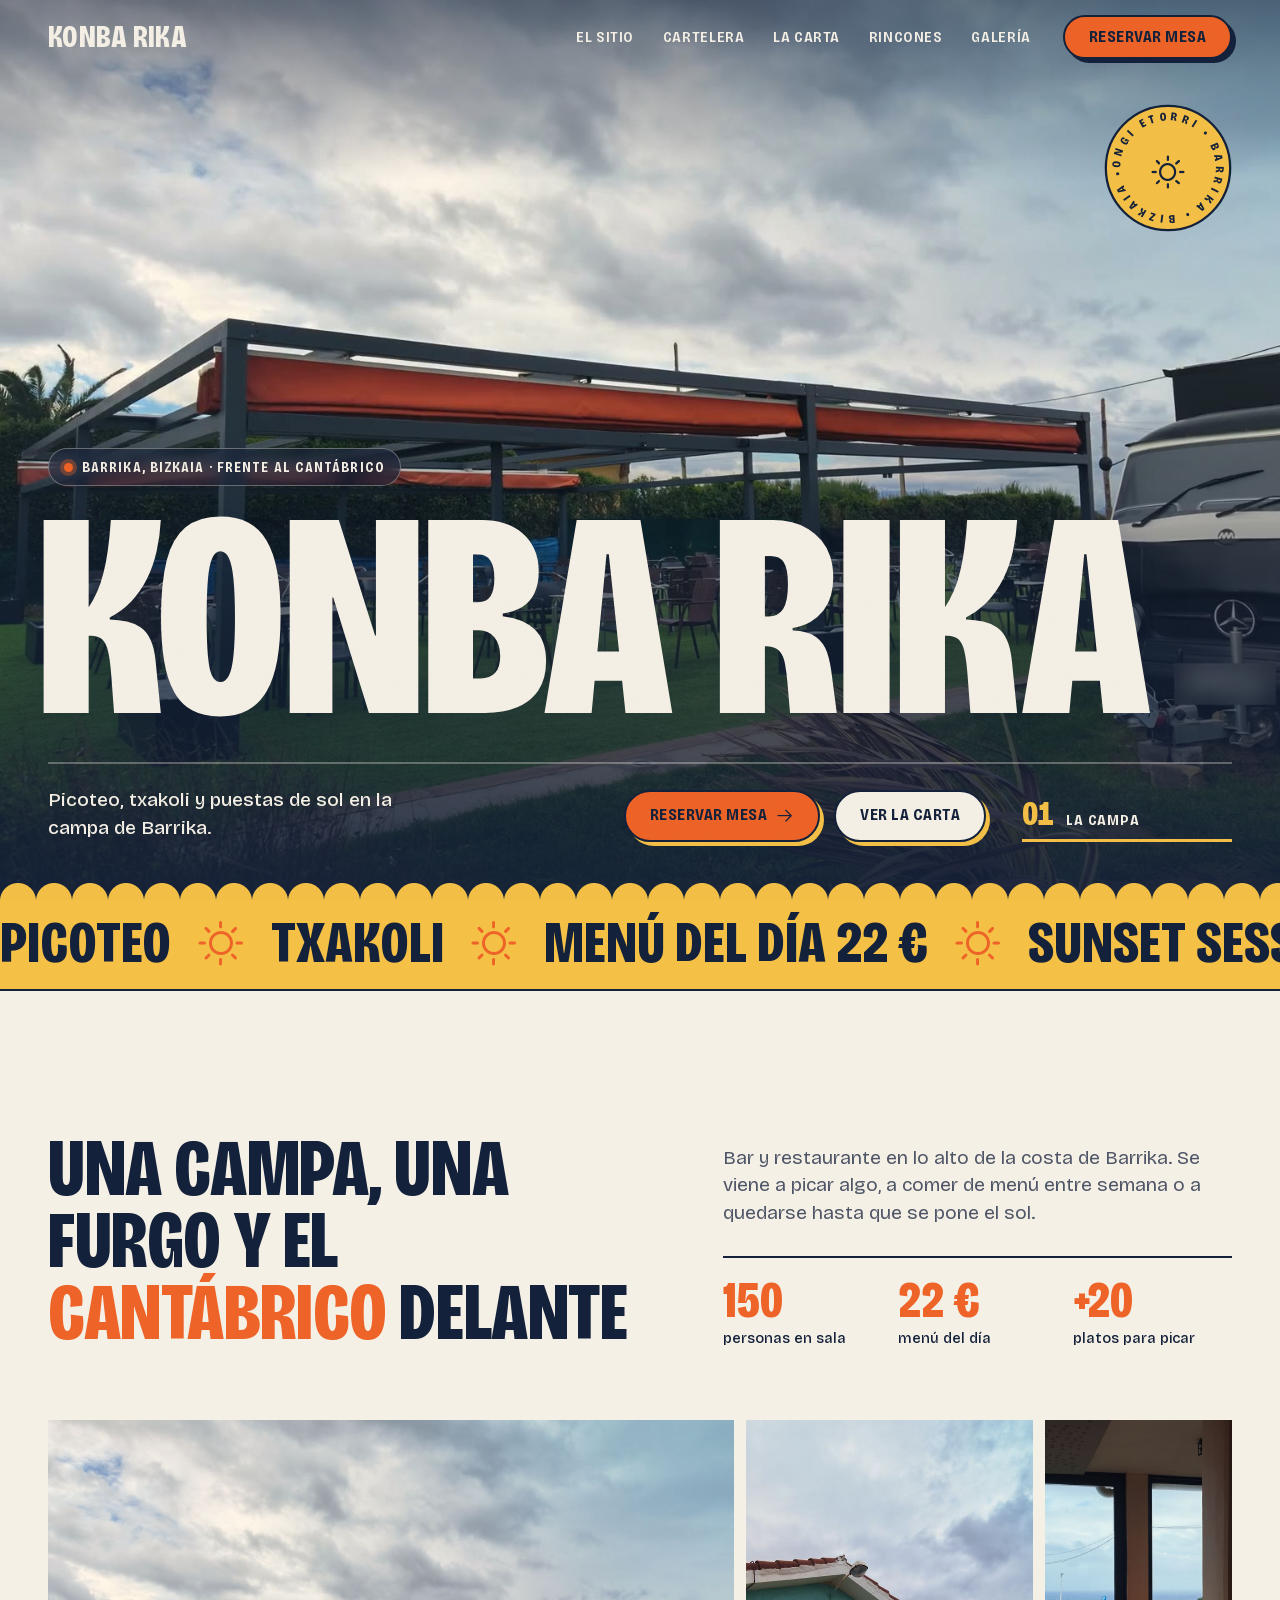
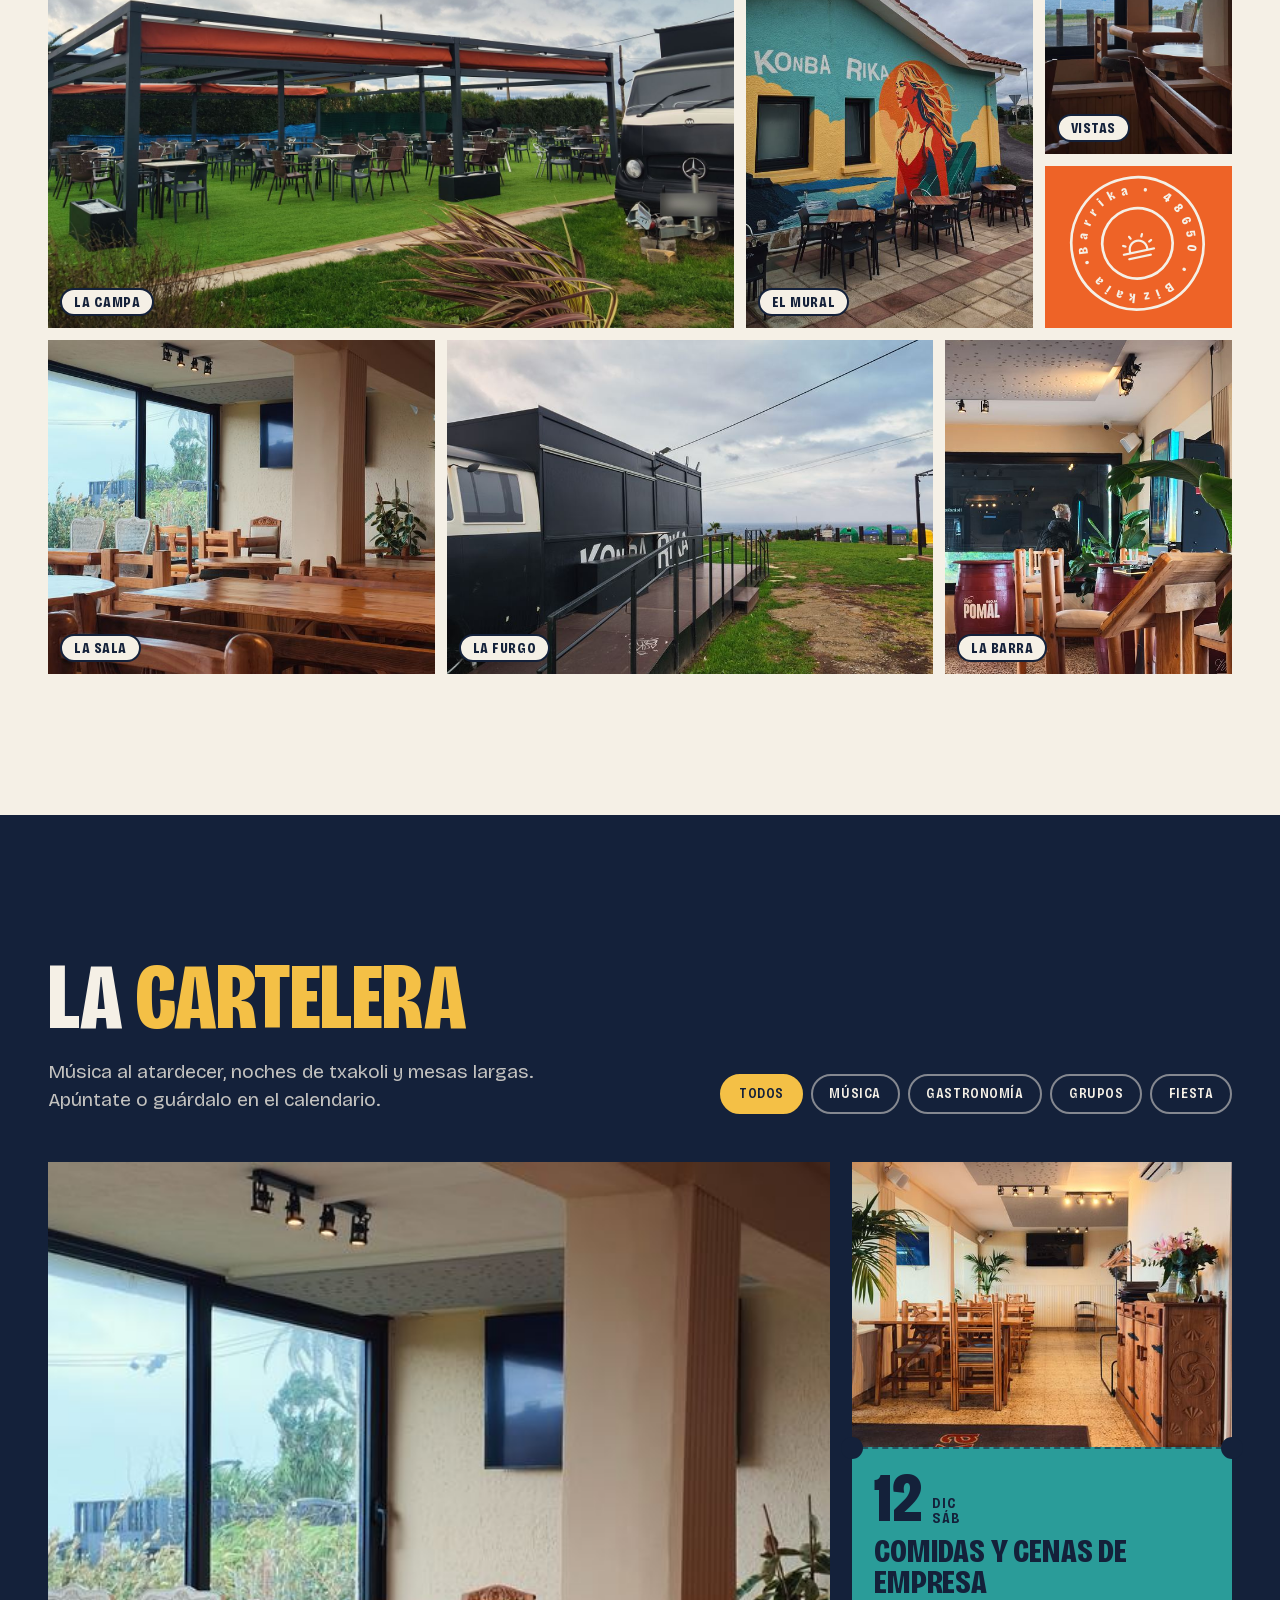
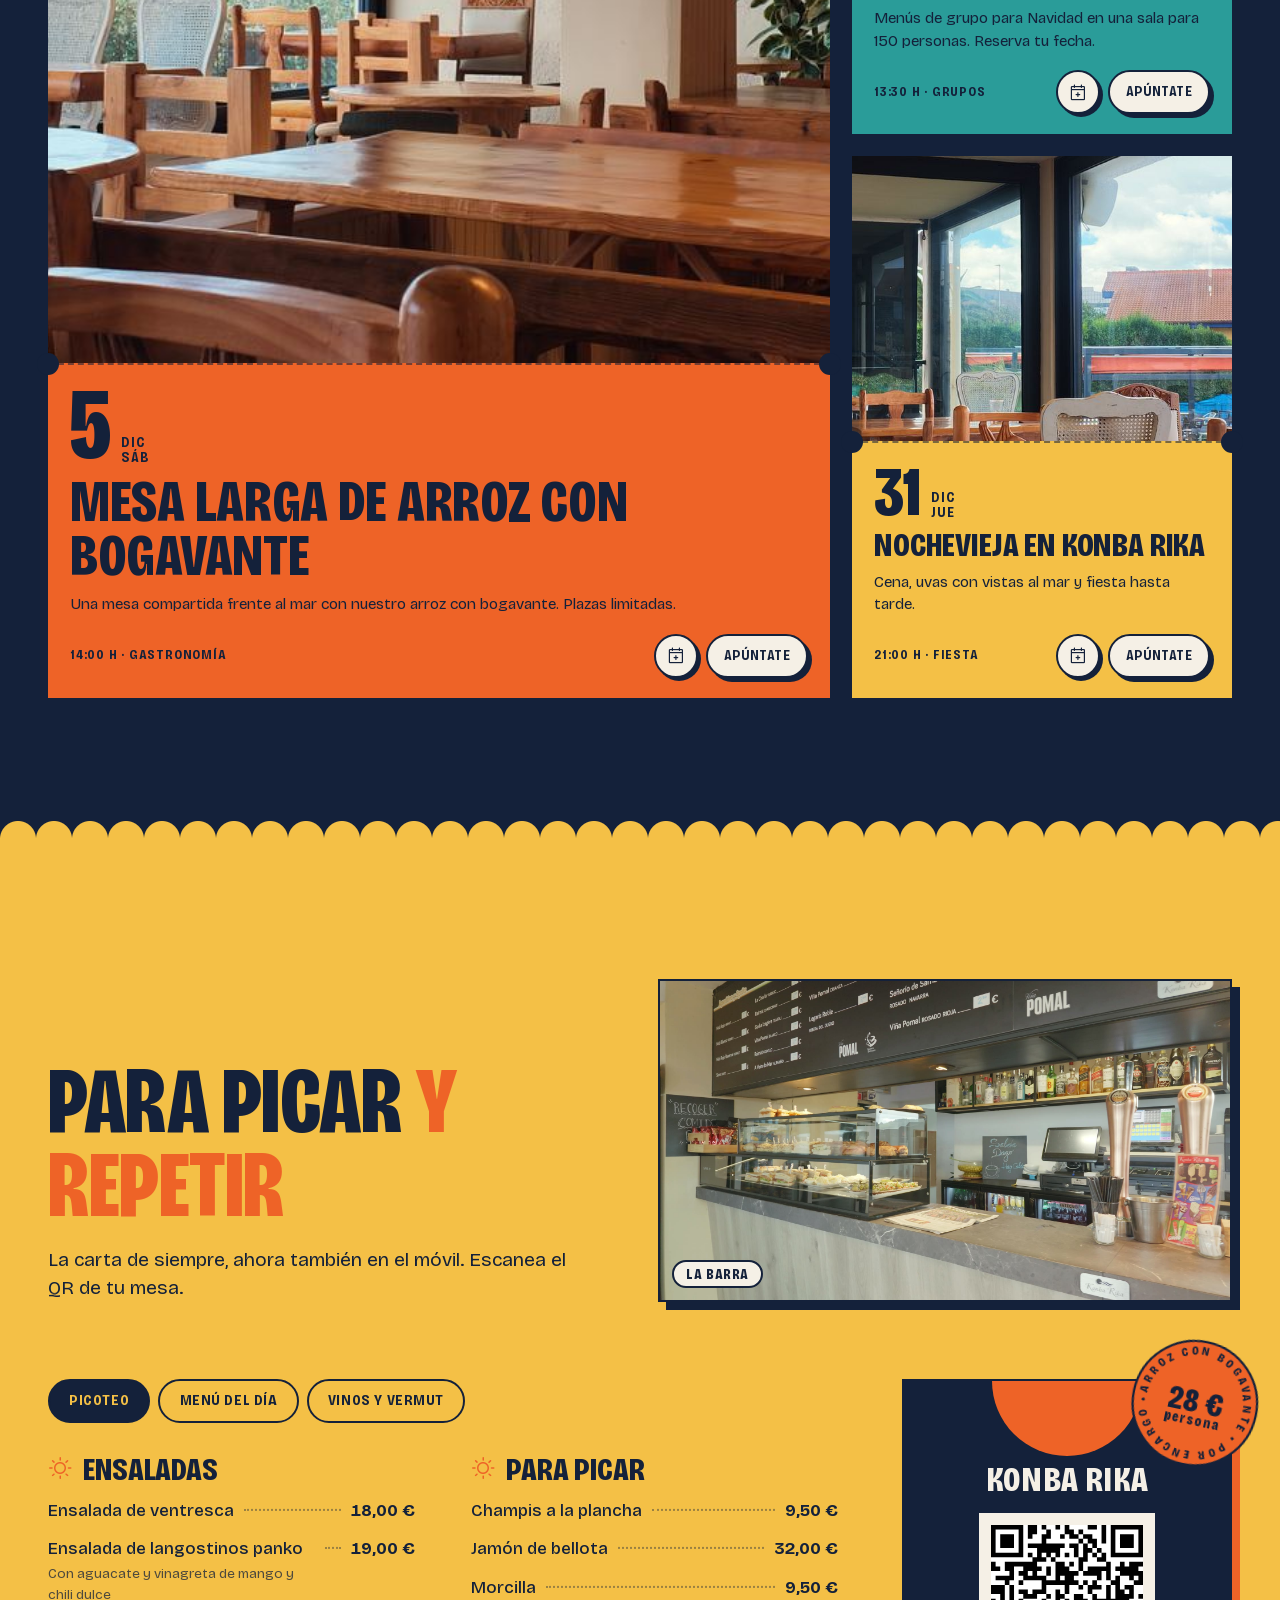
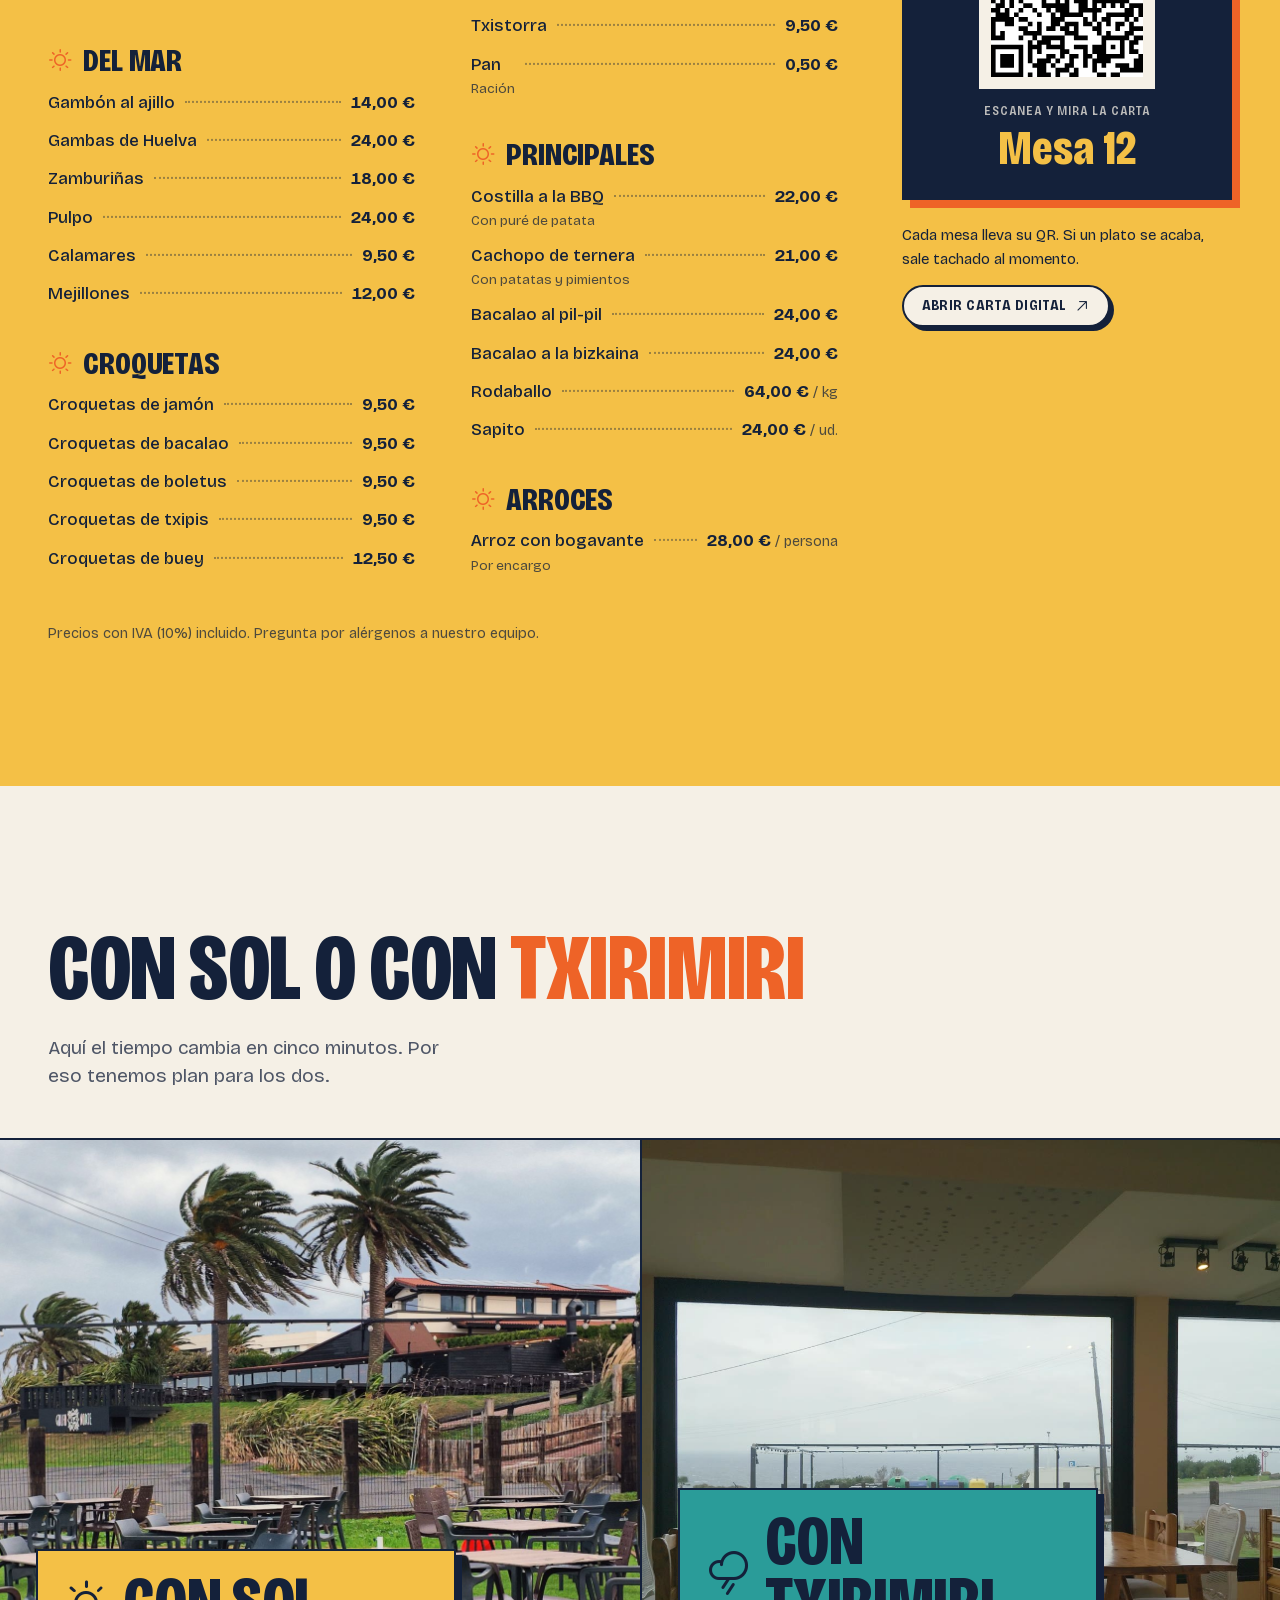
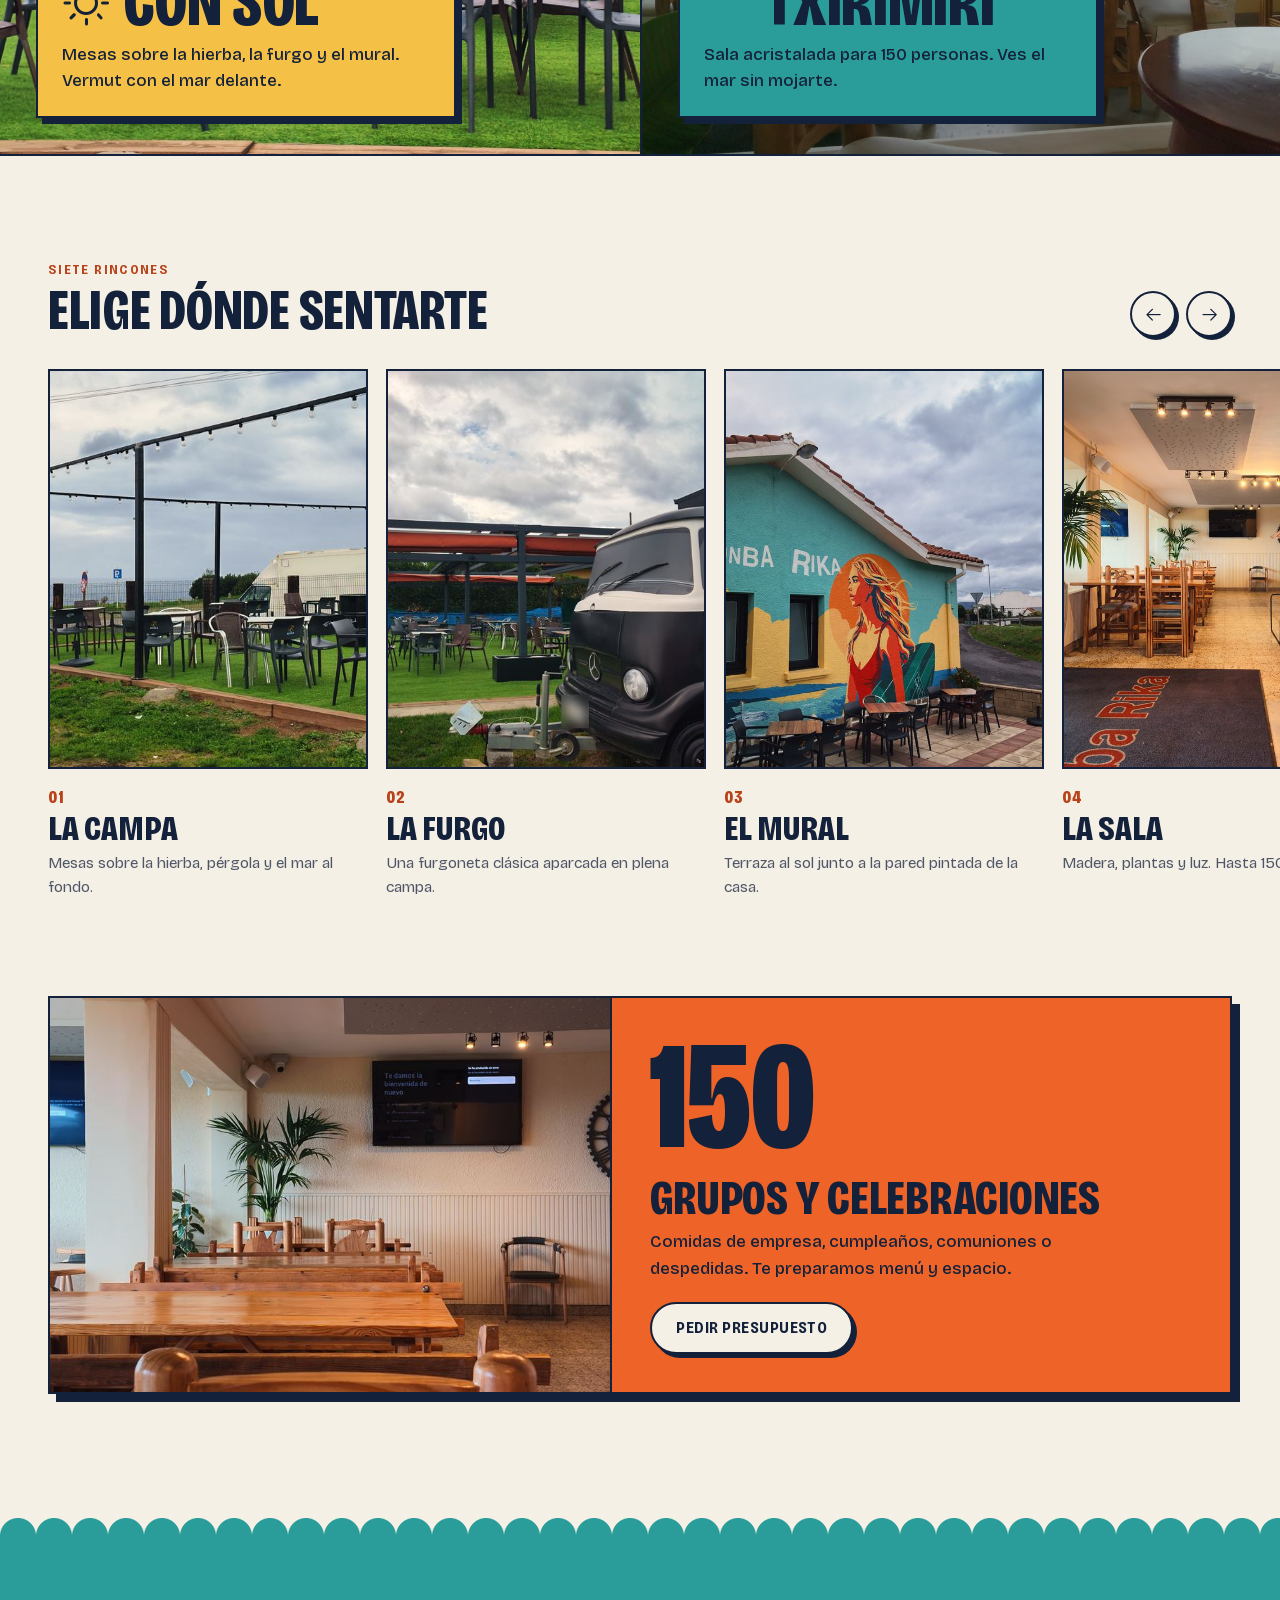
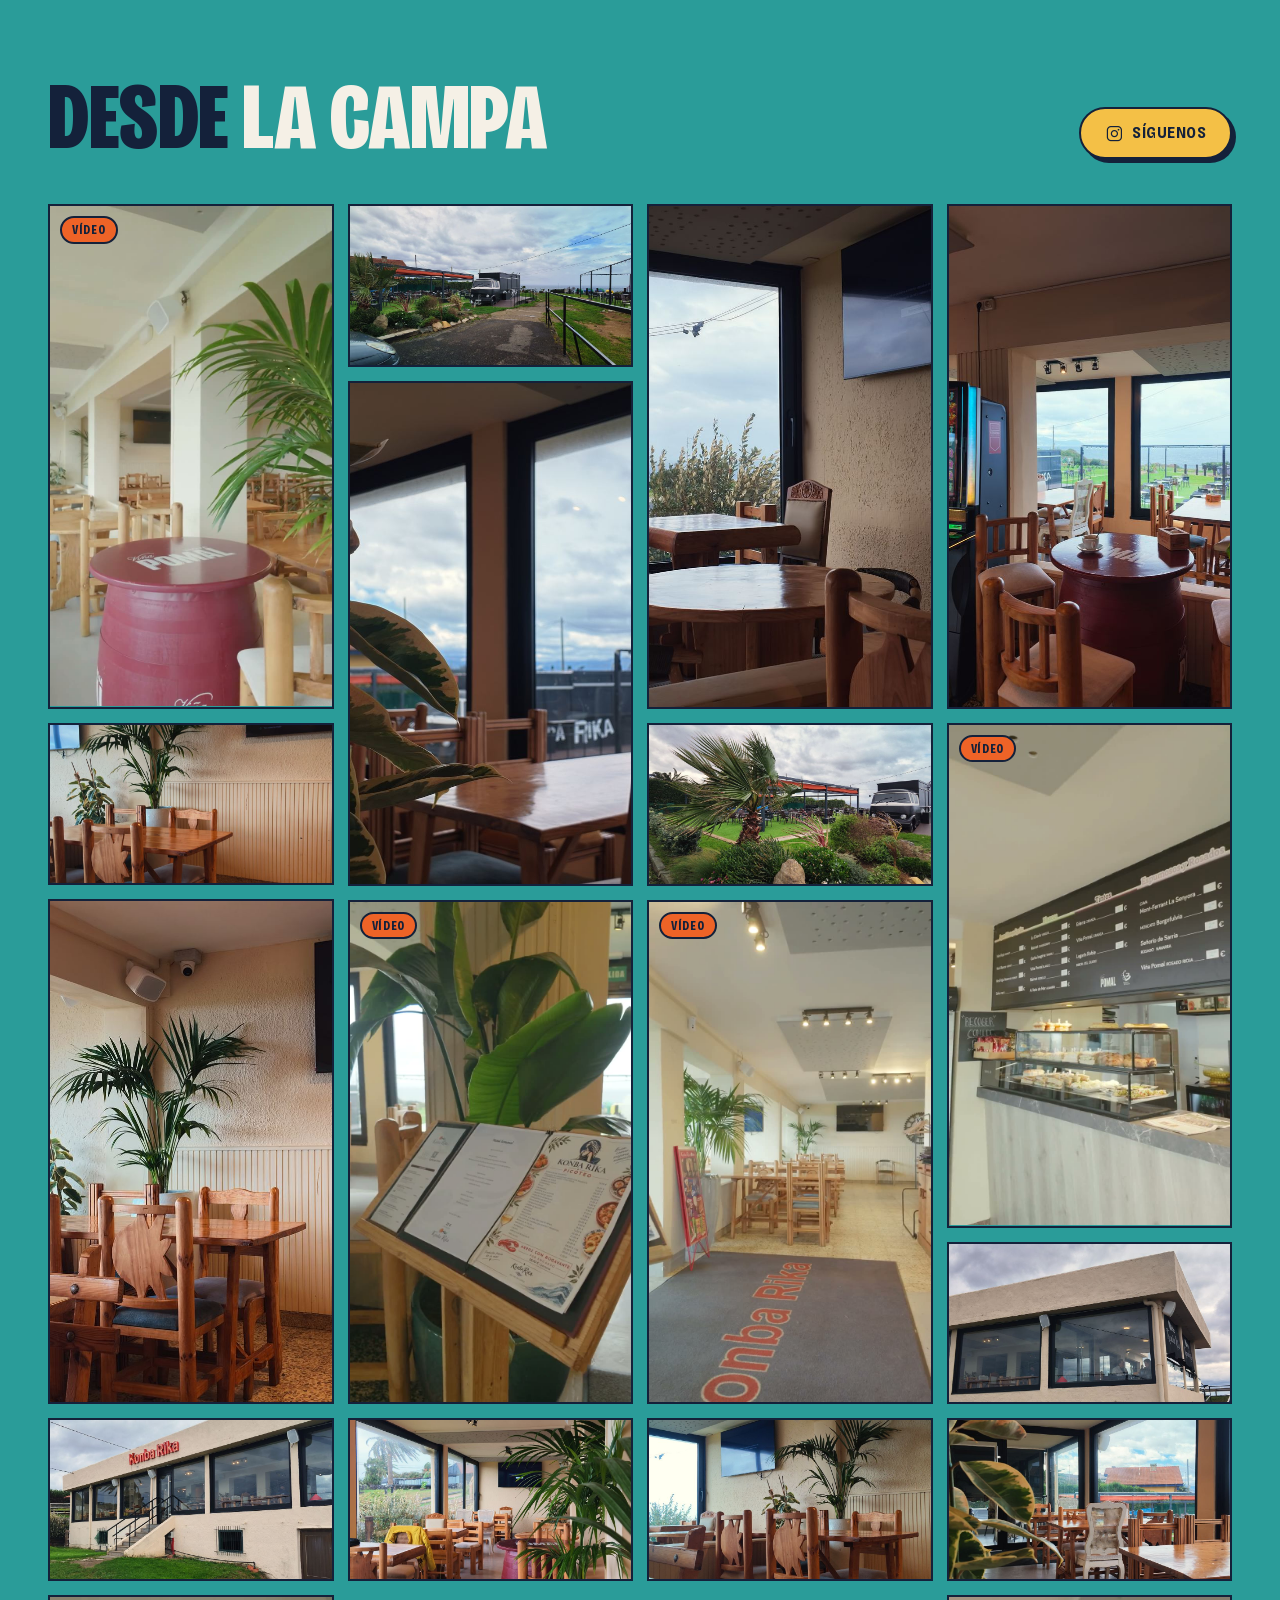
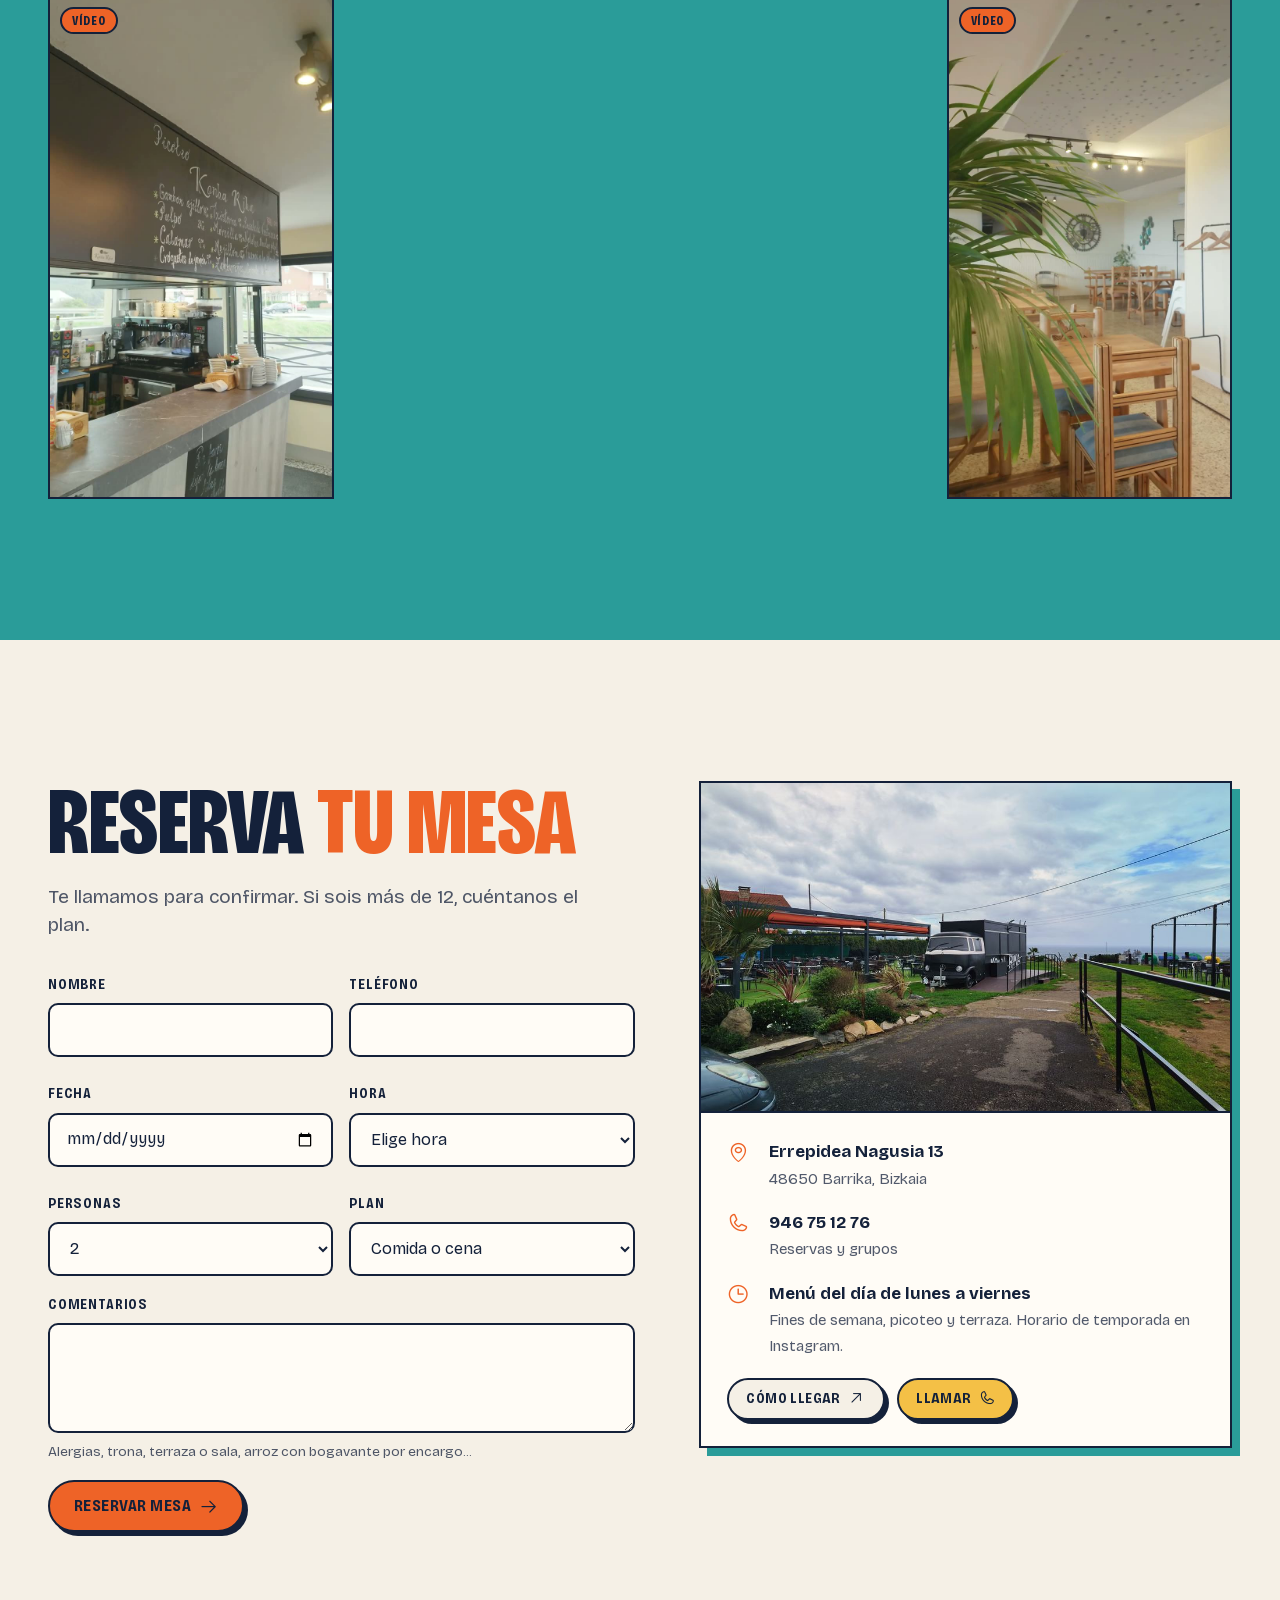
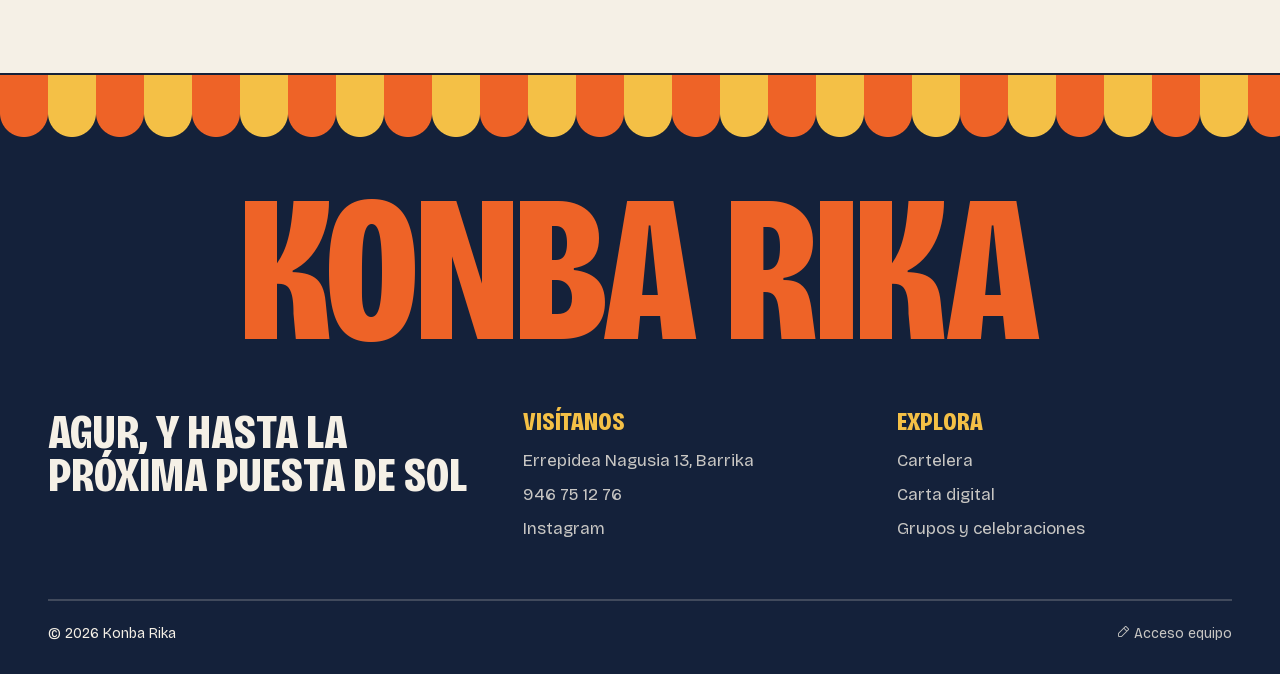
==== index.html @ e516ca1f "Demo web Konba Rika Co-Authored-By: Claude Opus 5.5 <noreply@anthropic.com>" ====
<!doctype html>
<html lang="es">
<head>
  <meta charset="utf-8">
  <meta name="viewport" content="width=device-width, initial-scale=1, viewport-fit=cover">
  <meta name="robots" content="noindex, nofollow">
  <title>Konba Rika · Picoteo y atardeceres en Barrika</title>
  <meta name="description" content="Picoteo, txakoli, menú del día y Sunset Sessions en la campa de Barrika, frente al Cantábrico. Errepidea Nagusia 13, Barrika (Bizkaia).">
  <meta name="theme-color" content="#14213a">
  <meta property="og:title" content="Konba Rika · Barrika">
  <meta property="og:description" content="Picoteo, txakoli y puestas de sol en la campa de Barrika.">
  <meta property="og:image" content="assets/img/p0336.jpg">
  <link rel="preload" href="assets/fonts/Bricolage-latin.woff2" as="font" type="font/woff2" crossorigin>
  <link rel="stylesheet" href="assets/css/fonts-bricolage.css">
  <link rel="stylesheet" href="assets/vendor/phosphor/style.css">
  <link rel="stylesheet" href="assets/css/site.css?v=3">
  <script type="application/ld+json">
  {
    "@context": "https://schema.org",
    "@type": "Restaurant",
    "name": "Konba Rika",
    "address": { "@type": "PostalAddress", "streetAddress": "Errepidea Nagusia 13", "postalCode": "48650", "addressLocality": "Barrika", "addressRegion": "Bizkaia", "addressCountry": "ES" },
    "telephone": "+34 946 75 12 76",
    "servesCuisine": ["Vasca", "Marisco", "Picoteo"],
    "acceptsReservations": true
  }
  </script>
</head>
<body>

<header class="nav" id="nav">
  <div class="wrap">
    <a class="brand" href="#inicio">Konba Rika</a>
    <ul class="nav-links">
      <li><a href="#sobre">El sitio</a></li>
      <li><a href="#cartelera">Cartelera</a></li>
      <li><a href="#carta">La carta</a></li>
      <li><a href="#espacios">Rincones</a></li>
      <li><a href="#galeria">Galería</a></li>
    </ul>
    <a class="btn btn-sun" href="#reservar">Reservar mesa</a>
    <button class="nav-toggle" id="navToggle" aria-label="Abrir menú" aria-expanded="false" aria-controls="mobileMenu"><i class="ph ph-list"></i></button>
  </div>
</header>

<div class="mobile-menu" id="mobileMenu" aria-hidden="true">
  <div class="top">
    <span class="brand">Konba Rika</span>
    <button class="nav-toggle" style="display:inline-flex" id="navClose" aria-label="Cerrar menú"><i class="ph ph-x"></i></button>
  </div>
  <nav>
    <a href="#sobre">El sitio</a>
    <a href="#cartelera">Cartelera</a>
    <a href="#carta">La carta</a>
    <a href="#espacios">Rincones</a>
    <a href="#galeria">Galería</a>
    <a href="#reservar">Contacto</a>
  </nav>
  <a class="btn" href="#reservar">Reservar mesa</a>
</div>

<main>
  <!-- HERO: vídeo del local a pantalla completa -->
  <section class="hero" id="inicio" aria-label="Konba Rika">
    <div class="hero-media" aria-hidden="true">
      <video id="heroVideo" autoplay muted loop playsinline preload="auto"
        poster="assets/img/hero-poster.jpg"
        data-desktop="assets/video/hero.mp4" data-desktop-poster="assets/img/hero-poster.jpg"
        data-mobile="assets/video/hero-m.mp4" data-mobile-poster="assets/img/hero-m-poster.jpg"></video>
    </div>
    <div class="hero-shade" aria-hidden="true"></div>

    <div class="sticker hero-in" aria-hidden="true">
      <svg viewBox="0 0 140 140"><defs><path id="stHero" d="M70,70 m-52,0 a52,52 0 1,1 104,0 a52,52 0 1,1 -104,0"/></defs>
        <circle class="disc" cx="70" cy="70" r="68"/>
        <text><textPath href="#stHero" textLength="324">Ongi etorri • Barrika • Bizkaia • </textPath></text>
      </svg>
      <div class="ico"><i class="ph ph-sun"></i></div>
    </div>

    <div class="hero-body">
      <div class="wrap">
        <p class="eyebrow hero-in"><span class="dot"></span> Barrika, Bizkaia · frente al Cantábrico</p>
        <h1 class="wordmark hero-in">Konba Rika</h1>
        <div class="hero-foot hero-in">
          <p class="lead">Picoteo, txakoli y puestas de sol en la campa de Barrika.</p>
          <div class="hero-ctas">
            <a class="btn btn-sun" href="#reservar">Reservar mesa <i class="ph ph-arrow-right"></i></a>
            <a class="btn" href="#carta">Ver la carta</a>
          </div>
          <div class="chapter" aria-hidden="true">
            <span class="ch-num" id="chNum">01</span>
            <span class="ch-name" id="chName">La campa</span>
            <span class="ch-bar"><i id="chBar"></i></span>
          </div>
        </div>
      </div>
    </div>
  </section>

  <!-- MARQUESINA -->
  <div class="marquee" aria-label="Picoteo, txakoli, menú del día, Sunset Sessions, arroz con bogavante, grupos hasta 150">
    <div class="track" aria-hidden="true">
      <div class="run">Picoteo <i class="ph ph-sun"></i> Txakoli <i class="ph ph-sun"></i> Menú del día 22 € <i class="ph ph-sun"></i> Sunset Sessions <i class="ph ph-sun"></i> Arroz con bogavante <i class="ph ph-sun"></i> Grupos hasta 150 <i class="ph ph-sun"></i></div>
      <div class="run">Picoteo <i class="ph ph-sun"></i> Txakoli <i class="ph ph-sun"></i> Menú del día 22 € <i class="ph ph-sun"></i> Sunset Sessions <i class="ph ph-sun"></i> Arroz con bogavante <i class="ph ph-sun"></i> Grupos hasta 150 <i class="ph ph-sun"></i></div>
    </div>
  </div>

  <!-- EL SITIO -->
  <section class="section" id="sobre">
    <div class="wrap">
      <div class="intro reveal">
        <h2>Una campa, una furgo y el <span class="hl">Cantábrico</span> delante</h2>
        <div class="intro-side">
          <p class="lead">Bar y restaurante en lo alto de la costa de Barrika. Se viene a picar algo, a comer de menú entre semana o a quedarse hasta que se pone el sol.</p>
          <div class="facts">
            <div class="fact"><b>150</b><span>personas en sala</span></div>
            <div class="fact"><b>22 €</b><span>menú del día</span></div>
            <div class="fact"><b>+20</b><span>platos para picar</span></div>
          </div>
        </div>
      </div>

      <div class="bento">
        <figure class="ph-a reveal"><img src="assets/img/p0336.jpg" alt="La campa con mesas bajo la pérgola y la furgoneta clásica" loading="lazy"><figcaption class="ph-tag">La campa</figcaption></figure>
        <figure class="ph-b reveal"><img src="assets/img/p0403-sm.jpg" alt="El mural de Konba Rika con la terraza delante" loading="lazy"><figcaption class="ph-tag">El mural</figcaption></figure>
        <figure class="ph-c reveal"><img src="assets/img/p0361-sm.jpg" alt="Mesa junto al ventanal con el mar al fondo" loading="lazy"><figcaption class="ph-tag">Vistas</figcaption></figure>
        <div class="ph-d stamp-tile reveal" aria-hidden="true">
          <div class="stamp">
            <svg viewBox="0 0 130 130"><defs><path id="stPost" d="M65,65 m-47,0 a47,47 0 1,1 94,0 a47,47 0 1,1 -94,0"/></defs>
              <circle class="ring" cx="65" cy="65" r="62"/><circle class="ring" cx="65" cy="65" r="33"/>
              <text><textPath href="#stPost" textLength="292">Barrika • 48650 • Bizkaia • </textPath></text>
            </svg>
            <div class="mid"><i class="ph ph-sun-horizon"></i></div>
          </div>
        </div>
        <figure class="ph-e reveal"><img src="assets/img/p0354-sm.jpg" alt="La sala con mesas de madera y ventanales" loading="lazy"><figcaption class="ph-tag">La sala</figcaption></figure>
        <figure class="ph-f reveal"><img src="assets/img/p0340-sm.jpg" alt="La furgoneta clásica negra junto a la rampa" loading="lazy"><figcaption class="ph-tag">La furgo</figcaption></figure>
        <figure class="ph-g reveal"><img src="assets/img/p0370-sm.jpg" alt="Barricas de Pomal y taburetes junto a la barra" loading="lazy"><figcaption class="ph-tag">La barra</figcaption></figure>
      </div>
    </div>
  </section>

  <!-- CARTELERA -->
  <section class="section billboard on-dark" id="cartelera">
    <div class="wrap">
      <div class="bb-head reveal">
        <div>
          <h2>La <span style="color:var(--sand)">cartelera</span></h2>
          <p class="lead">Música al atardecer, noches de txakoli y mesas largas. Apúntate o guárdalo en el calendario.</p>
        </div>
        <div class="chips" role="group" aria-label="Filtrar eventos" id="eventFilters">
          <button class="chip" aria-pressed="true" data-cat="all">Todos</button>
          <button class="chip" aria-pressed="false" data-cat="musica">Música</button>
          <button class="chip" aria-pressed="false" data-cat="gastro">Gastronomía</button>
          <button class="chip" aria-pressed="false" data-cat="grupos">Grupos</button>
          <button class="chip" aria-pressed="false" data-cat="fiesta">Fiesta</button>
        </div>
      </div>
      <div class="posters" id="posters"></div>
    </div>
  </section>

  <!-- CARTA -->
  <section class="section menu scallop" id="carta">
    <div class="wrap">
      <div class="menu-top">
        <div class="reveal">
          <h2>Para picar <span class="hl">y repetir</span></h2>
          <p class="lead">La carta de siempre, ahora también en el móvil. Escanea el QR de tu mesa.</p>
        </div>
        <figure class="menu-photo reveal">
          <img src="assets/img/barra.jpg" alt="La barra de Konba Rika con la vitrina de pintxos y la pizarra" loading="lazy">
          <figcaption class="ph-tag">La barra</figcaption>
        </figure>
      </div>
      <div class="menu-grid">
        <div>
          <div class="tabs" role="tablist" aria-label="Secciones de la carta">
            <button class="tab" role="tab" aria-selected="true" aria-controls="tp-picoteo" id="t-picoteo">Picoteo</button>
            <button class="tab" role="tab" aria-selected="false" aria-controls="tp-dia" id="t-dia">Menú del día</button>
            <button class="tab" role="tab" aria-selected="false" aria-controls="tp-vinos" id="t-vinos">Vinos y vermut</button>
          </div>
          <div class="tab-panel" role="tabpanel" id="tp-picoteo" aria-labelledby="t-picoteo">
            <div class="menu-cols" id="menuPicoteo"></div>
            <p class="menu-note">Precios con IVA (10%) incluido. Pregunta por alérgenos a nuestro equipo.</p>
          </div>
          <div class="tab-panel" role="tabpanel" id="tp-dia" aria-labelledby="t-dia" hidden>
            <div id="menuDia"></div>
          </div>
          <div class="tab-panel" role="tabpanel" id="tp-vinos" aria-labelledby="t-vinos" hidden>
            <div class="wine-grid" id="menuVinos"></div>
            <p class="menu-note" style="margin-top:1.5rem">Vinos por copa en barra. Pregunta por la carta de vinos completa.</p>
          </div>
        </div>
        <div class="tent-wrap reveal">
          <aside class="tent" aria-label="Carta con QR en mesa">
            <div class="tent-sun" aria-hidden="true"></div>
            <span class="brand">Konba Rika</span>
            <div class="qr-box" id="qrBox" role="img" aria-label="Código QR de la carta digital"></div>
            <small>Escanea y mira la carta</small>
            <div class="mesa">Mesa 12</div>
          </aside>
          <div class="sticker" aria-hidden="true">
            <svg viewBox="0 0 140 140"><defs><path id="stArroz" d="M70,70 m-53,0 a53,53 0 1,1 106,0 a53,53 0 1,1 -106,0"/></defs>
              <circle class="disc" cx="70" cy="70" r="68"/>
              <text><textPath href="#stArroz" textLength="330">Arroz con bogavante • por encargo • </textPath></text>
            </svg>
            <div class="ico"><span>28 €<small>persona</small></span></div>
          </div>
          <p class="tent-note">Cada mesa lleva su QR. Si un plato se acaba, sale tachado al momento.</p>
          <a class="btn btn-sm" style="margin-top:14px" href="carta.html?mesa=12" id="qrLink">Abrir carta digital <i class="ph ph-arrow-up-right"></i></a>
        </div>
      </div>
    </div>
  </section>

  <!-- CON SOL O CON TXIRIMIRI -->
  <section class="section" id="espacios">
    <div class="wrap weather-head reveal">
      <h2>Con sol o con <span class="hl">txirimiri</span></h2>
      <p class="lead">Aquí el tiempo cambia en cinco minutos. Por eso tenemos plan para los dos.</p>
    </div>
    <div class="weather">
      <div class="half sol">
        <img src="assets/img/p0353.jpg" alt="Terraza sobre la hierba con palmeras" loading="lazy">
        <div class="label reveal">
          <span class="display"><i class="ph ph-sun"></i> Con sol</span>
          <p>Mesas sobre la hierba, la furgo y el mural. Vermut con el mar delante.</p>
        </div>
      </div>
      <div class="half txiri">
        <img src="assets/img/txirimiri.jpg" alt="Sala acristalada con vistas a la campa y al mar" loading="lazy">
        <div class="label reveal">
          <span class="display"><i class="ph ph-cloud-rain"></i> Con txirimiri</span>
          <p>Sala acristalada para 150 personas. Ves el mar sin mojarte.</p>
        </div>
      </div>
    </div>

    <!-- RINCONES -->
    <div class="wrap rin-head reveal">
      <div>
        <p class="kicker">Siete rincones</p>
        <h3 class="rin-title">Elige dónde sentarte</h3>
      </div>
      <div class="gallery-nav">
        <button class="icon-btn" id="rinPrev" aria-label="Rincón anterior"><i class="ph ph-arrow-left"></i></button>
        <button class="icon-btn" id="rinNext" aria-label="Rincón siguiente"><i class="ph ph-arrow-right"></i></button>
      </div>
    </div>
    <div class="rincones" id="rincones">
      <article class="rin"><div class="rin-ph"><img src="assets/img/p0351-sm.jpg" alt="Terraza con pérgola y el mar al fondo" loading="lazy"></div><span class="rin-n">01</span><h4>La campa</h4><p>Mesas sobre la hierba, pérgola y el mar al fondo.</p></article>
      <article class="rin"><div class="rin-ph"><img src="assets/img/p0338-sm.jpg" alt="Furgoneta clásica negra en la campa" loading="lazy" style="object-position:62% 50%"></div><span class="rin-n">02</span><h4>La furgo</h4><p>Una furgoneta clásica aparcada en plena campa.</p></article>
      <article class="rin"><div class="rin-ph"><img src="assets/img/p0404-sm.jpg" alt="Mural con la terraza de baldosas" loading="lazy"></div><span class="rin-n">03</span><h4>El mural</h4><p>Terraza al sol junto a la pared pintada de la casa.</p></article>
      <article class="rin"><div class="rin-ph"><img src="assets/img/p0396-sm.jpg" alt="La sala con la alfombra de Konba Rika" loading="lazy"></div><span class="rin-n">04</span><h4>La sala</h4><p>Madera, plantas y luz. Hasta 150 personas.</p></article>
      <article class="rin"><div class="rin-ph"><img src="assets/img/p0373-sm.jpg" alt="Mesas junto al ventanal" loading="lazy"></div><span class="rin-n">05</span><h4>El ventanal</h4><p>Comer viendo el mar, llueva o no.</p></article>
      <article class="rin"><div class="rin-ph"><img src="assets/img/p0369-sm.jpg" alt="Plantas y taburetes junto a la barra" loading="lazy"></div><span class="rin-n">06</span><h4>La barra</h4><p>Barricas, txakoli y pintxos a la vista.</p></article>
      <article class="rin"><div class="rin-ph"><img src="assets/img/p0406-sm.jpg" alt="Jardín de entrada con palmeras" loading="lazy" style="object-position:40% 50%"></div><span class="rin-n">07</span><h4>El jardín</h4><p>Palmeras y piedra a la entrada.</p></article>
    </div>

    <div class="wrap">
      <div class="groups reveal">
        <div class="g-ph"><img src="assets/img/p0355-sm.jpg" alt="Sala preparada con mesas largas" loading="lazy"></div>
        <div class="g-body">
          <span class="big">150</span>
          <div>
            <span class="display">Grupos y celebraciones</span>
            <p>Comidas de empresa, cumpleaños, comuniones o despedidas. Te preparamos menú y espacio.</p>
          </div>
          <a class="btn" href="#reservar" data-motivo="evento">Pedir presupuesto</a>
        </div>
      </div>
    </div>
  </section>

  <!-- GALERÍA -->
  <section class="section gallery scallop" id="galeria">
    <div class="wrap gallery-head reveal">
      <h2>Desde <span class="hl-paper">la campa</span></h2>
      <a class="btn btn-sand insta" href="#" aria-label="Instagram de Konba Rika"><i class="ph ph-instagram-logo"></i> Síguenos</a>
    </div>
    <div class="wrap">
      <div class="masonry" id="masonry">
        <figure class="v"><video muted loop playsinline preload="none" poster="assets/img/v0380-poster.jpg" data-src="assets/video/v0380.mp4"></video></figure>
        <figure><img src="assets/img/p0363-sm.jpg" alt="Palmera y mesas de madera en la sala" loading="lazy"></figure>
        <figure><img src="assets/img/p0359-sm.jpg" alt="Palmera junto a las mesas de madera" loading="lazy"></figure>
        <figure><img src="assets/img/p0345-sm.jpg" alt="Fachada de Konba Rika" loading="lazy"></figure>
        <figure class="v"><video muted loop playsinline preload="none" poster="assets/img/v0386-poster.jpg" data-src="assets/video/v0386.mp4"></video></figure>
        <figure><img src="assets/img/p0405-sm.jpg" alt="Camino de entrada con la pérgola" loading="lazy"></figure>
        <figure><img src="assets/img/p0375-sm.jpg" alt="Ventanal con el rótulo de Konba Rika" loading="lazy"></figure>
        <figure class="v"><video muted loop playsinline preload="none" poster="assets/img/v0383-poster.jpg" data-src="assets/video/v0383.mp4"></video></figure>
        <figure><img src="assets/img/p0378-sm.jpg" alt="Sala con plantas y vistas" loading="lazy"></figure>
        <figure><img src="assets/img/p0362-sm.jpg" alt="Mesa redonda junto a la ventana" loading="lazy"></figure>
        <figure><img src="assets/img/p0408-sm.jpg" alt="Jardín y palmera con la furgo al fondo" loading="lazy"></figure>
        <figure class="v"><video muted loop playsinline preload="none" poster="assets/img/v0384-poster.jpg" data-src="assets/video/v0384.mp4"></video></figure>
        <figure><img src="assets/img/p0365-sm.jpg" alt="Palmera junto a la ventana" loading="lazy"></figure>
        <figure><img src="assets/img/p0401-sm.jpg" alt="Barrica-mesa junto al ventanal" loading="lazy"></figure>
        <figure class="v"><video muted loop playsinline preload="none" poster="assets/img/v0387-poster.jpg" data-src="assets/video/v0387.mp4"></video></figure>
        <figure><img src="assets/img/p0349-sm.jpg" alt="Esquina de la casa con el cielo de Barrika" loading="lazy"></figure>
        <figure><img src="assets/img/p0377-sm.jpg" alt="Mesas con plantas junto al ventanal" loading="lazy"></figure>
        <figure class="v"><video muted loop playsinline preload="none" poster="assets/img/v0382-poster.jpg" data-src="assets/video/v0382.mp4"></video></figure>
      </div>
    </div>
  </section>

  <!-- RESERVAS -->
  <section class="section book" id="reservar">
    <div class="wrap book-grid">
      <div class="reveal">
        <h2>Reserva <span class="hl">tu mesa</span></h2>
        <p class="lead">Te llamamos para confirmar. Si sois más de 12, cuéntanos el plan.</p>
        <form class="form" id="bookForm" novalidate>
          <div class="field">
            <label for="f-nombre">Nombre</label>
            <input id="f-nombre" name="nombre" autocomplete="name" required>
            <span class="err" aria-live="polite"></span>
          </div>
          <div class="field">
            <label for="f-tel">Teléfono</label>
            <input id="f-tel" name="tel" type="tel" autocomplete="tel" inputmode="tel" required>
            <span class="err" aria-live="polite"></span>
          </div>
          <div class="field">
            <label for="f-fecha">Fecha</label>
            <input id="f-fecha" name="fecha" type="date" required>
            <span class="err" aria-live="polite"></span>
          </div>
          <div class="field">
            <label for="f-hora">Hora</label>
            <select id="f-hora" name="hora" required>
              <option value="">Elige hora</option>
              <option>13:00</option><option>13:30</option><option>14:00</option><option>14:30</option><option>15:00</option>
              <option>20:00</option><option>20:30</option><option>21:00</option><option>21:30</option><option>22:00</option>
            </select>
            <span class="err" aria-live="polite"></span>
          </div>
          <div class="field">
            <label for="f-pax">Personas</label>
            <select id="f-pax" name="pax">
              <option>2</option><option>1</option><option>3</option><option>4</option><option>5</option><option>6</option><option>8</option><option>10</option><option>12</option><option>Más de 12</option>
            </select>
          </div>
          <div class="field">
            <label for="f-motivo">Plan</label>
            <select id="f-motivo" name="motivo">
              <option value="mesa">Comida o cena</option>
              <option value="menu">Menú del día</option>
              <option value="evento">Evento o celebración</option>
            </select>
          </div>
          <div class="field full">
            <label for="f-com">Comentarios</label>
            <textarea id="f-com" name="comentarios"></textarea>
            <span class="help">Alergias, trona, terraza o sala, arroz con bogavante por encargo...</span>
          </div>
          <button class="btn btn-sun" type="submit">Reservar mesa <i class="ph ph-arrow-right"></i></button>
          <div class="form-ok" id="formOk" role="status">
            <strong>Recibido</strong>
            <span>Te llamamos para confirmar la reserva. Eskerrik asko.</span>
          </div>
        </form>
      </div>
      <aside class="visit reveal">
        <div class="photo"><img src="assets/img/p0405-sm.jpg" alt="Entrada a Konba Rika con jardín, furgoneta y mar al fondo" loading="lazy"></div>
        <div class="body">
          <div class="row"><i class="ph ph-map-pin"></i><div><b>Errepidea Nagusia 13</b><span>48650 Barrika, Bizkaia</span></div></div>
          <div class="row"><i class="ph ph-phone"></i><div><b>946 75 12 76</b><span>Reservas y grupos</span></div></div>
          <div class="row"><i class="ph ph-clock"></i><div><b>Menú del día de lunes a viernes</b><span>Fines de semana, picoteo y terraza. Horario de temporada en Instagram.</span></div></div>
          <div class="btns">
            <a class="btn btn-sm" href="https://www.google.com/maps/search/?api=1&query=Konba+Rika+Barrika" target="_blank" rel="noopener">Cómo llegar <i class="ph ph-arrow-up-right"></i></a>
            <a class="btn btn-sm btn-sand" href="tel:+34946751276">Llamar <i class="ph ph-phone"></i></a>
          </div>
        </div>
      </aside>
    </div>
  </section>
</main>

<div class="awning" aria-hidden="true"></div>
<footer class="footer">
  <div class="wrap">
    <div class="giant display" aria-hidden="true">Konba Rika</div>
    <div class="footer-grid">
      <div>
        <p class="agur">Agur, y hasta la próxima puesta de sol</p>
      </div>
      <div>
        <h4>Visítanos</h4>
        <ul>
          <li><a href="https://www.google.com/maps/search/?api=1&query=Konba+Rika+Barrika" target="_blank" rel="noopener">Errepidea Nagusia 13, Barrika</a></li>
          <li><a href="tel:+34946751276">946 75 12 76</a></li>
          <li><a href="#">Instagram</a></li>
        </ul>
      </div>
      <div>
        <h4>Explora</h4>
        <ul>
          <li><a href="#cartelera">Cartelera</a></li>
          <li><a href="carta.html">Carta digital</a></li>
          <li><a href="#espacios">Grupos y celebraciones</a></li>
        </ul>
      </div>
    </div>
    <div class="footer-bottom">
      <span>© 2026 Konba Rika</span>
      <a href="equipo.html"><i class="ph ph-pencil-simple"></i> Acceso equipo</a>
    </div>
  </div>
</footer>

<div class="toast" id="toast" role="status" aria-live="polite"></div>

<script src="assets/vendor/qrcode.min.js"></script>
<script src="assets/js/data.js?v=3"></script>
<script src="assets/js/main.js?v=3"></script>
</body>
</html>
---- assets/css/fonts-bricolage.css ----
/* latin-ext */
@font-face {
  font-family: 'Bricolage Grotesque';
  font-style: normal;
  font-weight: 200 800;
  font-stretch: 75% 100%;
  font-display: swap;
  src: url('../fonts/Bricolage-latin-ext.woff2') format('woff2');
  unicode-range: U+0100-02BA, U+02BD-02C5, U+02C7-02CC, U+02CE-02D7, U+02DD-02FF, U+0304, U+0308, U+0329, U+1D00-1DBF, U+1E00-1E9F, U+1EF2-1EFF, U+2020, U+20A0-20AB, U+20AD-20C4, U+2113, U+2C60-2C7F, U+A720-A7FF;
}

/* latin */
@font-face {
  font-family: 'Bricolage Grotesque';
  font-style: normal;
  font-weight: 200 800;
  font-stretch: 75% 100%;
  font-display: swap;
  src: url('../fonts/Bricolage-latin.woff2') format('woff2');
  unicode-range: U+0000-00FF, U+0131, U+0152-0153, U+02BB-02BC, U+02C6, U+02DA, U+02DC, U+0304, U+0308, U+0329, U+2000-206F, U+20AC, U+2122, U+2191, U+2193, U+2212, U+2215, U+FEFF, U+FFFD;
}
---- assets/vendor/phosphor/style.css ----
@font-face {
  font-family: "Phosphor";
  src: url("./Phosphor.woff2") format("woff2");
  font-weight: normal;
  font-style: normal;
  font-display: block;
}

.ph {
  /* use !important to prevent issues with browser extensions that change fonts */
  font-family: "Phosphor" !important;
  speak: never;
  font-style: normal;
  font-weight: normal;
  font-variant: normal;
  text-transform: none;
  line-height: 1;

  /* Enable Ligatures ================ */
  letter-spacing: 0;
  -webkit-font-feature-settings: "liga";
  -moz-font-feature-settings: "liga=1";
  -moz-font-feature-settings: "liga";
  -ms-font-feature-settings: "liga" 1;
  font-feature-settings: "liga";
  -webkit-font-variant-ligatures: discretionary-ligatures;
  font-variant-ligatures: discretionary-ligatures;

  /* Better Font Rendering =========== */
  -webkit-font-smoothing: antialiased;
  -moz-osx-font-smoothing: grayscale;
}

.ph.ph-acorn:before {
  content: "\eb9a";
}
.ph.ph-address-book:before {
  content: "\e6f8";
}
.ph.ph-address-book-tabs:before {
  content: "\ee4e";
}
.ph.ph-air-traffic-control:before {
  content: "\ecd8";
}
.ph.ph-airplane:before {
  content: "\e002";
}
.ph.ph-airplane-in-flight:before {
  content: "\e4fe";
}
.ph.ph-airplane-landing:before {
  content: "\e502";
}
.ph.ph-airplane-takeoff:before {
  content: "\e504";
}
.ph.ph-airplane-taxiing:before {
  content: "\e500";
}
.ph.ph-airplane-tilt:before {
  content: "\e5d6";
}
.ph.ph-airplay:before {
  content: "\e004";
}
.ph.ph-alarm:before {
  content: "\e006";
}
.ph.ph-alien:before {
  content: "\e8a6";
}
.ph.ph-align-bottom:before {
  content: "\e506";
}
.ph.ph-align-bottom-simple:before {
  content: "\eb0c";
}
.ph.ph-align-center-horizontal:before {
  content: "\e50a";
}
.ph.ph-align-center-horizontal-simple:before {
  content: "\eb0e";
}
.ph.ph-align-center-vertical:before {
  content: "\e50c";
}
.ph.ph-align-center-vertical-simple:before {
  content: "\eb10";
}
.ph.ph-align-left:before {
  content: "\e50e";
}
.ph.ph-align-left-simple:before {
  content: "\eaee";
}
.ph.ph-align-right:before {
  content: "\e510";
}
.ph.ph-align-right-simple:before {
  content: "\eb12";
}
.ph.ph-align-top:before {
  content: "\e512";
}
.ph.ph-align-top-simple:before {
  content: "\eb14";
}
.ph.ph-amazon-logo:before {
  content: "\e96c";
}
.ph.ph-ambulance:before {
  content: "\e572";
}
.ph.ph-anchor:before {
  content: "\e514";
}
.ph.ph-anchor-simple:before {
  content: "\e5d8";
}
.ph.ph-android-logo:before {
  content: "\e008";
}
.ph.ph-angle:before {
  content: "\e7bc";
}
.ph.ph-angular-logo:before {
  content: "\eb80";
}
.ph.ph-aperture:before {
  content: "\e00a";
}
.ph.ph-app-store-logo:before {
  content: "\e974";
}
.ph.ph-app-window:before {
  content: "\e5da";
}
.ph.ph-apple-logo:before {
  content: "\e516";
}
.ph.ph-apple-podcasts-logo:before {
  content: "\eb96";
}
.ph.ph-approximate-equals:before {
  content: "\edaa";
}
.ph.ph-archive:before {
  content: "\e00c";
}
.ph.ph-armchair:before {
  content: "\e012";
}
.ph.ph-arrow-arc-left:before {
  content: "\e014";
}
.ph.ph-arrow-arc-right:before {
  content: "\e016";
}
.ph.ph-arrow-bend-double-up-left:before {
  content: "\e03a";
}
.ph.ph-arrow-bend-double-up-right:before {
  content: "\e03c";
}
.ph.ph-arrow-bend-down-left:before {
  content: "\e018";
}
.ph.ph-arrow-bend-down-right:before {
  content: "\e01a";
}
.ph.ph-arrow-bend-left-down:before {
  content: "\e01c";
}
.ph.ph-arrow-bend-left-up:before {
  content: "\e01e";
}
.ph.ph-arrow-bend-right-down:before {
  content: "\e020";
}
.ph.ph-arrow-bend-right-up:before {
  content: "\e022";
}
.ph.ph-arrow-bend-up-left:before {
  content: "\e024";
}
.ph.ph-arrow-bend-up-right:before {
  content: "\e026";
}
.ph.ph-arrow-circle-down:before {
  content: "\e028";
}
.ph.ph-arrow-circle-down-left:before {
  content: "\e02a";
}
.ph.ph-arrow-circle-down-right:before {
  content: "\e02c";
}
.ph.ph-arrow-circle-left:before {
  content: "\e05a";
}
.ph.ph-arrow-circle-right:before {
  content: "\e02e";
}
.ph.ph-arrow-circle-up:before {
  content: "\e030";
}
.ph.ph-arrow-circle-up-left:before {
  content: "\e032";
}
.ph.ph-arrow-circle-up-right:before {
  content: "\e034";
}
.ph.ph-arrow-clockwise:before {
  content: "\e036";
}
.ph.ph-arrow-counter-clockwise:before {
  content: "\e038";
}
.ph.ph-arrow-down:before {
  content: "\e03e";
}
.ph.ph-arrow-down-left:before {
  content: "\e040";
}
.ph.ph-arrow-down-right:before {
  content: "\e042";
}
.ph.ph-arrow-elbow-down-left:before {
  content: "\e044";
}
.ph.ph-arrow-elbow-down-right:before {
  content: "\e046";
}
.ph.ph-arrow-elbow-left:before {
  content: "\e048";
}
.ph.ph-arrow-elbow-left-down:before {
  content: "\e04a";
}
.ph.ph-arrow-elbow-left-up:before {
  content: "\e04c";
}
.ph.ph-arrow-elbow-right:before {
  content: "\e04e";
}
.ph.ph-arrow-elbow-right-down:before {
  content: "\e050";
}
.ph.ph-arrow-elbow-right-up:before {
  content: "\e052";
}
.ph.ph-arrow-elbow-up-left:before {
  content: "\e054";
}
.ph.ph-arrow-elbow-up-right:before {
  content: "\e056";
}
.ph.ph-arrow-fat-down:before {
  content: "\e518";
}
.ph.ph-arrow-fat-left:before {
  content: "\e51a";
}
.ph.ph-arrow-fat-line-down:before {
  content: "\e51c";
}
.ph.ph-arrow-fat-line-left:before {
  content: "\e51e";
}
.ph.ph-arrow-fat-line-right:before {
  content: "\e520";
}
.ph.ph-arrow-fat-line-up:before {
  content: "\e522";
}
.ph.ph-arrow-fat-lines-down:before {
  content: "\e524";
}
.ph.ph-arrow-fat-lines-left:before {
  content: "\e526";
}
.ph.ph-arrow-fat-lines-right:before {
  content: "\e528";
}
.ph.ph-arrow-fat-lines-up:before {
  content: "\e52a";
}
.ph.ph-arrow-fat-right:before {
  content: "\e52c";
}
.ph.ph-arrow-fat-up:before {
  content: "\e52e";
}
.ph.ph-arrow-left:before {
  content: "\e058";
}
.ph.ph-arrow-line-down:before {
  content: "\e05c";
}
.ph.ph-arrow-line-down-left:before {
  content: "\e05e";
}
.ph.ph-arrow-line-down-right:before {
  content: "\e060";
}
.ph.ph-arrow-line-left:before {
  content: "\e062";
}
.ph.ph-arrow-line-right:before {
  content: "\e064";
}
.ph.ph-arrow-line-up:before {
  content: "\e066";
}
.ph.ph-arrow-line-up-left:before {
  content: "\e068";
}
.ph.ph-arrow-line-up-right:before {
  content: "\e06a";
}
.ph.ph-arrow-right:before {
  content: "\e06c";
}
.ph.ph-arrow-square-down:before {
  content: "\e06e";
}
.ph.ph-arrow-square-down-left:before {
  content: "\e070";
}
.ph.ph-arrow-square-down-right:before {
  content: "\e072";
}
.ph.ph-arrow-square-in:before {
  content: "\e5dc";
}
.ph.ph-arrow-square-left:before {
  content: "\e074";
}
.ph.ph-arrow-square-out:before {
  content: "\e5de";
}
.ph.ph-arrow-square-right:before {
  content: "\e076";
}
.ph.ph-arrow-square-up:before {
  content: "\e078";
}
.ph.ph-arrow-square-up-left:before {
  content: "\e07a";
}
.ph.ph-arrow-square-up-right:before {
  content: "\e07c";
}
.ph.ph-arrow-u-down-left:before {
  content: "\e07e";
}
.ph.ph-arrow-u-down-right:before {
  content: "\e080";
}
.ph.ph-arrow-u-left-down:before {
  content: "\e082";
}
.ph.ph-arrow-u-left-up:before {
  content: "\e084";
}
.ph.ph-arrow-u-right-down:before {
  content: "\e086";
}
.ph.ph-arrow-u-right-up:before {
  content: "\e088";
}
.ph.ph-arrow-u-up-left:before {
  content: "\e08a";
}
.ph.ph-arrow-u-up-right:before {
  content: "\e08c";
}
.ph.ph-arrow-up:before {
  content: "\e08e";
}
.ph.ph-arrow-up-left:before {
  content: "\e090";
}
.ph.ph-arrow-up-right:before {
  content: "\e092";
}
.ph.ph-arrows-clockwise:before {
  content: "\e094";
}
.ph.ph-arrows-counter-clockwise:before {
  content: "\e096";
}
.ph.ph-arrows-down-up:before {
  content: "\e098";
}
.ph.ph-arrows-horizontal:before {
  content: "\eb06";
}
.ph.ph-arrows-in:before {
  content: "\e09a";
}
.ph.ph-arrows-in-cardinal:before {
  content: "\e09c";
}
.ph.ph-arrows-in-line-horizontal:before {
  content: "\e530";
}
.ph.ph-arrows-in-line-vertical:before {
  content: "\e532";
}
.ph.ph-arrows-in-simple:before {
  content: "\e09e";
}
.ph.ph-arrows-left-right:before {
  content: "\e0a0";
}
.ph.ph-arrows-merge:before {
  content: "\ed3e";
}
.ph.ph-arrows-out:before {
  content: "\e0a2";
}
.ph.ph-arrows-out-cardinal:before {
  content: "\e0a4";
}
.ph.ph-arrows-out-line-horizontal:before {
  content: "\e534";
}
.ph.ph-arrows-out-line-vertical:before {
  content: "\e536";
}
.ph.ph-arrows-out-simple:before {
  content: "\e0a6";
}
.ph.ph-arrows-split:before {
  content: "\ed3c";
}
.ph.ph-arrows-vertical:before {
  content: "\eb04";
}
.ph.ph-article:before {
  content: "\e0a8";
}
.ph.ph-article-medium:before {
  content: "\e5e0";
}
.ph.ph-article-ny-times:before {
  content: "\e5e2";
}
.ph.ph-asclepius:before {
  content: "\ee34";
}
.ph.ph-caduceus:before {
  content: "\ee34";
}
.ph.ph-asterisk:before {
  content: "\e0aa";
}
.ph.ph-asterisk-simple:before {
  content: "\e832";
}
.ph.ph-at:before {
  content: "\e0ac";
}
.ph.ph-atom:before {
  content: "\e5e4";
}
.ph.ph-avocado:before {
  content: "\ee04";
}
.ph.ph-axe:before {
  content: "\e9fc";
}
.ph.ph-baby:before {
  content: "\e774";
}
.ph.ph-baby-carriage:before {
  content: "\e818";
}
.ph.ph-backpack:before {
  content: "\e922";
}
.ph.ph-backspace:before {
  content: "\e0ae";
}
.ph.ph-bag:before {
  content: "\e0b0";
}
.ph.ph-bag-simple:before {
  content: "\e5e6";
}
.ph.ph-balloon:before {
  content: "\e76c";
}
.ph.ph-bandaids:before {
  content: "\e0b2";
}
.ph.ph-bank:before {
  content: "\e0b4";
}
.ph.ph-barbell:before {
  content: "\e0b6";
}
.ph.ph-barcode:before {
  content: "\e0b8";
}
.ph.ph-barn:before {
  content: "\ec72";
}
.ph.ph-barricade:before {
  content: "\e948";
}
.ph.ph-baseball:before {
  content: "\e71a";
}
.ph.ph-baseball-cap:before {
  content: "\ea28";
}
.ph.ph-baseball-helmet:before {
  content: "\ee4a";
}
.ph.ph-basket:before {
  content: "\e964";
}
.ph.ph-basketball:before {
  content: "\e724";
}
.ph.ph-bathtub:before {
  content: "\e81e";
}
.ph.ph-battery-charging:before {
  content: "\e0ba";
}
.ph.ph-battery-charging-vertical:before {
  content: "\e0bc";
}
.ph.ph-battery-empty:before {
  content: "\e0be";
}
.ph.ph-battery-full:before {
  content: "\e0c0";
}
.ph.ph-battery-high:before {
  content: "\e0c2";
}
.ph.ph-battery-low:before {
  content: "\e0c4";
}
.ph.ph-battery-medium:before {
  content: "\e0c6";
}
.ph.ph-battery-plus:before {
  content: "\e808";
}
.ph.ph-battery-plus-vertical:before {
  content: "\ec50";
}
.ph.ph-battery-vertical-empty:before {
  content: "\e7c6";
}
.ph.ph-battery-vertical-full:before {
  content: "\e7c4";
}
.ph.ph-battery-vertical-high:before {
  content: "\e7c2";
}
.ph.ph-battery-vertical-low:before {
  content: "\e7be";
}
.ph.ph-battery-vertical-medium:before {
  content: "\e7c0";
}
.ph.ph-battery-warning:before {
  content: "\e0c8";
}
.ph.ph-battery-warning-vertical:before {
  content: "\e0ca";
}
.ph.ph-beach-ball:before {
  content: "\ed24";
}
.ph.ph-beanie:before {
  content: "\ea2a";
}
.ph.ph-bed:before {
  content: "\e0cc";
}
.ph.ph-beer-bottle:before {
  content: "\e7b0";
}
.ph.ph-beer-stein:before {
  content: "\eb62";
}
.ph.ph-behance-logo:before {
  content: "\e7f4";
}
.ph.ph-bell:before {
  content: "\e0ce";
}
.ph.ph-bell-ringing:before {
  content: "\e5e8";
}
.ph.ph-bell-simple:before {
  content: "\e0d0";
}
.ph.ph-bell-simple-ringing:before {
  content: "\e5ea";
}
.ph.ph-bell-simple-slash:before {
  content: "\e0d2";
}
.ph.ph-bell-simple-z:before {
  content: "\e5ec";
}
.ph.ph-bell-slash:before {
  content: "\e0d4";
}
.ph.ph-bell-z:before {
  content: "\e5ee";
}
.ph.ph-belt:before {
  content: "\ea2c";
}
.ph.ph-bezier-curve:before {
  content: "\eb00";
}
.ph.ph-bicycle:before {
  content: "\e0d6";
}
.ph.ph-binary:before {
  content: "\ee60";
}
.ph.ph-binoculars:before {
  content: "\ea64";
}
.ph.ph-biohazard:before {
  content: "\e9e0";
}
.ph.ph-bird:before {
  content: "\e72c";
}
.ph.ph-blueprint:before {
  content: "\eda0";
}
.ph.ph-bluetooth:before {
  content: "\e0da";
}
.ph.ph-bluetooth-connected:before {
  content: "\e0dc";
}
.ph.ph-bluetooth-slash:before {
  content: "\e0de";
}
.ph.ph-bluetooth-x:before {
  content: "\e0e0";
}
.ph.ph-boat:before {
  content: "\e786";
}
.ph.ph-bomb:before {
  content: "\ee0a";
}
.ph.ph-bone:before {
  content: "\e7f2";
}
.ph.ph-book:before {
  content: "\e0e2";
}
.ph.ph-book-bookmark:before {
  content: "\e0e4";
}
.ph.ph-book-open:before {
  content: "\e0e6";
}
.ph.ph-book-open-text:before {
  content: "\e8f2";
}
.ph.ph-book-open-user:before {
  content: "\ede0";
}
.ph.ph-bookmark:before {
  content: "\e0e8";
}
.ph.ph-bookmark-simple:before {
  content: "\e0ea";
}
.ph.ph-bookmarks:before {
  content: "\e0ec";
}
.ph.ph-bookmarks-simple:before {
  content: "\e5f0";
}
.ph.ph-books:before {
  content: "\e758";
}
.ph.ph-boot:before {
  content: "\ecca";
}
.ph.ph-boules:before {
  content: "\e722";
}
.ph.ph-bounding-box:before {
  content: "\e6ce";
}
.ph.ph-bowl-food:before {
  content: "\eaa4";
}
.ph.ph-bowl-steam:before {
  content: "\e8e4";
}
.ph.ph-bowling-ball:before {
  content: "\ea34";
}
.ph.ph-box-arrow-down:before {
  content: "\e00e";
}
.ph.ph-archive-box:before {
  content: "\e00e";
}
.ph.ph-box-arrow-up:before {
  content: "\ee54";
}
.ph.ph-boxing-glove:before {
  content: "\ea36";
}
.ph.ph-brackets-angle:before {
  content: "\e862";
}
.ph.ph-brackets-curly:before {
  content: "\e860";
}
.ph.ph-brackets-round:before {
  content: "\e864";
}
.ph.ph-brackets-square:before {
  content: "\e85e";
}
.ph.ph-brain:before {
  content: "\e74e";
}
.ph.ph-brandy:before {
  content: "\e6b4";
}
.ph.ph-bread:before {
  content: "\e81c";
}
.ph.ph-bridge:before {
  content: "\ea68";
}
.ph.ph-briefcase:before {
  content: "\e0ee";
}
.ph.ph-briefcase-metal:before {
  content: "\e5f2";
}
.ph.ph-broadcast:before {
  content: "\e0f2";
}
.ph.ph-broom:before {
  content: "\ec54";
}
.ph.ph-browser:before {
  content: "\e0f4";
}
.ph.ph-browsers:before {
  content: "\e0f6";
}
.ph.ph-bug:before {
  content: "\e5f4";
}
.ph.ph-bug-beetle:before {
  content: "\e5f6";
}
.ph.ph-bug-droid:before {
  content: "\e5f8";
}
.ph.ph-building:before {
  content: "\e100";
}
.ph.ph-building-apartment:before {
  content: "\e0fe";
}
.ph.ph-building-office:before {
  content: "\e0ff";
}
.ph.ph-buildings:before {
  content: "\e102";
}
.ph.ph-bulldozer:before {
  content: "\ec6c";
}
.ph.ph-bus:before {
  content: "\e106";
}
.ph.ph-butterfly:before {
  content: "\ea6e";
}
.ph.ph-cable-car:before {
  content: "\e49c";
}
.ph.ph-cactus:before {
  content: "\e918";
}
.ph.ph-cake:before {
  content: "\e780";
}
.ph.ph-calculator:before {
  content: "\e538";
}
.ph.ph-calendar:before {
  content: "\e108";
}
.ph.ph-calendar-blank:before {
  content: "\e10a";
}
.ph.ph-calendar-check:before {
  content: "\e712";
}
.ph.ph-calendar-dot:before {
  content: "\e7b2";
}
.ph.ph-calendar-dots:before {
  content: "\e7b4";
}
.ph.ph-calendar-heart:before {
  content: "\e8b0";
}
.ph.ph-calendar-minus:before {
  content: "\ea14";
}
.ph.ph-calendar-plus:before {
  content: "\e714";
}
.ph.ph-calendar-slash:before {
  content: "\ea12";
}
.ph.ph-calendar-star:before {
  content: "\e8b2";
}
.ph.ph-calendar-x:before {
  content: "\e10c";
}
.ph.ph-call-bell:before {
  content: "\e7de";
}
.ph.ph-camera:before {
  content: "\e10e";
}
.ph.ph-camera-plus:before {
  content: "\ec58";
}
.ph.ph-camera-rotate:before {
  content: "\e7a4";
}
.ph.ph-camera-slash:before {
  content: "\e110";
}
.ph.ph-campfire:before {
  content: "\e9d8";
}
.ph.ph-car:before {
  content: "\e112";
}
.ph.ph-car-battery:before {
  content: "\ee30";
}
.ph.ph-car-profile:before {
  content: "\e8cc";
}
.ph.ph-car-simple:before {
  content: "\e114";
}
.ph.ph-cardholder:before {
  content: "\e5fa";
}
.ph.ph-cards:before {
  content: "\e0f8";
}
.ph.ph-cards-three:before {
  content: "\ee50";
}
.ph.ph-caret-circle-double-down:before {
  content: "\e116";
}
.ph.ph-caret-circle-double-left:before {
  content: "\e118";
}
.ph.ph-caret-circle-double-right:before {
  content: "\e11a";
}
.ph.ph-caret-circle-double-up:before {
  content: "\e11c";
}
.ph.ph-caret-circle-down:before {
  content: "\e11e";
}
.ph.ph-caret-circle-left:before {
  content: "\e120";
}
.ph.ph-caret-circle-right:before {
  content: "\e122";
}
.ph.ph-caret-circle-up:before {
  content: "\e124";
}
.ph.ph-caret-circle-up-down:before {
  content: "\e13e";
}
.ph.ph-caret-double-down:before {
  content: "\e126";
}
.ph.ph-caret-double-left:before {
  content: "\e128";
}
.ph.ph-caret-double-right:before {
  content: "\e12a";
}
.ph.ph-caret-double-up:before {
  content: "\e12c";
}
.ph.ph-caret-down:before {
  content: "\e136";
}
.ph.ph-caret-left:before {
  content: "\e138";
}
.ph.ph-caret-line-down:before {
  content: "\e134";
}
.ph.ph-caret-line-left:before {
  content: "\e132";
}
.ph.ph-caret-line-right:before {
  content: "\e130";
}
.ph.ph-caret-line-up:before {
  content: "\e12e";
}
.ph.ph-caret-right:before {
  content: "\e13a";
}
.ph.ph-caret-up:before {
  content: "\e13c";
}
.ph.ph-caret-up-down:before {
  content: "\e140";
}
.ph.ph-carrot:before {
  content: "\ed38";
}
.ph.ph-cash-register:before {
  content: "\ed80";
}
.ph.ph-cassette-tape:before {
  content: "\ed2e";
}
.ph.ph-castle-turret:before {
  content: "\e9d0";
}
.ph.ph-cat:before {
  content: "\e748";
}
.ph.ph-cell-signal-full:before {
  content: "\e142";
}
.ph.ph-cell-signal-high:before {
  content: "\e144";
}
.ph.ph-cell-signal-low:before {
  content: "\e146";
}
.ph.ph-cell-signal-medium:before {
  content: "\e148";
}
.ph.ph-cell-signal-none:before {
  content: "\e14a";
}
.ph.ph-cell-signal-slash:before {
  content: "\e14c";
}
.ph.ph-cell-signal-x:before {
  content: "\e14e";
}
.ph.ph-cell-tower:before {
  content: "\ebaa";
}
.ph.ph-certificate:before {
  content: "\e766";
}
.ph.ph-chair:before {
  content: "\e950";
}
.ph.ph-chalkboard:before {
  content: "\e5fc";
}
.ph.ph-chalkboard-simple:before {
  content: "\e5fe";
}
.ph.ph-chalkboard-teacher:before {
  content: "\e600";
}
.ph.ph-champagne:before {
  content: "\eaca";
}
.ph.ph-charging-station:before {
  content: "\e8d0";
}
.ph.ph-chart-bar:before {
  content: "\e150";
}
.ph.ph-chart-bar-horizontal:before {
  content: "\e152";
}
.ph.ph-chart-donut:before {
  content: "\eaa6";
}
.ph.ph-chart-line:before {
  content: "\e154";
}
.ph.ph-chart-line-down:before {
  content: "\e8b6";
}
.ph.ph-chart-line-up:before {
  content: "\e156";
}
.ph.ph-chart-pie:before {
  content: "\e158";
}
.ph.ph-chart-pie-slice:before {
  content: "\e15a";
}
.ph.ph-chart-polar:before {
  content: "\eaa8";
}
.ph.ph-chart-scatter:before {
  content: "\eaac";
}
.ph.ph-chat:before {
  content: "\e15c";
}
.ph.ph-chat-centered:before {
  content: "\e160";
}
.ph.ph-chat-centered-dots:before {
  content: "\e164";
}
.ph.ph-chat-centered-slash:before {
  content: "\e162";
}
.ph.ph-chat-centered-text:before {
  content: "\e166";
}
.ph.ph-chat-circle:before {
  content: "\e168";
}
.ph.ph-chat-circle-dots:before {
  content: "\e16c";
}
.ph.ph-chat-circle-slash:before {
  content: "\e16a";
}
.ph.ph-chat-circle-text:before {
  content: "\e16e";
}
.ph.ph-chat-dots:before {
  content: "\e170";
}
.ph.ph-chat-slash:before {
  content: "\e15e";
}
.ph.ph-chat-teardrop:before {
  content: "\e172";
}
.ph.ph-chat-teardrop-dots:before {
  content: "\e176";
}
.ph.ph-chat-teardrop-slash:before {
  content: "\e174";
}
.ph.ph-chat-teardrop-text:before {
  content: "\e178";
}
.ph.ph-chat-text:before {
  content: "\e17a";
}
.ph.ph-chats:before {
  content: "\e17c";
}
.ph.ph-chats-circle:before {
  content: "\e17e";
}
.ph.ph-chats-teardrop:before {
  content: "\e180";
}
.ph.ph-check:before {
  content: "\e182";
}
.ph.ph-check-circle:before {
  content: "\e184";
}
.ph.ph-check-fat:before {
  content: "\eba6";
}
.ph.ph-check-square:before {
  content: "\e186";
}
.ph.ph-check-square-offset:before {
  content: "\e188";
}
.ph.ph-checkerboard:before {
  content: "\e8c4";
}
.ph.ph-checks:before {
  content: "\e53a";
}
.ph.ph-cheers:before {
  content: "\ea4a";
}
.ph.ph-cheese:before {
  content: "\e9fe";
}
.ph.ph-chef-hat:before {
  content: "\ed8e";
}
.ph.ph-cherries:before {
  content: "\e830";
}
.ph.ph-church:before {
  content: "\ecea";
}
.ph.ph-cigarette:before {
  content: "\ed90";
}
.ph.ph-cigarette-slash:before {
  content: "\ed92";
}
.ph.ph-circle:before {
  content: "\e18a";
}
.ph.ph-circle-dashed:before {
  content: "\e602";
}
.ph.ph-circle-half:before {
  content: "\e18c";
}
.ph.ph-circle-half-tilt:before {
  content: "\e18e";
}
.ph.ph-circle-notch:before {
  content: "\eb44";
}
.ph.ph-circles-four:before {
  content: "\e190";
}
.ph.ph-circles-three:before {
  content: "\e192";
}
.ph.ph-circles-three-plus:before {
  content: "\e194";
}
.ph.ph-circuitry:before {
  content: "\e9c2";
}
.ph.ph-city:before {
  content: "\ea6a";
}
.ph.ph-clipboard:before {
  content: "\e196";
}
.ph.ph-clipboard-text:before {
  content: "\e198";
}
.ph.ph-clock:before {
  content: "\e19a";
}
.ph.ph-clock-afternoon:before {
  content: "\e19c";
}
.ph.ph-clock-clockwise:before {
  content: "\e19e";
}
.ph.ph-clock-countdown:before {
  content: "\ed2c";
}
.ph.ph-clock-counter-clockwise:before {
  content: "\e1a0";
}
.ph.ph-clock-user:before {
  content: "\edec";
}
.ph.ph-closed-captioning:before {
  content: "\e1a4";
}
.ph.ph-cloud:before {
  content: "\e1aa";
}
.ph.ph-cloud-arrow-down:before {
  content: "\e1ac";
}
.ph.ph-cloud-arrow-up:before {
  content: "\e1ae";
}
.ph.ph-cloud-check:before {
  content: "\e1b0";
}
.ph.ph-cloud-fog:before {
  content: "\e53c";
}
.ph.ph-cloud-lightning:before {
  content: "\e1b2";
}
.ph.ph-cloud-moon:before {
  content: "\e53e";
}
.ph.ph-cloud-rain:before {
  content: "\e1b4";
}
.ph.ph-cloud-slash:before {
  content: "\e1b6";
}
.ph.ph-cloud-snow:before {
  content: "\e1b8";
}
.ph.ph-cloud-sun:before {
  content: "\e540";
}
.ph.ph-cloud-warning:before {
  content: "\ea98";
}
.ph.ph-cloud-x:before {
  content: "\ea96";
}
.ph.ph-clover:before {
  content: "\edc8";
}
.ph.ph-club:before {
  content: "\e1ba";
}
.ph.ph-coat-hanger:before {
  content: "\e7fe";
}
.ph.ph-coda-logo:before {
  content: "\e7ce";
}
.ph.ph-code:before {
  content: "\e1bc";
}
.ph.ph-code-block:before {
  content: "\eafe";
}
.ph.ph-code-simple:before {
  content: "\e1be";
}
.ph.ph-codepen-logo:before {
  content: "\e978";
}
.ph.ph-codesandbox-logo:before {
  content: "\ea06";
}
.ph.ph-coffee:before {
  content: "\e1c2";
}
.ph.ph-coffee-bean:before {
  content: "\e1c0";
}
.ph.ph-coin:before {
  content: "\e60e";
}
.ph.ph-coin-vertical:before {
  content: "\eb48";
}
.ph.ph-coins:before {
  content: "\e78e";
}
.ph.ph-columns:before {
  content: "\e546";
}
.ph.ph-columns-plus-left:before {
  content: "\e544";
}
.ph.ph-columns-plus-right:before {
  content: "\e542";
}
.ph.ph-command:before {
  content: "\e1c4";
}
.ph.ph-compass:before {
  content: "\e1c8";
}
.ph.ph-compass-rose:before {
  content: "\e1c6";
}
.ph.ph-compass-tool:before {
  content: "\ea0e";
}
.ph.ph-computer-tower:before {
  content: "\e548";
}
.ph.ph-confetti:before {
  content: "\e81a";
}
.ph.ph-contactless-payment:before {
  content: "\ed42";
}
.ph.ph-control:before {
  content: "\eca6";
}
.ph.ph-cookie:before {
  content: "\e6ca";
}
.ph.ph-cooking-pot:before {
  content: "\e764";
}
.ph.ph-copy:before {
  content: "\e1ca";
}
.ph.ph-copy-simple:before {
  content: "\e1cc";
}
.ph.ph-copyleft:before {
  content: "\e86a";
}
.ph.ph-copyright:before {
  content: "\e54a";
}
.ph.ph-corners-in:before {
  content: "\e1ce";
}
.ph.ph-corners-out:before {
  content: "\e1d0";
}
.ph.ph-couch:before {
  content: "\e7f6";
}
.ph.ph-court-basketball:before {
  content: "\ee36";
}
.ph.ph-cow:before {
  content: "\eabe";
}
.ph.ph-cowboy-hat:before {
  content: "\ed12";
}
.ph.ph-cpu:before {
  content: "\e610";
}
.ph.ph-crane:before {
  content: "\ed48";
}
.ph.ph-crane-tower:before {
  content: "\ed49";
}
.ph.ph-credit-card:before {
  content: "\e1d2";
}
.ph.ph-cricket:before {
  content: "\ee12";
}
.ph.ph-crop:before {
  content: "\e1d4";
}
.ph.ph-cross:before {
  content: "\e8a0";
}
.ph.ph-crosshair:before {
  content: "\e1d6";
}
.ph.ph-crosshair-simple:before {
  content: "\e1d8";
}
.ph.ph-crown:before {
  content: "\e614";
}
.ph.ph-crown-cross:before {
  content: "\ee5e";
}
.ph.ph-crown-simple:before {
  content: "\e616";
}
.ph.ph-cube:before {
  content: "\e1da";
}
.ph.ph-cube-focus:before {
  content: "\ed0a";
}
.ph.ph-cube-transparent:before {
  content: "\ec7c";
}
.ph.ph-currency-btc:before {
  content: "\e618";
}
.ph.ph-currency-circle-dollar:before {
  content: "\e54c";
}
.ph.ph-currency-cny:before {
  content: "\e54e";
}
.ph.ph-currency-dollar:before {
  content: "\e550";
}
.ph.ph-currency-dollar-simple:before {
  content: "\e552";
}
.ph.ph-currency-eth:before {
  content: "\eada";
}
.ph.ph-currency-eur:before {
  content: "\e554";
}
.ph.ph-currency-gbp:before {
  content: "\e556";
}
.ph.ph-currency-inr:before {
  content: "\e558";
}
.ph.ph-currency-jpy:before {
  content: "\e55a";
}
.ph.ph-currency-krw:before {
  content: "\e55c";
}
.ph.ph-currency-kzt:before {
  content: "\ec4c";
}
.ph.ph-currency-ngn:before {
  content: "\eb52";
}
.ph.ph-currency-rub:before {
  content: "\e55e";
}
.ph.ph-cursor:before {
  content: "\e1dc";
}
.ph.ph-cursor-click:before {
  content: "\e7c8";
}
.ph.ph-cursor-text:before {
  content: "\e7d8";
}
.ph.ph-cylinder:before {
  content: "\e8fc";
}
.ph.ph-database:before {
  content: "\e1de";
}
.ph.ph-desk:before {
  content: "\ed16";
}
.ph.ph-desktop:before {
  content: "\e560";
}
.ph.ph-desktop-tower:before {
  content: "\e562";
}
.ph.ph-detective:before {
  content: "\e83e";
}
.ph.ph-dev-to-logo:before {
  content: "\ed0e";
}
.ph.ph-device-mobile:before {
  content: "\e1e0";
}
.ph.ph-device-mobile-camera:before {
  content: "\e1e2";
}
.ph.ph-device-mobile-slash:before {
  content: "\ee46";
}
.ph.ph-device-mobile-speaker:before {
  content: "\e1e4";
}
.ph.ph-device-rotate:before {
  content: "\edf2";
}
.ph.ph-device-tablet:before {
  content: "\e1e6";
}
.ph.ph-device-tablet-camera:before {
  content: "\e1e8";
}
.ph.ph-device-tablet-speaker:before {
  content: "\e1ea";
}
.ph.ph-devices:before {
  content: "\eba4";
}
.ph.ph-diamond:before {
  content: "\e1ec";
}
.ph.ph-diamonds-four:before {
  content: "\e8f4";
}
.ph.ph-dice-five:before {
  content: "\e1ee";
}
.ph.ph-dice-four:before {
  content: "\e1f0";
}
.ph.ph-dice-one:before {
  content: "\e1f2";
}
.ph.ph-dice-six:before {
  content: "\e1f4";
}
.ph.ph-dice-three:before {
  content: "\e1f6";
}
.ph.ph-dice-two:before {
  content: "\e1f8";
}
.ph.ph-disc:before {
  content: "\e564";
}
.ph.ph-disco-ball:before {
  content: "\ed98";
}
.ph.ph-discord-logo:before {
  content: "\e61a";
}
.ph.ph-divide:before {
  content: "\e1fa";
}
.ph.ph-dna:before {
  content: "\e924";
}
.ph.ph-dog:before {
  content: "\e74a";
}
.ph.ph-door:before {
  content: "\e61c";
}
.ph.ph-door-open:before {
  content: "\e7e6";
}
.ph.ph-dot:before {
  content: "\ecde";
}
.ph.ph-dot-outline:before {
  content: "\ece0";
}
.ph.ph-dots-nine:before {
  content: "\e1fc";
}
.ph.ph-dots-six:before {
  content: "\e794";
}
.ph.ph-dots-six-vertical:before {
  content: "\eae2";
}
.ph.ph-dots-three:before {
  content: "\e1fe";
}
.ph.ph-dots-three-circle:before {
  content: "\e200";
}
.ph.ph-dots-three-circle-vertical:before {
  content: "\e202";
}
.ph.ph-dots-three-outline:before {
  content: "\e204";
}
.ph.ph-dots-three-outline-vertical:before {
  content: "\e206";
}
.ph.ph-dots-three-vertical:before {
  content: "\e208";
}
.ph.ph-download:before {
  content: "\e20a";
}
.ph.ph-download-simple:before {
  content: "\e20c";
}
.ph.ph-dress:before {
  content: "\ea7e";
}
.ph.ph-dresser:before {
  content: "\e94e";
}
.ph.ph-dribbble-logo:before {
  content: "\e20e";
}
.ph.ph-drone:before {
  content: "\ed74";
}
.ph.ph-drop:before {
  content: "\e210";
}
.ph.ph-drop-half:before {
  content: "\e566";
}
.ph.ph-drop-half-bottom:before {
  content: "\eb40";
}
.ph.ph-drop-simple:before {
  content: "\ee32";
}
.ph.ph-drop-slash:before {
  content: "\e954";
}
.ph.ph-dropbox-logo:before {
  content: "\e7d0";
}
.ph.ph-ear:before {
  content: "\e70c";
}
.ph.ph-ear-slash:before {
  content: "\e70e";
}
.ph.ph-egg:before {
  content: "\e812";
}
.ph.ph-egg-crack:before {
  content: "\eb64";
}
.ph.ph-eject:before {
  content: "\e212";
}
.ph.ph-eject-simple:before {
  content: "\e6ae";
}
.ph.ph-elevator:before {
  content: "\ecc0";
}
.ph.ph-empty:before {
  content: "\edbc";
}
.ph.ph-engine:before {
  content: "\ea80";
}
.ph.ph-envelope:before {
  content: "\e214";
}
.ph.ph-envelope-open:before {
  content: "\e216";
}
.ph.ph-envelope-simple:before {
  content: "\e218";
}
.ph.ph-envelope-simple-open:before {
  content: "\e21a";
}
.ph.ph-equalizer:before {
  content: "\ebbc";
}
.ph.ph-equals:before {
  content: "\e21c";
}
.ph.ph-eraser:before {
  content: "\e21e";
}
.ph.ph-escalator-down:before {
  content: "\ecba";
}
.ph.ph-escalator-up:before {
  content: "\ecbc";
}
.ph.ph-exam:before {
  content: "\e742";
}
.ph.ph-exclamation-mark:before {
  content: "\ee44";
}
.ph.ph-exclude:before {
  content: "\e882";
}
.ph.ph-exclude-square:before {
  content: "\e880";
}
.ph.ph-export:before {
  content: "\eaf0";
}
.ph.ph-eye:before {
  content: "\e220";
}
.ph.ph-eye-closed:before {
  content: "\e222";
}
.ph.ph-eye-slash:before {
  content: "\e224";
}
.ph.ph-eyedropper:before {
  content: "\e568";
}
.ph.ph-eyedropper-sample:before {
  content: "\eac4";
}
.ph.ph-eyeglasses:before {
  content: "\e7ba";
}
.ph.ph-eyes:before {
  content: "\ee5c";
}
.ph.ph-face-mask:before {
  content: "\e56a";
}
.ph.ph-facebook-logo:before {
  content: "\e226";
}
.ph.ph-factory:before {
  content: "\e760";
}
.ph.ph-faders:before {
  content: "\e228";
}
.ph.ph-faders-horizontal:before {
  content: "\e22a";
}
.ph.ph-fallout-shelter:before {
  content: "\e9de";
}
.ph.ph-fan:before {
  content: "\e9f2";
}
.ph.ph-farm:before {
  content: "\ec70";
}
.ph.ph-fast-forward:before {
  content: "\e6a6";
}
.ph.ph-fast-forward-circle:before {
  content: "\e22c";
}
.ph.ph-feather:before {
  content: "\e9c0";
}
.ph.ph-fediverse-logo:before {
  content: "\ed66";
}
.ph.ph-figma-logo:before {
  content: "\e22e";
}
.ph.ph-file:before {
  content: "\e230";
}
.ph.ph-file-archive:before {
  content: "\eb2a";
}
.ph.ph-file-arrow-down:before {
  content: "\e232";
}
.ph.ph-file-arrow-up:before {
  content: "\e61e";
}
.ph.ph-file-audio:before {
  content: "\ea20";
}
.ph.ph-file-c:before {
  content: "\eb32";
}
.ph.ph-file-c-sharp:before {
  content: "\eb30";
}
.ph.ph-file-cloud:before {
  content: "\e95e";
}
.ph.ph-file-code:before {
  content: "\e914";
}
.ph.ph-file-cpp:before {
  content: "\eb2e";
}
.ph.ph-file-css:before {
  content: "\eb34";
}
.ph.ph-file-csv:before {
  content: "\eb1c";
}
.ph.ph-file-dashed:before {
  content: "\e704";
}
.ph.ph-file-dotted:before {
  content: "\e704";
}
.ph.ph-file-doc:before {
  content: "\eb1e";
}
.ph.ph-file-html:before {
  content: "\eb38";
}
.ph.ph-file-image:before {
  content: "\ea24";
}
.ph.ph-file-ini:before {
  content: "\eb33";
}
.ph.ph-file-jpg:before {
  content: "\eb1a";
}
.ph.ph-file-js:before {
  content: "\eb24";
}
.ph.ph-file-jsx:before {
  content: "\eb3a";
}
.ph.ph-file-lock:before {
  content: "\e95c";
}
.ph.ph-file-magnifying-glass:before {
  content: "\e238";
}
.ph.ph-file-search:before {
  content: "\e238";
}
.ph.ph-file-md:before {
  content: "\ed50";
}
.ph.ph-file-minus:before {
  content: "\e234";
}
.ph.ph-file-pdf:before {
  content: "\e702";
}
.ph.ph-file-plus:before {
  content: "\e236";
}
.ph.ph-file-png:before {
  content: "\eb18";
}
.ph.ph-file-ppt:before {
  content: "\eb20";
}
.ph.ph-file-py:before {
  content: "\eb2c";
}
.ph.ph-file-rs:before {
  content: "\eb28";
}
.ph.ph-file-sql:before {
  content: "\ed4e";
}
.ph.ph-file-svg:before {
  content: "\ed08";
}
.ph.ph-file-text:before {
  content: "\e23a";
}
.ph.ph-file-ts:before {
  content: "\eb26";
}
.ph.ph-file-tsx:before {
  content: "\eb3c";
}
.ph.ph-file-txt:before {
  content: "\eb35";
}
.ph.ph-file-video:before {
  content: "\ea22";
}
.ph.ph-file-vue:before {
  content: "\eb3e";
}
.ph.ph-file-x:before {
  content: "\e23c";
}
.ph.ph-file-xls:before {
  content: "\eb22";
}
.ph.ph-file-zip:before {
  content: "\e958";
}
.ph.ph-files:before {
  content: "\e710";
}
.ph.ph-film-reel:before {
  content: "\e8c0";
}
.ph.ph-film-script:before {
  content: "\eb50";
}
.ph.ph-film-slate:before {
  content: "\e8c2";
}
.ph.ph-film-strip:before {
  content: "\e792";
}
.ph.ph-fingerprint:before {
  content: "\e23e";
}
.ph.ph-fingerprint-simple:before {
  content: "\e240";
}
.ph.ph-finn-the-human:before {
  content: "\e56c";
}
.ph.ph-fire:before {
  content: "\e242";
}
.ph.ph-fire-extinguisher:before {
  content: "\e9e8";
}
.ph.ph-fire-simple:before {
  content: "\e620";
}
.ph.ph-fire-truck:before {
  content: "\e574";
}
.ph.ph-first-aid:before {
  content: "\e56e";
}
.ph.ph-first-aid-kit:before {
  content: "\e570";
}
.ph.ph-fish:before {
  content: "\e728";
}
.ph.ph-fish-simple:before {
  content: "\e72a";
}
.ph.ph-flag:before {
  content: "\e244";
}
.ph.ph-flag-banner:before {
  content: "\e622";
}
.ph.ph-flag-banner-fold:before {
  content: "\ecf2";
}
.ph.ph-flag-checkered:before {
  content: "\ea38";
}
.ph.ph-flag-pennant:before {
  content: "\ecf0";
}
.ph.ph-flame:before {
  content: "\e624";
}
.ph.ph-flashlight:before {
  content: "\e246";
}
.ph.ph-flask:before {
  content: "\e79e";
}
.ph.ph-flip-horizontal:before {
  content: "\ed6a";
}
.ph.ph-flip-vertical:before {
  content: "\ed6c";
}
.ph.ph-floppy-disk:before {
  content: "\e248";
}
.ph.ph-floppy-disk-back:before {
  content: "\eaf4";
}
.ph.ph-flow-arrow:before {
  content: "\e6ec";
}
.ph.ph-flower:before {
  content: "\e75e";
}
.ph.ph-flower-lotus:before {
  content: "\e6cc";
}
.ph.ph-flower-tulip:before {
  content: "\eacc";
}
.ph.ph-flying-saucer:before {
  content: "\eb4a";
}
.ph.ph-folder:before {
  content: "\e24a";
}
.ph.ph-folder-notch:before {
  content: "\e24a";
}
.ph.ph-folder-dashed:before {
  content: "\e8f8";
}
.ph.ph-folder-dotted:before {
  content: "\e8f8";
}
.ph.ph-folder-lock:before {
  content: "\ea3c";
}
.ph.ph-folder-minus:before {
  content: "\e254";
}
.ph.ph-folder-notch-minus:before {
  content: "\e254";
}
.ph.ph-folder-open:before {
  content: "\e256";
}
.ph.ph-folder-notch-open:before {
  content: "\e256";
}
.ph.ph-folder-plus:before {
  content: "\e258";
}
.ph.ph-folder-notch-plus:before {
  content: "\e258";
}
.ph.ph-folder-simple:before {
  content: "\e25a";
}
.ph.ph-folder-simple-dashed:before {
  content: "\ec2a";
}
.ph.ph-folder-simple-dotted:before {
  content: "\ec2a";
}
.ph.ph-folder-simple-lock:before {
  content: "\eb5e";
}
.ph.ph-folder-simple-minus:before {
  content: "\e25c";
}
.ph.ph-folder-simple-plus:before {
  content: "\e25e";
}
.ph.ph-folder-simple-star:before {
  content: "\ec2e";
}
.ph.ph-folder-simple-user:before {
  content: "\eb60";
}
.ph.ph-folder-star:before {
  content: "\ea86";
}
.ph.ph-folder-user:before {
  content: "\eb46";
}
.ph.ph-folders:before {
  content: "\e260";
}
.ph.ph-football:before {
  content: "\e718";
}
.ph.ph-football-helmet:before {
  content: "\ee4c";
}
.ph.ph-footprints:before {
  content: "\ea88";
}
.ph.ph-fork-knife:before {
  content: "\e262";
}
.ph.ph-four-k:before {
  content: "\ea5c";
}
.ph.ph-frame-corners:before {
  content: "\e626";
}
.ph.ph-framer-logo:before {
  content: "\e264";
}
.ph.ph-function:before {
  content: "\ebe4";
}
.ph.ph-funnel:before {
  content: "\e266";
}
.ph.ph-funnel-simple:before {
  content: "\e268";
}
.ph.ph-funnel-simple-x:before {
  content: "\e26a";
}
.ph.ph-funnel-x:before {
  content: "\e26c";
}
.ph.ph-game-controller:before {
  content: "\e26e";
}
.ph.ph-garage:before {
  content: "\ecd6";
}
.ph.ph-gas-can:before {
  content: "\e8ce";
}
.ph.ph-gas-pump:before {
  content: "\e768";
}
.ph.ph-gauge:before {
  content: "\e628";
}
.ph.ph-gavel:before {
  content: "\ea32";
}
.ph.ph-gear:before {
  content: "\e270";
}
.ph.ph-gear-fine:before {
  content: "\e87c";
}
.ph.ph-gear-six:before {
  content: "\e272";
}
.ph.ph-gender-female:before {
  content: "\e6e0";
}
.ph.ph-gender-intersex:before {
  content: "\e6e6";
}
.ph.ph-gender-male:before {
  content: "\e6e2";
}
.ph.ph-gender-neuter:before {
  content: "\e6ea";
}
.ph.ph-gender-nonbinary:before {
  content: "\e6e4";
}
.ph.ph-gender-transgender:before {
  content: "\e6e8";
}
.ph.ph-ghost:before {
  content: "\e62a";
}
.ph.ph-gif:before {
  content: "\e274";
}
.ph.ph-gift:before {
  content: "\e276";
}
.ph.ph-git-branch:before {
  content: "\e278";
}
.ph.ph-git-commit:before {
  content: "\e27a";
}
.ph.ph-git-diff:before {
  content: "\e27c";
}
.ph.ph-git-fork:before {
  content: "\e27e";
}
.ph.ph-git-merge:before {
  content: "\e280";
}
.ph.ph-git-pull-request:before {
  content: "\e282";
}
.ph.ph-github-logo:before {
  content: "\e576";
}
.ph.ph-gitlab-logo:before {
  content: "\e694";
}
.ph.ph-gitlab-logo-simple:before {
  content: "\e696";
}
.ph.ph-globe:before {
  content: "\e288";
}
.ph.ph-globe-hemisphere-east:before {
  content: "\e28a";
}
.ph.ph-globe-hemisphere-west:before {
  content: "\e28c";
}
.ph.ph-globe-simple:before {
  content: "\e28e";
}
.ph.ph-globe-simple-x:before {
  content: "\e284";
}
.ph.ph-globe-stand:before {
  content: "\e290";
}
.ph.ph-globe-x:before {
  content: "\e286";
}
.ph.ph-goggles:before {
  content: "\ecb4";
}
.ph.ph-golf:before {
  content: "\ea3e";
}
.ph.ph-goodreads-logo:before {
  content: "\ed10";
}
.ph.ph-google-cardboard-logo:before {
  content: "\e7b6";
}
.ph.ph-google-chrome-logo:before {
  content: "\e976";
}
.ph.ph-google-drive-logo:before {
  content: "\e8f6";
}
.ph.ph-google-logo:before {
  content: "\e292";
}
.ph.ph-google-photos-logo:before {
  content: "\eb92";
}
.ph.ph-google-play-logo:before {
  content: "\e294";
}
.ph.ph-google-podcasts-logo:before {
  content: "\eb94";
}
.ph.ph-gps:before {
  content: "\edd8";
}
.ph.ph-gps-fix:before {
  content: "\edd6";
}
.ph.ph-gps-slash:before {
  content: "\edd4";
}
.ph.ph-gradient:before {
  content: "\eb42";
}
.ph.ph-graduation-cap:before {
  content: "\e62c";
}
.ph.ph-grains:before {
  content: "\ec68";
}
.ph.ph-grains-slash:before {
  content: "\ec6a";
}
.ph.ph-graph:before {
  content: "\eb58";
}
.ph.ph-graphics-card:before {
  content: "\e612";
}
.ph.ph-greater-than:before {
  content: "\edc4";
}
.ph.ph-greater-than-or-equal:before {
  content: "\eda2";
}
.ph.ph-grid-four:before {
  content: "\e296";
}
.ph.ph-grid-nine:before {
  content: "\ec8c";
}
.ph.ph-guitar:before {
  content: "\ea8a";
}
.ph.ph-hair-dryer:before {
  content: "\ea66";
}
.ph.ph-hamburger:before {
  content: "\e790";
}
.ph.ph-hammer:before {
  content: "\e80e";
}
.ph.ph-hand:before {
  content: "\e298";
}
.ph.ph-hand-arrow-down:before {
  content: "\ea4e";
}
.ph.ph-hand-arrow-up:before {
  content: "\ee5a";
}
.ph.ph-hand-coins:before {
  content: "\ea8c";
}
.ph.ph-hand-deposit:before {
  content: "\ee82";
}
.ph.ph-hand-eye:before {
  content: "\ea4c";
}
.ph.ph-hand-fist:before {
  content: "\e57a";
}
.ph.ph-hand-grabbing:before {
  content: "\e57c";
}
.ph.ph-hand-heart:before {
  content: "\e810";
}
.ph.ph-hand-palm:before {
  content: "\e57e";
}
.ph.ph-hand-peace:before {
  content: "\e7cc";
}
.ph.ph-hand-pointing:before {
  content: "\e29a";
}
.ph.ph-hand-soap:before {
  content: "\e630";
}
.ph.ph-hand-swipe-left:before {
  content: "\ec94";
}
.ph.ph-hand-swipe-right:before {
  content: "\ec92";
}
.ph.ph-hand-tap:before {
  content: "\ec90";
}
.ph.ph-hand-waving:before {
  content: "\e580";
}
.ph.ph-hand-withdraw:before {
  content: "\ee80";
}
.ph.ph-handbag:before {
  content: "\e29c";
}
.ph.ph-handbag-simple:before {
  content: "\e62e";
}
.ph.ph-hands-clapping:before {
  content: "\e6a0";
}
.ph.ph-hands-praying:before {
  content: "\ecc8";
}
.ph.ph-handshake:before {
  content: "\e582";
}
.ph.ph-hard-drive:before {
  content: "\e29e";
}
.ph.ph-hard-drives:before {
  content: "\e2a0";
}
.ph.ph-hard-hat:before {
  content: "\ed46";
}
.ph.ph-hash:before {
  content: "\e2a2";
}
.ph.ph-hash-straight:before {
  content: "\e2a4";
}
.ph.ph-head-circuit:before {
  content: "\e7d4";
}
.ph.ph-headlights:before {
  content: "\e6fe";
}
.ph.ph-headphones:before {
  content: "\e2a6";
}
.ph.ph-headset:before {
  content: "\e584";
}
.ph.ph-heart:before {
  content: "\e2a8";
}
.ph.ph-heart-break:before {
  content: "\ebe8";
}
.ph.ph-heart-half:before {
  content: "\ec48";
}
.ph.ph-heart-straight:before {
  content: "\e2aa";
}
.ph.ph-heart-straight-break:before {
  content: "\eb98";
}
.ph.ph-heartbeat:before {
  content: "\e2ac";
}
.ph.ph-hexagon:before {
  content: "\e2ae";
}
.ph.ph-high-definition:before {
  content: "\ea8e";
}
.ph.ph-high-heel:before {
  content: "\e8e8";
}
.ph.ph-highlighter:before {
  content: "\ec76";
}
.ph.ph-highlighter-circle:before {
  content: "\e632";
}
.ph.ph-hockey:before {
  content: "\ec86";
}
.ph.ph-hoodie:before {
  content: "\ecd0";
}
.ph.ph-horse:before {
  content: "\e2b0";
}
.ph.ph-hospital:before {
  content: "\e844";
}
.ph.ph-hourglass:before {
  content: "\e2b2";
}
.ph.ph-hourglass-high:before {
  content: "\e2b4";
}
.ph.ph-hourglass-low:before {
  content: "\e2b6";
}
.ph.ph-hourglass-medium:before {
  content: "\e2b8";
}
.ph.ph-hourglass-simple:before {
  content: "\e2ba";
}
.ph.ph-hourglass-simple-high:before {
  content: "\e2bc";
}
.ph.ph-hourglass-simple-low:before {
  content: "\e2be";
}
.ph.ph-hourglass-simple-medium:before {
  content: "\e2c0";
}
.ph.ph-house:before {
  content: "\e2c2";
}
.ph.ph-house-line:before {
  content: "\e2c4";
}
.ph.ph-house-simple:before {
  content: "\e2c6";
}
.ph.ph-hurricane:before {
  content: "\e88e";
}
.ph.ph-ice-cream:before {
  content: "\e804";
}
.ph.ph-identification-badge:before {
  content: "\e6f6";
}
.ph.ph-identification-card:before {
  content: "\e2c8";
}
.ph.ph-image:before {
  content: "\e2ca";
}
.ph.ph-image-broken:before {
  content: "\e7a8";
}
.ph.ph-image-square:before {
  content: "\e2cc";
}
.ph.ph-images:before {
  content: "\e836";
}
.ph.ph-images-square:before {
  content: "\e834";
}
.ph.ph-infinity:before {
  content: "\e634";
}
.ph.ph-lemniscate:before {
  content: "\e634";
}
.ph.ph-info:before {
  content: "\e2ce";
}
.ph.ph-instagram-logo:before {
  content: "\e2d0";
}
.ph.ph-intersect:before {
  content: "\e2d2";
}
.ph.ph-intersect-square:before {
  content: "\e87a";
}
.ph.ph-intersect-three:before {
  content: "\ecc4";
}
.ph.ph-intersection:before {
  content: "\edba";
}
.ph.ph-invoice:before {
  content: "\ee42";
}
.ph.ph-island:before {
  content: "\ee06";
}
.ph.ph-jar:before {
  content: "\e7e0";
}
.ph.ph-jar-label:before {
  content: "\e7e1";
}
.ph.ph-jeep:before {
  content: "\e2d4";
}
.ph.ph-joystick:before {
  content: "\ea5e";
}
.ph.ph-kanban:before {
  content: "\eb54";
}
.ph.ph-key:before {
  content: "\e2d6";
}
.ph.ph-key-return:before {
  content: "\e782";
}
.ph.ph-keyboard:before {
  content: "\e2d8";
}
.ph.ph-keyhole:before {
  content: "\ea78";
}
.ph.ph-knife:before {
  content: "\e636";
}
.ph.ph-ladder:before {
  content: "\e9e4";
}
.ph.ph-ladder-simple:before {
  content: "\ec26";
}
.ph.ph-lamp:before {
  content: "\e638";
}
.ph.ph-lamp-pendant:before {
  content: "\ee2e";
}
.ph.ph-laptop:before {
  content: "\e586";
}
.ph.ph-lasso:before {
  content: "\edc6";
}
.ph.ph-lastfm-logo:before {
  content: "\e842";
}
.ph.ph-layout:before {
  content: "\e6d6";
}
.ph.ph-leaf:before {
  content: "\e2da";
}
.ph.ph-lectern:before {
  content: "\e95a";
}
.ph.ph-lego:before {
  content: "\e8c6";
}
.ph.ph-lego-smiley:before {
  content: "\e8c7";
}
.ph.ph-less-than:before {
  content: "\edac";
}
.ph.ph-less-than-or-equal:before {
  content: "\eda4";
}
.ph.ph-letter-circle-h:before {
  content: "\ebf8";
}
.ph.ph-letter-circle-p:before {
  content: "\ec08";
}
.ph.ph-letter-circle-v:before {
  content: "\ec14";
}
.ph.ph-lifebuoy:before {
  content: "\e63a";
}
.ph.ph-lightbulb:before {
  content: "\e2dc";
}
.ph.ph-lightbulb-filament:before {
  content: "\e63c";
}
.ph.ph-lighthouse:before {
  content: "\e9f6";
}
.ph.ph-lightning:before {
  content: "\e2de";
}
.ph.ph-lightning-a:before {
  content: "\ea84";
}
.ph.ph-lightning-slash:before {
  content: "\e2e0";
}
.ph.ph-line-segment:before {
  content: "\e6d2";
}
.ph.ph-line-segments:before {
  content: "\e6d4";
}
.ph.ph-line-vertical:before {
  content: "\ed70";
}
.ph.ph-link:before {
  content: "\e2e2";
}
.ph.ph-link-break:before {
  content: "\e2e4";
}
.ph.ph-link-simple:before {
  content: "\e2e6";
}
.ph.ph-link-simple-break:before {
  content: "\e2e8";
}
.ph.ph-link-simple-horizontal:before {
  content: "\e2ea";
}
.ph.ph-link-simple-horizontal-break:before {
  content: "\e2ec";
}
.ph.ph-linkedin-logo:before {
  content: "\e2ee";
}
.ph.ph-linktree-logo:before {
  content: "\edee";
}
.ph.ph-linux-logo:before {
  content: "\eb02";
}
.ph.ph-list:before {
  content: "\e2f0";
}
.ph.ph-list-bullets:before {
  content: "\e2f2";
}
.ph.ph-list-checks:before {
  content: "\eadc";
}
.ph.ph-list-dashes:before {
  content: "\e2f4";
}
.ph.ph-list-heart:before {
  content: "\ebde";
}
.ph.ph-list-magnifying-glass:before {
  content: "\ebe0";
}
.ph.ph-list-numbers:before {
  content: "\e2f6";
}
.ph.ph-list-plus:before {
  content: "\e2f8";
}
.ph.ph-list-star:before {
  content: "\ebdc";
}
.ph.ph-lock:before {
  content: "\e2fa";
}
.ph.ph-lock-key:before {
  content: "\e2fe";
}
.ph.ph-lock-key-open:before {
  content: "\e300";
}
.ph.ph-lock-laminated:before {
  content: "\e302";
}
.ph.ph-lock-laminated-open:before {
  content: "\e304";
}
.ph.ph-lock-open:before {
  content: "\e306";
}
.ph.ph-lock-simple:before {
  content: "\e308";
}
.ph.ph-lock-simple-open:before {
  content: "\e30a";
}
.ph.ph-lockers:before {
  content: "\ecb8";
}
.ph.ph-log:before {
  content: "\ed82";
}
.ph.ph-magic-wand:before {
  content: "\e6b6";
}
.ph.ph-magnet:before {
  content: "\e680";
}
.ph.ph-magnet-straight:before {
  content: "\e682";
}
.ph.ph-magnifying-glass:before {
  content: "\e30c";
}
.ph.ph-magnifying-glass-minus:before {
  content: "\e30e";
}
.ph.ph-magnifying-glass-plus:before {
  content: "\e310";
}
.ph.ph-mailbox:before {
  content: "\ec1e";
}
.ph.ph-map-pin:before {
  content: "\e316";
}
.ph.ph-map-pin-area:before {
  content: "\ee3a";
}
.ph.ph-map-pin-line:before {
  content: "\e318";
}
.ph.ph-map-pin-plus:before {
  content: "\e314";
}
.ph.ph-map-pin-simple:before {
  content: "\ee3e";
}
.ph.ph-map-pin-simple-area:before {
  content: "\ee3c";
}
.ph.ph-map-pin-simple-line:before {
  content: "\ee38";
}
.ph.ph-map-trifold:before {
  content: "\e31a";
}
.ph.ph-markdown-logo:before {
  content: "\e508";
}
.ph.ph-marker-circle:before {
  content: "\e640";
}
.ph.ph-martini:before {
  content: "\e31c";
}
.ph.ph-mask-happy:before {
  content: "\e9f4";
}
.ph.ph-mask-sad:before {
  content: "\eb9e";
}
.ph.ph-mastodon-logo:before {
  content: "\ed68";
}
.ph.ph-math-operations:before {
  content: "\e31e";
}
.ph.ph-matrix-logo:before {
  content: "\ed64";
}
.ph.ph-medal:before {
  content: "\e320";
}
.ph.ph-medal-military:before {
  content: "\ecfc";
}
.ph.ph-medium-logo:before {
  content: "\e322";
}
.ph.ph-megaphone:before {
  content: "\e324";
}
.ph.ph-megaphone-simple:before {
  content: "\e642";
}
.ph.ph-member-of:before {
  content: "\edc2";
}
.ph.ph-memory:before {
  content: "\e9c4";
}
.ph.ph-messenger-logo:before {
  content: "\e6d8";
}
.ph.ph-meta-logo:before {
  content: "\ed02";
}
.ph.ph-meteor:before {
  content: "\e9ba";
}
.ph.ph-metronome:before {
  content: "\ec8e";
}
.ph.ph-microphone:before {
  content: "\e326";
}
.ph.ph-microphone-slash:before {
  content: "\e328";
}
.ph.ph-microphone-stage:before {
  content: "\e75c";
}
.ph.ph-microscope:before {
  content: "\ec7a";
}
.ph.ph-microsoft-excel-logo:before {
  content: "\eb6c";
}
.ph.ph-microsoft-outlook-logo:before {
  content: "\eb70";
}
.ph.ph-microsoft-powerpoint-logo:before {
  content: "\eace";
}
.ph.ph-microsoft-teams-logo:before {
  content: "\eb66";
}
.ph.ph-microsoft-word-logo:before {
  content: "\eb6a";
}
.ph.ph-minus:before {
  content: "\e32a";
}
.ph.ph-minus-circle:before {
  content: "\e32c";
}
.ph.ph-minus-square:before {
  content: "\ed4c";
}
.ph.ph-money:before {
  content: "\e588";
}
.ph.ph-money-wavy:before {
  content: "\ee68";
}
.ph.ph-monitor:before {
  content: "\e32e";
}
.ph.ph-monitor-arrow-up:before {
  content: "\e58a";
}
.ph.ph-monitor-play:before {
  content: "\e58c";
}
.ph.ph-moon:before {
  content: "\e330";
}
.ph.ph-moon-stars:before {
  content: "\e58e";
}
.ph.ph-moped:before {
  content: "\e824";
}
.ph.ph-moped-front:before {
  content: "\e822";
}
.ph.ph-mosque:before {
  content: "\ecee";
}
.ph.ph-motorcycle:before {
  content: "\e80a";
}
.ph.ph-mountains:before {
  content: "\e7ae";
}
.ph.ph-mouse:before {
  content: "\e33a";
}
.ph.ph-mouse-left-click:before {
  content: "\e334";
}
.ph.ph-mouse-middle-click:before {
  content: "\e338";
}
.ph.ph-mouse-right-click:before {
  content: "\e336";
}
.ph.ph-mouse-scroll:before {
  content: "\e332";
}
.ph.ph-mouse-simple:before {
  content: "\e644";
}
.ph.ph-music-note:before {
  content: "\e33c";
}
.ph.ph-music-note-simple:before {
  content: "\e33e";
}
.ph.ph-music-notes:before {
  content: "\e340";
}
.ph.ph-music-notes-minus:before {
  content: "\ee0c";
}
.ph.ph-music-notes-plus:before {
  content: "\eb7c";
}
.ph.ph-music-notes-simple:before {
  content: "\e342";
}
.ph.ph-navigation-arrow:before {
  content: "\eade";
}
.ph.ph-needle:before {
  content: "\e82e";
}
.ph.ph-network:before {
  content: "\edde";
}
.ph.ph-network-slash:before {
  content: "\eddc";
}
.ph.ph-network-x:before {
  content: "\edda";
}
.ph.ph-newspaper:before {
  content: "\e344";
}
.ph.ph-newspaper-clipping:before {
  content: "\e346";
}
.ph.ph-not-equals:before {
  content: "\eda6";
}
.ph.ph-not-member-of:before {
  content: "\edae";
}
.ph.ph-not-subset-of:before {
  content: "\edb0";
}
.ph.ph-not-superset-of:before {
  content: "\edb2";
}
.ph.ph-notches:before {
  content: "\ed3a";
}
.ph.ph-note:before {
  content: "\e348";
}
.ph.ph-note-blank:before {
  content: "\e34a";
}
.ph.ph-note-pencil:before {
  content: "\e34c";
}
.ph.ph-notebook:before {
  content: "\e34e";
}
.ph.ph-notepad:before {
  content: "\e63e";
}
.ph.ph-notification:before {
  content: "\e6fa";
}
.ph.ph-notion-logo:before {
  content: "\e9a0";
}
.ph.ph-nuclear-plant:before {
  content: "\ed7c";
}
.ph.ph-number-circle-eight:before {
  content: "\e352";
}
.ph.ph-number-circle-five:before {
  content: "\e358";
}
.ph.ph-number-circle-four:before {
  content: "\e35e";
}
.ph.ph-number-circle-nine:before {
  content: "\e364";
}
.ph.ph-number-circle-one:before {
  content: "\e36a";
}
.ph.ph-number-circle-seven:before {
  content: "\e370";
}
.ph.ph-number-circle-six:before {
  content: "\e376";
}
.ph.ph-number-circle-three:before {
  content: "\e37c";
}
.ph.ph-number-circle-two:before {
  content: "\e382";
}
.ph.ph-number-circle-zero:before {
  content: "\e388";
}
.ph.ph-number-eight:before {
  content: "\e350";
}
.ph.ph-number-five:before {
  content: "\e356";
}
.ph.ph-number-four:before {
  content: "\e35c";
}
.ph.ph-number-nine:before {
  content: "\e362";
}
.ph.ph-number-one:before {
  content: "\e368";
}
.ph.ph-number-seven:before {
  content: "\e36e";
}
.ph.ph-number-six:before {
  content: "\e374";
}
.ph.ph-number-square-eight:before {
  content: "\e354";
}
.ph.ph-number-square-five:before {
  content: "\e35a";
}
.ph.ph-number-square-four:before {
  content: "\e360";
}
.ph.ph-number-square-nine:before {
  content: "\e366";
}
.ph.ph-number-square-one:before {
  content: "\e36c";
}
.ph.ph-number-square-seven:before {
  content: "\e372";
}
.ph.ph-number-square-six:before {
  content: "\e378";
}
.ph.ph-number-square-three:before {
  content: "\e37e";
}
.ph.ph-number-square-two:before {
  content: "\e384";
}
.ph.ph-number-square-zero:before {
  content: "\e38a";
}
.ph.ph-number-three:before {
  content: "\e37a";
}
.ph.ph-number-two:before {
  content: "\e380";
}
.ph.ph-number-zero:before {
  content: "\e386";
}
.ph.ph-numpad:before {
  content: "\e3c8";
}
.ph.ph-nut:before {
  content: "\e38c";
}
.ph.ph-ny-times-logo:before {
  content: "\e646";
}
.ph.ph-octagon:before {
  content: "\e38e";
}
.ph.ph-office-chair:before {
  content: "\ea46";
}
.ph.ph-onigiri:before {
  content: "\ee2c";
}
.ph.ph-open-ai-logo:before {
  content: "\e7d2";
}
.ph.ph-option:before {
  content: "\e8a8";
}
.ph.ph-orange:before {
  content: "\ee40";
}
.ph.ph-orange-slice:before {
  content: "\ed36";
}
.ph.ph-oven:before {
  content: "\ed8c";
}
.ph.ph-package:before {
  content: "\e390";
}
.ph.ph-paint-brush:before {
  content: "\e6f0";
}
.ph.ph-paint-brush-broad:before {
  content: "\e590";
}
.ph.ph-paint-brush-household:before {
  content: "\e6f2";
}
.ph.ph-paint-bucket:before {
  content: "\e392";
}
.ph.ph-paint-roller:before {
  content: "\e6f4";
}
.ph.ph-palette:before {
  content: "\e6c8";
}
.ph.ph-panorama:before {
  content: "\eaa2";
}
.ph.ph-pants:before {
  content: "\ec88";
}
.ph.ph-paper-plane:before {
  content: "\e394";
}
.ph.ph-paper-plane-right:before {
  content: "\e396";
}
.ph.ph-paper-plane-tilt:before {
  content: "\e398";
}
.ph.ph-paperclip:before {
  content: "\e39a";
}
.ph.ph-paperclip-horizontal:before {
  content: "\e592";
}
.ph.ph-parachute:before {
  content: "\ea7c";
}
.ph.ph-paragraph:before {
  content: "\e960";
}
.ph.ph-parallelogram:before {
  content: "\ecc6";
}
.ph.ph-park:before {
  content: "\ecb2";
}
.ph.ph-password:before {
  content: "\e752";
}
.ph.ph-path:before {
  content: "\e39c";
}
.ph.ph-patreon-logo:before {
  content: "\e98a";
}
.ph.ph-pause:before {
  content: "\e39e";
}
.ph.ph-pause-circle:before {
  content: "\e3a0";
}
.ph.ph-paw-print:before {
  content: "\e648";
}
.ph.ph-paypal-logo:before {
  content: "\e98c";
}
.ph.ph-peace:before {
  content: "\e3a2";
}
.ph.ph-pen:before {
  content: "\e3aa";
}
.ph.ph-pen-nib:before {
  content: "\e3ac";
}
.ph.ph-pen-nib-straight:before {
  content: "\e64a";
}
.ph.ph-pencil:before {
  content: "\e3ae";
}
.ph.ph-pencil-circle:before {
  content: "\e3b0";
}
.ph.ph-pencil-line:before {
  content: "\e3b2";
}
.ph.ph-pencil-ruler:before {
  content: "\e906";
}
.ph.ph-pencil-simple:before {
  content: "\e3b4";
}
.ph.ph-pencil-simple-line:before {
  content: "\ebc6";
}
.ph.ph-pencil-simple-slash:before {
  content: "\ecf6";
}
.ph.ph-pencil-slash:before {
  content: "\ecf8";
}
.ph.ph-pentagon:before {
  content: "\ec7e";
}
.ph.ph-pentagram:before {
  content: "\ec5c";
}
.ph.ph-pepper:before {
  content: "\e94a";
}
.ph.ph-percent:before {
  content: "\e3b6";
}
.ph.ph-person:before {
  content: "\e3a8";
}
.ph.ph-person-arms-spread:before {
  content: "\ecfe";
}
.ph.ph-person-simple:before {
  content: "\e72e";
}
.ph.ph-person-simple-bike:before {
  content: "\e734";
}
.ph.ph-person-simple-circle:before {
  content: "\ee58";
}
.ph.ph-person-simple-hike:before {
  content: "\ed54";
}
.ph.ph-person-simple-run:before {
  content: "\e730";
}
.ph.ph-person-simple-ski:before {
  content: "\e71c";
}
.ph.ph-person-simple-snowboard:before {
  content: "\e71e";
}
.ph.ph-person-simple-swim:before {
  content: "\e736";
}
.ph.ph-person-simple-tai-chi:before {
  content: "\ed5c";
}
.ph.ph-person-simple-throw:before {
  content: "\e732";
}
.ph.ph-person-simple-walk:before {
  content: "\e73a";
}
.ph.ph-perspective:before {
  content: "\ebe6";
}
.ph.ph-phone:before {
  content: "\e3b8";
}
.ph.ph-phone-call:before {
  content: "\e3ba";
}
.ph.ph-phone-disconnect:before {
  content: "\e3bc";
}
.ph.ph-phone-incoming:before {
  content: "\e3be";
}
.ph.ph-phone-list:before {
  content: "\e3cc";
}
.ph.ph-phone-outgoing:before {
  content: "\e3c0";
}
.ph.ph-phone-pause:before {
  content: "\e3ca";
}
.ph.ph-phone-plus:before {
  content: "\ec56";
}
.ph.ph-phone-slash:before {
  content: "\e3c2";
}
.ph.ph-phone-transfer:before {
  content: "\e3c6";
}
.ph.ph-phone-x:before {
  content: "\e3c4";
}
.ph.ph-phosphor-logo:before {
  content: "\e3ce";
}
.ph.ph-pi:before {
  content: "\ec80";
}
.ph.ph-piano-keys:before {
  content: "\e9c8";
}
.ph.ph-picnic-table:before {
  content: "\ee26";
}
.ph.ph-picture-in-picture:before {
  content: "\e64c";
}
.ph.ph-piggy-bank:before {
  content: "\ea04";
}
.ph.ph-pill:before {
  content: "\e700";
}
.ph.ph-ping-pong:before {
  content: "\ea42";
}
.ph.ph-pint-glass:before {
  content: "\edd0";
}
.ph.ph-pinterest-logo:before {
  content: "\e64e";
}
.ph.ph-pinwheel:before {
  content: "\eb9c";
}
.ph.ph-pipe:before {
  content: "\ed86";
}
.ph.ph-pipe-wrench:before {
  content: "\ed88";
}
.ph.ph-pix-logo:before {
  content: "\ecc2";
}
.ph.ph-pizza:before {
  content: "\e796";
}
.ph.ph-placeholder:before {
  content: "\e650";
}
.ph.ph-planet:before {
  content: "\e652";
}
.ph.ph-plant:before {
  content: "\ebae";
}
.ph.ph-play:before {
  content: "\e3d0";
}
.ph.ph-play-circle:before {
  content: "\e3d2";
}
.ph.ph-play-pause:before {
  content: "\e8be";
}
.ph.ph-playlist:before {
  content: "\e6aa";
}
.ph.ph-plug:before {
  content: "\e946";
}
.ph.ph-plug-charging:before {
  content: "\eb5c";
}
.ph.ph-plugs:before {
  content: "\eb56";
}
.ph.ph-plugs-connected:before {
  content: "\eb5a";
}
.ph.ph-plus:before {
  content: "\e3d4";
}
.ph.ph-plus-circle:before {
  content: "\e3d6";
}
.ph.ph-plus-minus:before {
  content: "\e3d8";
}
.ph.ph-plus-square:before {
  content: "\ed4a";
}
.ph.ph-poker-chip:before {
  content: "\e594";
}
.ph.ph-police-car:before {
  content: "\ec4a";
}
.ph.ph-polygon:before {
  content: "\e6d0";
}
.ph.ph-popcorn:before {
  content: "\eb4e";
}
.ph.ph-popsicle:before {
  content: "\ebbe";
}
.ph.ph-potted-plant:before {
  content: "\ec22";
}
.ph.ph-power:before {
  content: "\e3da";
}
.ph.ph-prescription:before {
  content: "\e7a2";
}
.ph.ph-presentation:before {
  content: "\e654";
}
.ph.ph-presentation-chart:before {
  content: "\e656";
}
.ph.ph-printer:before {
  content: "\e3dc";
}
.ph.ph-prohibit:before {
  content: "\e3de";
}
.ph.ph-prohibit-inset:before {
  content: "\e3e0";
}
.ph.ph-projector-screen:before {
  content: "\e658";
}
.ph.ph-projector-screen-chart:before {
  content: "\e65a";
}
.ph.ph-pulse:before {
  content: "\e000";
}
.ph.ph-activity:before {
  content: "\e000";
}
.ph.ph-push-pin:before {
  content: "\e3e2";
}
.ph.ph-push-pin-simple:before {
  content: "\e65c";
}
.ph.ph-push-pin-simple-slash:before {
  content: "\e65e";
}
.ph.ph-push-pin-slash:before {
  content: "\e3e4";
}
.ph.ph-puzzle-piece:before {
  content: "\e596";
}
.ph.ph-qr-code:before {
  content: "\e3e6";
}
.ph.ph-question:before {
  content: "\e3e8";
}
.ph.ph-question-mark:before {
  content: "\e3e9";
}
.ph.ph-queue:before {
  content: "\e6ac";
}
.ph.ph-quotes:before {
  content: "\e660";
}
.ph.ph-rabbit:before {
  content: "\eac2";
}
.ph.ph-racquet:before {
  content: "\ee02";
}
.ph.ph-radical:before {
  content: "\e3ea";
}
.ph.ph-radio:before {
  content: "\e77e";
}
.ph.ph-radio-button:before {
  content: "\eb08";
}
.ph.ph-radioactive:before {
  content: "\e9dc";
}
.ph.ph-rainbow:before {
  content: "\e598";
}
.ph.ph-rainbow-cloud:before {
  content: "\e59a";
}
.ph.ph-ranking:before {
  content: "\ed62";
}
.ph.ph-read-cv-logo:before {
  content: "\ed0c";
}
.ph.ph-receipt:before {
  content: "\e3ec";
}
.ph.ph-receipt-x:before {
  content: "\ed40";
}
.ph.ph-record:before {
  content: "\e3ee";
}
.ph.ph-rectangle:before {
  content: "\e3f0";
}
.ph.ph-rectangle-dashed:before {
  content: "\e3f2";
}
.ph.ph-recycle:before {
  content: "\e75a";
}
.ph.ph-reddit-logo:before {
  content: "\e59c";
}
.ph.ph-repeat:before {
  content: "\e3f6";
}
.ph.ph-repeat-once:before {
  content: "\e3f8";
}
.ph.ph-replit-logo:before {
  content: "\eb8a";
}
.ph.ph-resize:before {
  content: "\ed6e";
}
.ph.ph-rewind:before {
  content: "\e6a8";
}
.ph.ph-rewind-circle:before {
  content: "\e3fa";
}
.ph.ph-road-horizon:before {
  content: "\e838";
}
.ph.ph-robot:before {
  content: "\e762";
}
.ph.ph-rocket:before {
  content: "\e3fc";
}
.ph.ph-rocket-launch:before {
  content: "\e3fe";
}
.ph.ph-rows:before {
  content: "\e5a2";
}
.ph.ph-rows-plus-bottom:before {
  content: "\e59e";
}
.ph.ph-rows-plus-top:before {
  content: "\e5a0";
}
.ph.ph-rss:before {
  content: "\e400";
}
.ph.ph-rss-simple:before {
  content: "\e402";
}
.ph.ph-rug:before {
  content: "\ea1a";
}
.ph.ph-ruler:before {
  content: "\e6b8";
}
.ph.ph-sailboat:before {
  content: "\e78a";
}
.ph.ph-scales:before {
  content: "\e750";
}
.ph.ph-scan:before {
  content: "\ebb6";
}
.ph.ph-scan-smiley:before {
  content: "\ebb4";
}
.ph.ph-scissors:before {
  content: "\eae0";
}
.ph.ph-scooter:before {
  content: "\e820";
}
.ph.ph-screencast:before {
  content: "\e404";
}
.ph.ph-screwdriver:before {
  content: "\e86e";
}
.ph.ph-scribble:before {
  content: "\e806";
}
.ph.ph-scribble-loop:before {
  content: "\e662";
}
.ph.ph-scroll:before {
  content: "\eb7a";
}
.ph.ph-seal:before {
  content: "\e604";
}
.ph.ph-circle-wavy:before {
  content: "\e604";
}
.ph.ph-seal-check:before {
  content: "\e606";
}
.ph.ph-circle-wavy-check:before {
  content: "\e606";
}
.ph.ph-seal-percent:before {
  content: "\e60a";
}
.ph.ph-seal-question:before {
  content: "\e608";
}
.ph.ph-circle-wavy-question:before {
  content: "\e608";
}
.ph.ph-seal-warning:before {
  content: "\e60c";
}
.ph.ph-circle-wavy-warning:before {
  content: "\e60c";
}
.ph.ph-seat:before {
  content: "\eb8e";
}
.ph.ph-seatbelt:before {
  content: "\edfe";
}
.ph.ph-security-camera:before {
  content: "\eca4";
}
.ph.ph-selection:before {
  content: "\e69a";
}
.ph.ph-selection-all:before {
  content: "\e746";
}
.ph.ph-selection-background:before {
  content: "\eaf8";
}
.ph.ph-selection-foreground:before {
  content: "\eaf6";
}
.ph.ph-selection-inverse:before {
  content: "\e744";
}
.ph.ph-selection-plus:before {
  content: "\e69c";
}
.ph.ph-selection-slash:before {
  content: "\e69e";
}
.ph.ph-shapes:before {
  content: "\ec5e";
}
.ph.ph-share:before {
  content: "\e406";
}
.ph.ph-share-fat:before {
  content: "\ed52";
}
.ph.ph-share-network:before {
  content: "\e408";
}
.ph.ph-shield:before {
  content: "\e40a";
}
.ph.ph-shield-check:before {
  content: "\e40c";
}
.ph.ph-shield-checkered:before {
  content: "\e708";
}
.ph.ph-shield-chevron:before {
  content: "\e40e";
}
.ph.ph-shield-plus:before {
  content: "\e706";
}
.ph.ph-shield-slash:before {
  content: "\e410";
}
.ph.ph-shield-star:before {
  content: "\ec34";
}
.ph.ph-shield-warning:before {
  content: "\e412";
}
.ph.ph-shipping-container:before {
  content: "\e78c";
}
.ph.ph-shirt-folded:before {
  content: "\ea92";
}
.ph.ph-shooting-star:before {
  content: "\ecfa";
}
.ph.ph-shopping-bag:before {
  content: "\e416";
}
.ph.ph-shopping-bag-open:before {
  content: "\e418";
}
.ph.ph-shopping-cart:before {
  content: "\e41e";
}
.ph.ph-shopping-cart-simple:before {
  content: "\e420";
}
.ph.ph-shovel:before {
  content: "\e9e6";
}
.ph.ph-shower:before {
  content: "\e776";
}
.ph.ph-shrimp:before {
  content: "\eab4";
}
.ph.ph-shuffle:before {
  content: "\e422";
}
.ph.ph-shuffle-angular:before {
  content: "\e424";
}
.ph.ph-shuffle-simple:before {
  content: "\e426";
}
.ph.ph-sidebar:before {
  content: "\eab6";
}
.ph.ph-sidebar-simple:before {
  content: "\ec24";
}
.ph.ph-sigma:before {
  content: "\eab8";
}
.ph.ph-sign-in:before {
  content: "\e428";
}
.ph.ph-sign-out:before {
  content: "\e42a";
}
.ph.ph-signature:before {
  content: "\ebac";
}
.ph.ph-signpost:before {
  content: "\e89c";
}
.ph.ph-sim-card:before {
  content: "\e664";
}
.ph.ph-siren:before {
  content: "\e9b8";
}
.ph.ph-sketch-logo:before {
  content: "\e42c";
}
.ph.ph-skip-back:before {
  content: "\e5a4";
}
.ph.ph-skip-back-circle:before {
  content: "\e42e";
}
.ph.ph-skip-forward:before {
  content: "\e5a6";
}
.ph.ph-skip-forward-circle:before {
  content: "\e430";
}
.ph.ph-skull:before {
  content: "\e916";
}
.ph.ph-skype-logo:before {
  content: "\e8dc";
}
.ph.ph-slack-logo:before {
  content: "\e5a8";
}
.ph.ph-sliders:before {
  content: "\e432";
}
.ph.ph-sliders-horizontal:before {
  content: "\e434";
}
.ph.ph-slideshow:before {
  content: "\ed32";
}
.ph.ph-smiley:before {
  content: "\e436";
}
.ph.ph-smiley-angry:before {
  content: "\ec62";
}
.ph.ph-smiley-blank:before {
  content: "\e438";
}
.ph.ph-smiley-meh:before {
  content: "\e43a";
}
.ph.ph-smiley-melting:before {
  content: "\ee56";
}
.ph.ph-smiley-nervous:before {
  content: "\e43c";
}
.ph.ph-smiley-sad:before {
  content: "\e43e";
}
.ph.ph-smiley-sticker:before {
  content: "\e440";
}
.ph.ph-smiley-wink:before {
  content: "\e666";
}
.ph.ph-smiley-x-eyes:before {
  content: "\e442";
}
.ph.ph-snapchat-logo:before {
  content: "\e668";
}
.ph.ph-sneaker:before {
  content: "\e80c";
}
.ph.ph-sneaker-move:before {
  content: "\ed60";
}
.ph.ph-snowflake:before {
  content: "\e5aa";
}
.ph.ph-soccer-ball:before {
  content: "\e716";
}
.ph.ph-sock:before {
  content: "\ecce";
}
.ph.ph-solar-panel:before {
  content: "\ed7a";
}
.ph.ph-solar-roof:before {
  content: "\ed7b";
}
.ph.ph-sort-ascending:before {
  content: "\e444";
}
.ph.ph-sort-descending:before {
  content: "\e446";
}
.ph.ph-soundcloud-logo:before {
  content: "\e8de";
}
.ph.ph-spade:before {
  content: "\e448";
}
.ph.ph-sparkle:before {
  content: "\e6a2";
}
.ph.ph-speaker-hifi:before {
  content: "\ea08";
}
.ph.ph-speaker-high:before {
  content: "\e44a";
}
.ph.ph-speaker-low:before {
  content: "\e44c";
}
.ph.ph-speaker-none:before {
  content: "\e44e";
}
.ph.ph-speaker-simple-high:before {
  content: "\e450";
}
.ph.ph-speaker-simple-low:before {
  content: "\e452";
}
.ph.ph-speaker-simple-none:before {
  content: "\e454";
}
.ph.ph-speaker-simple-slash:before {
  content: "\e456";
}
.ph.ph-speaker-simple-x:before {
  content: "\e458";
}
.ph.ph-speaker-slash:before {
  content: "\e45a";
}
.ph.ph-speaker-x:before {
  content: "\e45c";
}
.ph.ph-speedometer:before {
  content: "\ee74";
}
.ph.ph-sphere:before {
  content: "\ee66";
}
.ph.ph-spinner:before {
  content: "\e66a";
}
.ph.ph-spinner-ball:before {
  content: "\ee28";
}
.ph.ph-spinner-gap:before {
  content: "\e66c";
}
.ph.ph-spiral:before {
  content: "\e9fa";
}
.ph.ph-split-horizontal:before {
  content: "\e872";
}
.ph.ph-split-vertical:before {
  content: "\e876";
}
.ph.ph-spotify-logo:before {
  content: "\e66e";
}
.ph.ph-spray-bottle:before {
  content: "\e7e4";
}
.ph.ph-square:before {
  content: "\e45e";
}
.ph.ph-square-half:before {
  content: "\e462";
}
.ph.ph-square-half-bottom:before {
  content: "\eb16";
}
.ph.ph-square-logo:before {
  content: "\e690";
}
.ph.ph-square-split-horizontal:before {
  content: "\e870";
}
.ph.ph-square-split-vertical:before {
  content: "\e874";
}
.ph.ph-squares-four:before {
  content: "\e464";
}
.ph.ph-stack:before {
  content: "\e466";
}
.ph.ph-stack-minus:before {
  content: "\edf4";
}
.ph.ph-stack-overflow-logo:before {
  content: "\eb78";
}
.ph.ph-stack-plus:before {
  content: "\edf6";
}
.ph.ph-stack-simple:before {
  content: "\e468";
}
.ph.ph-stairs:before {
  content: "\e8ec";
}
.ph.ph-stamp:before {
  content: "\ea48";
}
.ph.ph-standard-definition:before {
  content: "\ea90";
}
.ph.ph-star:before {
  content: "\e46a";
}
.ph.ph-star-and-crescent:before {
  content: "\ecf4";
}
.ph.ph-star-four:before {
  content: "\e6a4";
}
.ph.ph-star-half:before {
  content: "\e70a";
}
.ph.ph-star-of-david:before {
  content: "\e89e";
}
.ph.ph-steam-logo:before {
  content: "\ead4";
}
.ph.ph-steering-wheel:before {
  content: "\e9ac";
}
.ph.ph-steps:before {
  content: "\ecbe";
}
.ph.ph-stethoscope:before {
  content: "\e7ea";
}
.ph.ph-sticker:before {
  content: "\e5ac";
}
.ph.ph-stool:before {
  content: "\ea44";
}
.ph.ph-stop:before {
  content: "\e46c";
}
.ph.ph-stop-circle:before {
  content: "\e46e";
}
.ph.ph-storefront:before {
  content: "\e470";
}
.ph.ph-strategy:before {
  content: "\ea3a";
}
.ph.ph-stripe-logo:before {
  content: "\e698";
}
.ph.ph-student:before {
  content: "\e73e";
}
.ph.ph-subset-of:before {
  content: "\edc0";
}
.ph.ph-subset-proper-of:before {
  content: "\edb6";
}
.ph.ph-subtitles:before {
  content: "\e1a8";
}
.ph.ph-subtitles-slash:before {
  content: "\e1a6";
}
.ph.ph-subtract:before {
  content: "\ebd6";
}
.ph.ph-subtract-square:before {
  content: "\ebd4";
}
.ph.ph-subway:before {
  content: "\e498";
}
.ph.ph-suitcase:before {
  content: "\e5ae";
}
.ph.ph-suitcase-rolling:before {
  content: "\e9b0";
}
.ph.ph-suitcase-simple:before {
  content: "\e5b0";
}
.ph.ph-sun:before {
  content: "\e472";
}
.ph.ph-sun-dim:before {
  content: "\e474";
}
.ph.ph-sun-horizon:before {
  content: "\e5b6";
}
.ph.ph-sunglasses:before {
  content: "\e816";
}
.ph.ph-superset-of:before {
  content: "\edb8";
}
.ph.ph-superset-proper-of:before {
  content: "\edb4";
}
.ph.ph-swap:before {
  content: "\e83c";
}
.ph.ph-swatches:before {
  content: "\e5b8";
}
.ph.ph-swimming-pool:before {
  content: "\ecb6";
}
.ph.ph-sword:before {
  content: "\e5ba";
}
.ph.ph-synagogue:before {
  content: "\ecec";
}
.ph.ph-syringe:before {
  content: "\e968";
}
.ph.ph-t-shirt:before {
  content: "\e670";
}
.ph.ph-table:before {
  content: "\e476";
}
.ph.ph-tabs:before {
  content: "\e778";
}
.ph.ph-tag:before {
  content: "\e478";
}
.ph.ph-tag-chevron:before {
  content: "\e672";
}
.ph.ph-tag-simple:before {
  content: "\e47a";
}
.ph.ph-target:before {
  content: "\e47c";
}
.ph.ph-taxi:before {
  content: "\e902";
}
.ph.ph-tea-bag:before {
  content: "\e8e6";
}
.ph.ph-telegram-logo:before {
  content: "\e5bc";
}
.ph.ph-television:before {
  content: "\e754";
}
.ph.ph-television-simple:before {
  content: "\eae6";
}
.ph.ph-tennis-ball:before {
  content: "\e720";
}
.ph.ph-tent:before {
  content: "\e8ba";
}
.ph.ph-terminal:before {
  content: "\e47e";
}
.ph.ph-terminal-window:before {
  content: "\eae8";
}
.ph.ph-test-tube:before {
  content: "\e7a0";
}
.ph.ph-text-a-underline:before {
  content: "\ed34";
}
.ph.ph-text-aa:before {
  content: "\e6ee";
}
.ph.ph-text-align-center:before {
  content: "\e480";
}
.ph.ph-text-align-justify:before {
  content: "\e482";
}
.ph.ph-text-align-left:before {
  content: "\e484";
}
.ph.ph-text-align-right:before {
  content: "\e486";
}
.ph.ph-text-b:before {
  content: "\e5be";
}
.ph.ph-text-bolder:before {
  content: "\e5be";
}
.ph.ph-text-columns:before {
  content: "\ec96";
}
.ph.ph-text-h:before {
  content: "\e6ba";
}
.ph.ph-text-h-five:before {
  content: "\e6c4";
}
.ph.ph-text-h-four:before {
  content: "\e6c2";
}
.ph.ph-text-h-one:before {
  content: "\e6bc";
}
.ph.ph-text-h-six:before {
  content: "\e6c6";
}
.ph.ph-text-h-three:before {
  content: "\e6c0";
}
.ph.ph-text-h-two:before {
  content: "\e6be";
}
.ph.ph-text-indent:before {
  content: "\ea1e";
}
.ph.ph-text-italic:before {
  content: "\e5c0";
}
.ph.ph-text-outdent:before {
  content: "\ea1c";
}
.ph.ph-text-strikethrough:before {
  content: "\e5c2";
}
.ph.ph-text-subscript:before {
  content: "\ec98";
}
.ph.ph-text-superscript:before {
  content: "\ec9a";
}
.ph.ph-text-t:before {
  content: "\e48a";
}
.ph.ph-text-t-slash:before {
  content: "\e488";
}
.ph.ph-text-underline:before {
  content: "\e5c4";
}
.ph.ph-textbox:before {
  content: "\eb0a";
}
.ph.ph-thermometer:before {
  content: "\e5c6";
}
.ph.ph-thermometer-cold:before {
  content: "\e5c8";
}
.ph.ph-thermometer-hot:before {
  content: "\e5ca";
}
.ph.ph-thermometer-simple:before {
  content: "\e5cc";
}
.ph.ph-threads-logo:before {
  content: "\ed9e";
}
.ph.ph-three-d:before {
  content: "\ea5a";
}
.ph.ph-thumbs-down:before {
  content: "\e48c";
}
.ph.ph-thumbs-up:before {
  content: "\e48e";
}
.ph.ph-ticket:before {
  content: "\e490";
}
.ph.ph-tidal-logo:before {
  content: "\ed1c";
}
.ph.ph-tiktok-logo:before {
  content: "\eaf2";
}
.ph.ph-tilde:before {
  content: "\eda8";
}
.ph.ph-timer:before {
  content: "\e492";
}
.ph.ph-tip-jar:before {
  content: "\e7e2";
}
.ph.ph-tipi:before {
  content: "\ed30";
}
.ph.ph-tire:before {
  content: "\edd2";
}
.ph.ph-toggle-left:before {
  content: "\e674";
}
.ph.ph-toggle-right:before {
  content: "\e676";
}
.ph.ph-toilet:before {
  content: "\e79a";
}
.ph.ph-toilet-paper:before {
  content: "\e79c";
}
.ph.ph-toolbox:before {
  content: "\eca0";
}
.ph.ph-tooth:before {
  content: "\e9cc";
}
.ph.ph-tornado:before {
  content: "\e88c";
}
.ph.ph-tote:before {
  content: "\e494";
}
.ph.ph-tote-simple:before {
  content: "\e678";
}
.ph.ph-towel:before {
  content: "\ede6";
}
.ph.ph-tractor:before {
  content: "\ec6e";
}
.ph.ph-trademark:before {
  content: "\e9f0";
}
.ph.ph-trademark-registered:before {
  content: "\e3f4";
}
.ph.ph-traffic-cone:before {
  content: "\e9a8";
}
.ph.ph-traffic-sign:before {
  content: "\e67a";
}
.ph.ph-traffic-signal:before {
  content: "\e9aa";
}
.ph.ph-train:before {
  content: "\e496";
}
.ph.ph-train-regional:before {
  content: "\e49e";
}
.ph.ph-train-simple:before {
  content: "\e4a0";
}
.ph.ph-tram:before {
  content: "\e9ec";
}
.ph.ph-translate:before {
  content: "\e4a2";
}
.ph.ph-trash:before {
  content: "\e4a6";
}
.ph.ph-trash-simple:before {
  content: "\e4a8";
}
.ph.ph-tray:before {
  content: "\e4aa";
}
.ph.ph-tray-arrow-down:before {
  content: "\e010";
}
.ph.ph-archive-tray:before {
  content: "\e010";
}
.ph.ph-tray-arrow-up:before {
  content: "\ee52";
}
.ph.ph-treasure-chest:before {
  content: "\ede2";
}
.ph.ph-tree:before {
  content: "\e6da";
}
.ph.ph-tree-evergreen:before {
  content: "\e6dc";
}
.ph.ph-tree-palm:before {
  content: "\e91a";
}
.ph.ph-tree-structure:before {
  content: "\e67c";
}
.ph.ph-tree-view:before {
  content: "\ee48";
}
.ph.ph-trend-down:before {
  content: "\e4ac";
}
.ph.ph-trend-up:before {
  content: "\e4ae";
}
.ph.ph-triangle:before {
  content: "\e4b0";
}
.ph.ph-triangle-dashed:before {
  content: "\e4b2";
}
.ph.ph-trolley:before {
  content: "\e5b2";
}
.ph.ph-trolley-suitcase:before {
  content: "\e5b4";
}
.ph.ph-trophy:before {
  content: "\e67e";
}
.ph.ph-truck:before {
  content: "\e4b4";
}
.ph.ph-truck-trailer:before {
  content: "\e4b6";
}
.ph.ph-tumblr-logo:before {
  content: "\e8d4";
}
.ph.ph-twitch-logo:before {
  content: "\e5ce";
}
.ph.ph-twitter-logo:before {
  content: "\e4ba";
}
.ph.ph-umbrella:before {
  content: "\e684";
}
.ph.ph-umbrella-simple:before {
  content: "\e686";
}
.ph.ph-union:before {
  content: "\edbe";
}
.ph.ph-unite:before {
  content: "\e87e";
}
.ph.ph-unite-square:before {
  content: "\e878";
}
.ph.ph-upload:before {
  content: "\e4be";
}
.ph.ph-upload-simple:before {
  content: "\e4c0";
}
.ph.ph-usb:before {
  content: "\e956";
}
.ph.ph-user:before {
  content: "\e4c2";
}
.ph.ph-user-check:before {
  content: "\eafa";
}
.ph.ph-user-circle:before {
  content: "\e4c4";
}
.ph.ph-user-circle-check:before {
  content: "\ec38";
}
.ph.ph-user-circle-dashed:before {
  content: "\ec36";
}
.ph.ph-user-circle-gear:before {
  content: "\e4c6";
}
.ph.ph-user-circle-minus:before {
  content: "\e4c8";
}
.ph.ph-user-circle-plus:before {
  content: "\e4ca";
}
.ph.ph-user-focus:before {
  content: "\e6fc";
}
.ph.ph-user-gear:before {
  content: "\e4cc";
}
.ph.ph-user-list:before {
  content: "\e73c";
}
.ph.ph-user-minus:before {
  content: "\e4ce";
}
.ph.ph-user-plus:before {
  content: "\e4d0";
}
.ph.ph-user-rectangle:before {
  content: "\e4d2";
}
.ph.ph-user-sound:before {
  content: "\eca8";
}
.ph.ph-user-square:before {
  content: "\e4d4";
}
.ph.ph-user-switch:before {
  content: "\e756";
}
.ph.ph-users:before {
  content: "\e4d6";
}
.ph.ph-users-four:before {
  content: "\e68c";
}
.ph.ph-users-three:before {
  content: "\e68e";
}
.ph.ph-van:before {
  content: "\e826";
}
.ph.ph-vault:before {
  content: "\e76e";
}
.ph.ph-vector-three:before {
  content: "\ee62";
}
.ph.ph-vector-two:before {
  content: "\ee64";
}
.ph.ph-vibrate:before {
  content: "\e4d8";
}
.ph.ph-video:before {
  content: "\e740";
}
.ph.ph-video-camera:before {
  content: "\e4da";
}
.ph.ph-video-camera-slash:before {
  content: "\e4dc";
}
.ph.ph-video-conference:before {
  content: "\edce";
}
.ph.ph-vignette:before {
  content: "\eba2";
}
.ph.ph-vinyl-record:before {
  content: "\ecac";
}
.ph.ph-virtual-reality:before {
  content: "\e7b8";
}
.ph.ph-virus:before {
  content: "\e7d6";
}
.ph.ph-visor:before {
  content: "\ee2a";
}
.ph.ph-voicemail:before {
  content: "\e4de";
}
.ph.ph-volleyball:before {
  content: "\e726";
}
.ph.ph-wall:before {
  content: "\e688";
}
.ph.ph-wallet:before {
  content: "\e68a";
}
.ph.ph-warehouse:before {
  content: "\ecd4";
}
.ph.ph-warning:before {
  content: "\e4e0";
}
.ph.ph-warning-circle:before {
  content: "\e4e2";
}
.ph.ph-warning-diamond:before {
  content: "\e7fc";
}
.ph.ph-warning-octagon:before {
  content: "\e4e4";
}
.ph.ph-washing-machine:before {
  content: "\ede8";
}
.ph.ph-watch:before {
  content: "\e4e6";
}
.ph.ph-wave-sawtooth:before {
  content: "\ea9c";
}
.ph.ph-wave-sine:before {
  content: "\ea9a";
}
.ph.ph-wave-square:before {
  content: "\ea9e";
}
.ph.ph-wave-triangle:before {
  content: "\eaa0";
}
.ph.ph-waveform:before {
  content: "\e802";
}
.ph.ph-waveform-slash:before {
  content: "\e800";
}
.ph.ph-waves:before {
  content: "\e6de";
}
.ph.ph-webcam:before {
  content: "\e9b2";
}
.ph.ph-webcam-slash:before {
  content: "\ecdc";
}
.ph.ph-webhooks-logo:before {
  content: "\ecae";
}
.ph.ph-wechat-logo:before {
  content: "\e8d2";
}
.ph.ph-whatsapp-logo:before {
  content: "\e5d0";
}
.ph.ph-wheelchair:before {
  content: "\e4e8";
}
.ph.ph-wheelchair-motion:before {
  content: "\e89a";
}
.ph.ph-wifi-high:before {
  content: "\e4ea";
}
.ph.ph-wifi-low:before {
  content: "\e4ec";
}
.ph.ph-wifi-medium:before {
  content: "\e4ee";
}
.ph.ph-wifi-none:before {
  content: "\e4f0";
}
.ph.ph-wifi-slash:before {
  content: "\e4f2";
}
.ph.ph-wifi-x:before {
  content: "\e4f4";
}
.ph.ph-wind:before {
  content: "\e5d2";
}
.ph.ph-windmill:before {
  content: "\e9f8";
}
.ph.ph-windows-logo:before {
  content: "\e692";
}
.ph.ph-wine:before {
  content: "\e6b2";
}
.ph.ph-wrench:before {
  content: "\e5d4";
}
.ph.ph-x:before {
  content: "\e4f6";
}
.ph.ph-x-circle:before {
  content: "\e4f8";
}
.ph.ph-x-logo:before {
  content: "\e4bc";
}
.ph.ph-x-square:before {
  content: "\e4fa";
}
.ph.ph-yarn:before {
  content: "\ed9a";
}
.ph.ph-yin-yang:before {
  content: "\e92a";
}
.ph.ph-youtube-logo:before {
  content: "\e4fc";
}
---- assets/css/site.css ----
/* Konba Rika · sistema "cartel de costa" v3
   Paleta sacada del mural del local: cielo turquesa, sol naranja, nube amarilla, mar azul marino.
   Las fotos y vídeos del local mandan; el cartel (tipografía condensada, sellos, festón de olas,
   botones con sombra dura) los enmarca.
   Formas: fotos y carteles en ángulo recto; sol, sellos, etiquetas y botones en círculo o píldora. */

:root {
  --paper: #f5f0e6;
  --paper-2: #ebe3d2;
  --salt: #fffcf6;
  --ink: #14213a;
  --ink-70: rgba(20, 33, 58, 0.74);
  --sea: #2a9c99;
  --sea-d: #17706e;
  --sun: #ee6327;
  --sun-d: #b8431a;
  --sand: #f4c046;
  --line: rgba(20, 33, 58, 0.16);
  --hard: var(--ink);
  --display: "Bricolage Grotesque", "Arial Narrow", sans-serif;
  --body: "Bricolage Grotesque", system-ui, -apple-system, sans-serif;
  --ease: cubic-bezier(0.16, 1, 0.3, 1);
  --gutter: clamp(16px, 4vw, 48px);
  --maxw: 1360px;

  /* compatibilidad con carta.html y equipo.html */
  --bg: var(--paper);
  --surface: var(--salt);
  --surface-2: var(--paper-2);
  --ink-soft: var(--ink-70);
  --navy: var(--ink);
  --navy-2: #1f3150;
  --on-navy: var(--paper);
  --on-navy-soft: rgba(245, 240, 230, 0.74);
  --accent: var(--sun);
  --accent-ink: var(--ink);
  --accent-soft: rgba(238, 99, 39, 0.16);
  --shadow: 0 18px 50px rgba(20, 33, 58, 0.16);
  --r-media: 0px;
  --r-field: 10px;
  --font-display: var(--display);
  --font-body: var(--body);
  color-scheme: light;
}

*, *::before, *::after { box-sizing: border-box; }
html { -webkit-text-size-adjust: 100%; scroll-behavior: smooth; scroll-padding-top: 80px; }
body {
  margin: 0; background: var(--paper); color: var(--ink);
  font-family: var(--body); font-weight: 400; font-stretch: 100%; font-size: 17px; line-height: 1.55;
  -webkit-font-smoothing: antialiased; overflow-x: hidden;
}
/* grano de papel impreso */
body::after {
  content: ""; position: fixed; inset: 0; z-index: 90; pointer-events: none; opacity: 0.05; mix-blend-mode: multiply;
  background-image: url("data:image/svg+xml;utf8,<svg xmlns='http://www.w3.org/2000/svg' width='180' height='180'><filter id='n'><feTurbulence type='fractalNoise' baseFrequency='.85' numOctaves='2' stitchTiles='stitch'/></filter><rect width='100%' height='100%' filter='url(%23n)'/></svg>");
}
img, video { display: block; max-width: 100%; }
a { color: inherit; }
button { font: inherit; color: inherit; }
.wrap { width: 100%; max-width: var(--maxw); margin: 0 auto; padding: 0 var(--gutter); }
.sr-only { position: absolute; width: 1px; height: 1px; overflow: hidden; clip: rect(0 0 0 0); white-space: nowrap; }

h1, h2, h3, h4, .display {
  font-family: var(--display); font-weight: 800; font-stretch: 75%; text-transform: uppercase;
  line-height: 0.88; letter-spacing: -0.005em; margin: 0;
}
h2 { font-size: clamp(3rem, 7.4vw, 7rem); }
h3 { font-size: clamp(1.7rem, 2.6vw, 2.3rem); line-height: 0.92; }
p { margin: 0; }
.lead { font-size: clamp(1.08rem, 1.5vw, 1.28rem); line-height: 1.45; max-width: 46ch; }
.hl { color: var(--sun); }
.hl-paper { color: var(--paper); }
.kicker { font-weight: 700; font-stretch: 85%; text-transform: uppercase; letter-spacing: 0.1em; font-size: 0.85rem; color: var(--sun-d); }

/* Etiqueta sobre foto */
.ph-tag {
  position: absolute; left: 12px; bottom: 12px; z-index: 2; padding: 5px 12px 4px;
  background: var(--paper); color: var(--ink); border: 2px solid var(--ink); border-radius: 999px;
  font-family: var(--display); font-weight: 800; font-stretch: 80%; text-transform: uppercase;
  font-size: 0.86rem; letter-spacing: 0.04em; line-height: 1.1;
}

/* Festón de olas: la sección sube sobre la anterior */
.scallop::before {
  content: ""; position: absolute; left: 0; right: 0; top: -17px; height: 18px; z-index: 1; pointer-events: none;
  background: radial-gradient(circle at 18px 18px, var(--sc) 17.5px, transparent 18.5px) 0 0 / 36px 18px repeat-x;
}

/* ---------- Botones (píldora + sombra dura) ---------- */
.btn {
  display: inline-flex; align-items: center; gap: 0.5em; height: 52px; padding: 0 1.5rem;
  border-radius: 999px; border: 2px solid var(--ink); background: var(--paper); color: var(--ink);
  font-weight: 700; font-stretch: 85%; font-size: 1rem; text-transform: uppercase; letter-spacing: 0.03em;
  text-decoration: none; white-space: nowrap; cursor: pointer;
  box-shadow: 4px 4px 0 var(--hard); transition: transform 0.2s var(--ease), box-shadow 0.2s var(--ease);
}
.btn:hover { transform: translate(-2px, -2px); box-shadow: 6px 6px 0 var(--hard); }
.btn:active { transform: translate(2px, 2px); box-shadow: 1px 1px 0 var(--hard); }
.btn i { font-size: 1.2em; }
.btn-sun { background: var(--sun); }
.btn-sand { background: var(--sand); }
.btn-sm { height: 42px; padding: 0 1.1rem; font-size: 0.88rem; }
.on-dark { --hard: var(--sand); }
.on-dark .btn { border-color: var(--ink); }
:focus-visible { outline: 3px solid var(--sun); outline-offset: 3px; }
.icon-btn { width: 46px; height: 46px; border-radius: 999px; display: inline-flex; align-items: center; justify-content: center; border: 2px solid var(--ink); background: var(--paper); color: var(--ink); cursor: pointer; font-size: 1.2rem; text-decoration: none; box-shadow: 3px 3px 0 var(--ink); transition: transform 0.2s, box-shadow 0.2s; }
.icon-btn:hover { transform: translate(-1px, -1px); box-shadow: 4px 4px 0 var(--ink); }

/* ---------- Navegación ---------- */
.nav { position: fixed; inset: 0 0 auto 0; z-index: 40; height: 74px; display: flex; align-items: center; color: var(--paper); transition: background 0.3s, color 0.3s, box-shadow 0.3s; }
.nav .wrap { display: flex; align-items: center; gap: 2rem; }
.brand { font-family: var(--display); font-weight: 800; font-stretch: 75%; font-size: 1.9rem; letter-spacing: 0.01em; text-transform: uppercase; text-decoration: none; line-height: 1; white-space: nowrap; }
.nav-links { display: flex; gap: 1.8rem; margin: 0 0 0 auto; padding: 0; list-style: none; }
.nav-links a { text-decoration: none; font-weight: 600; font-stretch: 85%; text-transform: uppercase; letter-spacing: 0.04em; font-size: 0.95rem; }
.nav-links a:hover { color: var(--sand); }
.nav .btn { height: 44px; }
.nav.is-solid { background: var(--paper); color: var(--ink); box-shadow: 0 2px 0 var(--ink); }
.nav.is-solid .nav-links a:hover { color: var(--sun); }
.nav-toggle { display: none; margin-left: auto; width: 46px; height: 46px; border-radius: 999px; border: 2px solid currentColor; background: transparent; font-size: 1.35rem; cursor: pointer; align-items: center; justify-content: center; }
.mobile-menu { position: fixed; inset: 0; z-index: 60; background: var(--sun); color: var(--ink); display: flex; flex-direction: column; padding: 18px var(--gutter) 28px; opacity: 0; pointer-events: none; transition: opacity 0.25s; }
.mobile-menu.is-open { opacity: 1; pointer-events: auto; }
.mobile-menu .top { display: flex; align-items: center; justify-content: space-between; height: 46px; }
.mobile-menu nav { display: flex; flex-direction: column; margin-top: 2rem; }
.mobile-menu nav a { font-family: var(--display); font-weight: 800; font-stretch: 75%; text-transform: uppercase; font-size: 3.4rem; line-height: 1.02; text-decoration: none; }
.mobile-menu .btn { margin-top: auto; justify-content: center; background: var(--paper); }
@media (max-width: 960px) {
  .nav-links, .nav .btn-sun { display: none; }
  .nav-toggle { display: inline-flex; }
}

/* ---------- Hero: el local en vídeo, a pantalla completa ---------- */
.hero {
  position: relative; min-height: max(100svh, 640px); display: flex; align-items: flex-end;
  background: var(--ink); color: var(--paper); overflow: hidden; isolation: isolate;
}
.hero-media { position: absolute; inset: 0; z-index: 0; background: var(--ink) url("../img/hero-poster.jpg") center / cover no-repeat; }
.hero-media video { width: 100%; height: 100%; object-fit: cover; }
.hero-shade {
  position: absolute; inset: 0; z-index: 1; pointer-events: none;
  background:
    linear-gradient(180deg, rgba(20, 33, 58, 0.55) 0%, rgba(20, 33, 58, 0) 20%),
    linear-gradient(0deg, rgba(20, 33, 58, 0.92) 0%, rgba(20, 33, 58, 0.62) 26%, rgba(20, 33, 58, 0) 58%);
}
.hero::after {
  content: ""; position: absolute; left: 0; right: 0; bottom: -1px; height: 18px; z-index: 3;
  background: radial-gradient(circle at 18px 18px, var(--sand) 17.5px, transparent 18.5px) 0 0 / 36px 18px repeat-x;
}
.hero-body { position: relative; z-index: 2; width: 100%; padding: 120px 0 calc(clamp(26px, 4.5vh, 50px) + 18px); }
.eyebrow {
  display: inline-flex; align-items: center; gap: 0.65em; padding: 8px 15px 7px; border-radius: 999px;
  background: rgba(20, 33, 58, 0.5); -webkit-backdrop-filter: blur(8px); backdrop-filter: blur(8px);
  border: 1.5px solid rgba(245, 240, 230, 0.35);
  font-weight: 700; font-stretch: 85%; text-transform: uppercase; letter-spacing: 0.08em; font-size: 0.86rem;
}
.eyebrow .dot { width: 9px; height: 9px; border-radius: 50%; background: var(--sun); box-shadow: 0 0 0 4px rgba(238, 99, 39, 0.35); }
.wordmark {
  margin: 14px 0 0 -0.035em; color: var(--paper); white-space: nowrap;
  font-size: min(calc((min(100vw, var(--maxw)) - 2 * var(--gutter)) / 4.05), 320px); line-height: 0.8;
  text-shadow: 0 8px 50px rgba(20, 33, 58, 0.35);
}
.hero-foot {
  display: grid; grid-template-columns: 1fr auto auto; align-items: end; gap: 22px 36px;
  margin-top: clamp(18px, 2.4vw, 28px); padding-top: clamp(16px, 2vw, 22px); border-top: 2px solid rgba(245, 240, 230, 0.32);
}
.hero-foot .lead { color: var(--paper); font-size: clamp(1.08rem, 1.5vw, 1.32rem); max-width: 32ch; font-weight: 500; }
.hero-ctas { display: flex; gap: 14px; flex-wrap: wrap; }
.hero .btn { --hard: var(--sand); }
.chapter { width: 210px; display: grid; grid-template-columns: auto 1fr; align-items: baseline; gap: 6px 12px; }
.ch-num { font-family: var(--display); font-weight: 800; font-stretch: 75%; font-size: 2.2rem; line-height: 0.85; color: var(--sand); font-variant-numeric: tabular-nums; }
.ch-name { font-weight: 700; font-stretch: 85%; text-transform: uppercase; letter-spacing: 0.06em; font-size: 0.9rem; white-space: nowrap; }
.ch-bar { grid-column: 1 / -1; height: 3px; background: rgba(245, 240, 230, 0.28); overflow: hidden; }
.ch-bar i { display: block; height: 100%; width: 0; background: var(--sand); }
@keyframes chfill { from { width: 0; } to { width: 100%; } }

.sticker { position: absolute; z-index: 5; width: clamp(104px, 10vw, 140px); aspect-ratio: 1; }
.sticker svg { width: 100%; height: 100%; overflow: visible; }
.sticker .disc { fill: var(--sand); stroke: var(--ink); stroke-width: 2.5; }
.sticker text { font-family: var(--display); font-weight: 800; font-stretch: 80%; font-size: 13px; letter-spacing: 0.12em; fill: var(--ink); text-transform: uppercase; }
.sticker .ico { position: absolute; inset: 0; display: grid; place-items: center; font-size: 2.2rem; color: var(--ink); }
.hero .sticker { right: var(--gutter); top: 104px; }

@media (prefers-reduced-motion: no-preference) {
  .hero .sticker svg { animation: spin 26s linear infinite; }
  @keyframes spin { to { transform: rotate(360deg); } }
  .hero-in { opacity: 0; transform: translateY(18px); animation: rise 0.9s var(--ease) 0.25s forwards; }
  .wordmark.hero-in { animation-delay: 0.1s; }
  .eyebrow.hero-in { animation-delay: 0s; }
  @keyframes rise { to { opacity: 1; transform: none; } }
}
@media (prefers-reduced-motion: reduce) { .chapter { display: none; } }
@media (max-width: 960px) {
  .hero-foot { grid-template-columns: 1fr auto; }
  .chapter { display: none; }
}
@media (max-width: 760px) {
  .hero { min-height: max(100svh, 600px); }
  .hero-shade { background: linear-gradient(180deg, rgba(20, 33, 58, 0.5) 0%, rgba(20, 33, 58, 0) 18%), linear-gradient(0deg, rgba(20, 33, 58, 0.94) 0%, rgba(20, 33, 58, 0.66) 34%, rgba(20, 33, 58, 0) 66%); }
  .hero .sticker { top: 84px; width: 88px; }
  .eyebrow { font-size: 0.74rem; padding: 7px 12px 6px; }
  .wordmark { font-size: calc((100vw - 2 * var(--gutter)) / 3.9); }
  .hero-foot { grid-template-columns: 1fr; }
  .hero-ctas .btn { flex: 1; justify-content: center; padding: 0 1rem; }
}

/* ---------- Reveal ---------- */
@media (prefers-reduced-motion: no-preference) {
  .reveal { opacity: 0; transform: translateY(26px); transition: opacity 0.8s var(--ease), transform 0.8s var(--ease); }
  .reveal.is-in { opacity: 1; transform: none; }
}
section { position: relative; }
.section { padding: clamp(84px, 11vw, 150px) 0; }

/* ---------- Marquesina ---------- */
.marquee { background: var(--sand); color: var(--ink); border-bottom: 2px solid var(--ink); overflow: hidden; padding: 14px 0 16px; }
.marquee .track { display: flex; width: max-content; }
.marquee .run { display: flex; align-items: center; gap: 0.45em; padding-right: 0.45em; font-family: var(--display); font-weight: 800; font-stretch: 75%; text-transform: uppercase; font-size: clamp(2rem, 4.6vw, 4rem); line-height: 1; white-space: nowrap; }
.marquee .run i { color: var(--sun); font-size: 0.8em; }
@media (prefers-reduced-motion: no-preference) {
  .marquee .track { animation: marq 42s linear infinite; }
  @keyframes marq { to { transform: translateX(-50%); } }
}

/* ---------- El sitio: texto + mosaico de fotos ---------- */
.intro { display: grid; grid-template-columns: 1.2fr 1fr; gap: clamp(28px, 5vw, 80px); align-items: end; }
.intro h2 { font-size: clamp(3rem, 6.4vw, 6.3rem); }
.intro-side .lead { color: var(--ink-70); }
.facts { display: grid; grid-template-columns: repeat(3, 1fr); gap: 16px; margin-top: 1.8rem; padding-top: 1.2rem; border-top: 2px solid var(--ink); }
.fact b { display: block; font-family: var(--display); font-weight: 800; font-stretch: 75%; font-size: clamp(2.5rem, 4vw, 3.6rem); line-height: 0.9; color: var(--sun); }
.fact span { display: block; font-size: 0.92rem; margin-top: 0.35rem; line-height: 1.3; font-weight: 500; }

.bento { display: grid; grid-template-columns: repeat(12, 1fr); grid-auto-rows: clamp(118px, 12.6vw, 186px); gap: 12px; margin-top: clamp(40px, 6vw, 72px); }
.bento figure { margin: 0; position: relative; overflow: hidden; background: var(--paper-2); }
.bento img { width: 100%; height: 100%; object-fit: cover; transition: transform 1.2s var(--ease); }
.bento figure:hover img { transform: scale(1.04); }
.ph-a { grid-column: 1 / 8; grid-row: 1 / 4; }
.ph-a img { object-position: 64% 50%; }
.ph-b { grid-column: 8 / 11; grid-row: 1 / 4; }
.ph-c { grid-column: 11 / 13; grid-row: 1 / 3; }
.ph-d { grid-column: 11 / 13; grid-row: 3 / 4; }
.ph-e { grid-column: 1 / 5; grid-row: 4 / 6; }
.ph-f { grid-column: 5 / 10; grid-row: 4 / 6; }
.ph-g { grid-column: 10 / 13; grid-row: 4 / 6; }
.stamp-tile { background: var(--sun); display: grid; place-items: center; }
.stamp { position: relative; width: min(74%, 150px); aspect-ratio: 1; transform: rotate(-12deg); }
.stamp svg { width: 100%; height: 100%; overflow: visible; }
.stamp .ring { fill: none; stroke: var(--paper); stroke-width: 2.5; }
.stamp text { font-family: var(--display); font-weight: 800; font-stretch: 80%; font-size: 12.5px; letter-spacing: 0.14em; fill: var(--paper); }
.stamp .mid { position: absolute; inset: 0; display: grid; place-items: center; color: var(--paper); font-size: 2.2rem; }
@media (max-width: 900px) {
  .intro { grid-template-columns: 1fr; }
}
@media (max-width: 680px) {
  .bento { grid-template-columns: 1fr 1fr; grid-auto-rows: 44vw; gap: 10px; }
  .ph-a { grid-column: 1 / 3; grid-row: 1 / 3; }
  .ph-b { grid-column: 1 / 2; grid-row: 3 / 5; }
  .ph-c { grid-column: 2 / 3; grid-row: 3 / 4; }
  .ph-d { grid-column: 2 / 3; grid-row: 4 / 5; }
  .ph-e { grid-column: 1 / 3; grid-row: 5 / 6; }
  .ph-f { grid-column: 1 / 2; grid-row: 6 / 7; }
  .ph-g { grid-column: 2 / 3; grid-row: 6 / 7; }
  .facts .fact span { font-size: 0.84rem; }
}

/* ---------- Cartelera ---------- */
.billboard { background: var(--ink); color: var(--paper); }
.billboard h2 { color: var(--paper); }
.billboard .lead { color: rgba(245, 240, 230, 0.78); margin-top: 1.2rem; }
.bb-head { display: flex; align-items: flex-end; justify-content: space-between; gap: 32px; flex-wrap: wrap; }
.chips { display: flex; flex-wrap: wrap; gap: 8px; }
.chip { height: 40px; padding: 0 1.05rem; border-radius: 999px; border: 2px solid rgba(245, 240, 230, 0.5); background: transparent; color: var(--paper); cursor: pointer; font-weight: 600; font-stretch: 85%; text-transform: uppercase; letter-spacing: 0.04em; font-size: 0.86rem; }
.chip:hover { border-color: var(--paper); }
.chip[aria-pressed="true"] { background: var(--sand); color: var(--ink); border-color: var(--sand); }
.posters { display: grid; grid-template-columns: repeat(3, 1fr); gap: 22px; margin-top: 3rem; }
.poster { --pc: var(--sun); position: relative; display: flex; flex-direction: column; background: var(--pc); color: var(--ink); }
.poster.c-sea { --pc: var(--sea); }
.poster.c-sand { --pc: var(--sand); }
.poster.c-paper { --pc: var(--paper); }
.poster .p-img { position: relative; aspect-ratio: 4 / 3; background: var(--ink); overflow: hidden; }
.poster .p-img img { width: 100%; height: 100%; object-fit: cover; transition: transform 1s var(--ease); }
.poster:hover .p-img img { transform: scale(1.04); }
.poster .p-body { position: relative; padding: 22px 22px 20px; display: flex; flex-direction: column; gap: 10px; flex: 1; border-top: 2px dashed rgba(20, 33, 58, 0.55); }
.poster .p-body::before, .poster .p-body::after { content: ""; position: absolute; top: -12px; width: 22px; height: 22px; border-radius: 50%; background: var(--ink); }
.poster .p-body::before { left: -11px; }
.poster .p-body::after { right: -11px; }
.p-date { display: flex; align-items: flex-end; gap: 10px; }
.p-date b { font-family: var(--display); font-weight: 800; font-stretch: 75%; font-size: 4.4rem; line-height: 0.78; }
.p-date span { font-weight: 700; font-stretch: 85%; text-transform: uppercase; font-size: 0.86rem; line-height: 1.1; letter-spacing: 0.06em; }
.poster h3 { font-size: clamp(1.9rem, 2.6vw, 2.4rem); }
.poster p { font-size: 0.97rem; line-height: 1.45; }
.p-foot { display: flex; align-items: center; justify-content: space-between; gap: 12px; margin-top: auto; padding-top: 8px; }
.p-meta { font-weight: 700; font-stretch: 85%; text-transform: uppercase; font-size: 0.82rem; letter-spacing: 0.06em; }
.p-acts { display: flex; gap: 8px; }
.poster .icon-btn { width: 44px; height: 44px; }
.poster .btn { --hard: var(--ink); height: 44px; padding: 0 1rem; font-size: 0.86rem; }
.poster.is-feature { grid-column: span 2; grid-row: span 2; }
.poster.is-feature .p-img { aspect-ratio: auto; flex: 1; min-height: 360px; }
.poster.is-feature .p-body { flex: 0 0 auto; }
.poster.is-feature h3 { font-size: clamp(2.6rem, 4.6vw, 4.4rem); }
.poster.is-feature .p-date b { font-size: 6.2rem; }
.empty { grid-column: 1 / -1; padding: 40px 0; color: rgba(245, 240, 230, 0.75); }
@media (max-width: 1000px) { .posters { grid-template-columns: 1fr 1fr; } }
@media (max-width: 680px) {
  .posters { grid-template-columns: 1fr; }
  .poster.is-feature { grid-column: auto; grid-row: auto; }
  .poster.is-feature .p-img { aspect-ratio: 4 / 3; min-height: 0; }
}

/* ---------- Carta ---------- */
.menu { --sc: var(--sand); background: var(--sand); }
.menu-top { display: grid; grid-template-columns: 1fr 1.05fr; gap: clamp(28px, 5vw, 72px); align-items: end; }
.menu-top .lead { margin-top: 1.2rem; }
.menu-photo { margin: 0; position: relative; aspect-ratio: 16 / 9; overflow: hidden; border: 2px solid var(--ink); box-shadow: 8px 8px 0 var(--ink); background: var(--ink); }
.menu-photo img { width: 100%; height: 100%; object-fit: cover; }
.menu-grid { display: grid; grid-template-columns: 1fr 330px; gap: clamp(32px, 5vw, 72px); align-items: start; margin-top: clamp(48px, 6vw, 80px); }
.tabs { display: flex; gap: 8px; flex-wrap: wrap; }
.tab { height: 44px; padding: 0 1.2rem; border-radius: 999px; border: 2px solid var(--ink); background: transparent; cursor: pointer; font-weight: 700; font-stretch: 85%; text-transform: uppercase; letter-spacing: 0.04em; font-size: 0.9rem; }
.tab[aria-selected="true"] { background: var(--ink); color: var(--sand); }
.tab-panel { margin-top: 2rem; }
.tab-panel[hidden] { display: none; }
.menu-cols { columns: 2; column-gap: 56px; }
.menu-group { break-inside: avoid; margin-bottom: 2.2rem; }
.menu-group h3 { font-size: 2rem; margin-bottom: 0.5rem; display: flex; align-items: center; gap: 0.35em; }
.menu-group h3 i { color: var(--sun); font-size: 0.75em; }
.dish { display: grid; grid-template-columns: auto 1fr auto; align-items: baseline; padding: 6px 0; }
.dish .name { font-weight: 500; }
.dish .note { display: block; font-size: 0.85rem; color: var(--ink-70); font-weight: 400; }
.dish .dots { border-bottom: 2px dotted rgba(20, 33, 58, 0.4); margin: 0 10px; transform: translateY(-0.3em); min-width: 16px; }
.dish .price { font-weight: 700; font-variant-numeric: tabular-nums; white-space: nowrap; }
.dish .price small { font-weight: 400; color: var(--ink-70); }
.dish.is-out .name, .dish.is-out .price { opacity: 0.45; text-decoration: line-through; }
.badge-out { display: inline-block; margin-left: 0.4rem; font-size: 0.7rem; font-weight: 700; text-transform: uppercase; letter-spacing: 0.04em; padding: 1px 8px; border-radius: 999px; background: var(--ink); color: var(--sand); text-decoration: none; vertical-align: 2px; }
.menu-note { font-size: 0.9rem; color: var(--ink-70); margin-top: 0.5rem; }
.menudia-top { display: flex; align-items: flex-end; gap: 18px; margin-bottom: 2rem; flex-wrap: wrap; }
.menudia-top .price { font-family: var(--display); font-weight: 800; font-stretch: 75%; font-size: 6rem; line-height: 0.8; color: var(--ink); }
.menudia-top span { font-weight: 500; }
.menudia { display: grid; grid-template-columns: repeat(3, 1fr); gap: 32px; }
.menudia h3 { font-size: 2rem; margin-bottom: 0.6rem; }
.menudia ul, .wine-grid ul { list-style: none; margin: 0; padding: 0; }
.menudia li, .wine-grid li { padding: 7px 0; border-bottom: 2px dotted rgba(20, 33, 58, 0.3); }
.wine-grid { display: grid; grid-template-columns: repeat(2, 1fr); gap: 30px 56px; }
.wine-grid h3 { font-size: 2rem; margin-bottom: 0.4rem; }
.tent { position: sticky; top: 100px; background: var(--ink); color: var(--paper); padding: 0 24px 26px; text-align: center; overflow: hidden; border: 2px solid var(--ink); box-shadow: 8px 8px 0 var(--sun); }
.tent .tent-sun { width: 150px; height: 75px; margin: 0 auto 6px; background: var(--sun); border-radius: 0 0 150px 150px; }
.tent .brand { display: block; font-size: 2.2rem; color: var(--paper); }
.qr-box { width: 176px; height: 176px; margin: 16px auto 12px; background: var(--paper); padding: 12px; }
.qr-box svg { width: 100%; height: 100%; }
.tent small { display: block; font-weight: 600; font-stretch: 85%; text-transform: uppercase; letter-spacing: 0.08em; font-size: 0.78rem; color: rgba(245, 240, 230, 0.75); }
.tent .mesa { font-family: var(--display); font-weight: 800; font-stretch: 75%; font-size: 3rem; line-height: 1; margin-top: 4px; color: var(--sand); }
.tent-note { margin-top: 24px; font-size: 0.95rem; }
.tent-wrap { position: relative; }
.tent-wrap .sticker { right: -26px; top: -40px; width: 128px; transform: rotate(12deg); }
.tent-wrap .sticker .disc { fill: var(--sun); }
.tent-wrap .sticker .ico { font-family: var(--display); font-weight: 800; font-stretch: 75%; font-size: 2.1rem; line-height: 0.85; text-align: center; }
.tent-wrap .sticker .ico small { display: block; font-size: 0.42em; letter-spacing: 0.06em; }
@media (max-width: 960px) {
  .menu-top, .menu-grid { grid-template-columns: 1fr; }
  .tent { position: relative; top: 0; max-width: 360px; }
  .tent-wrap .sticker { right: 0; }
}
@media (max-width: 680px) {
  .menu-cols { columns: 1; }
  .menudia, .wine-grid { grid-template-columns: 1fr; gap: 26px; }
  .menu-photo { box-shadow: 5px 5px 0 var(--ink); }
}

/* ---------- Con sol o con txirimiri ---------- */
.weather-head { display: flex; align-items: flex-end; justify-content: space-between; gap: 24px 48px; flex-wrap: wrap; }
.weather-head .lead { color: var(--ink-70); max-width: 34ch; }
.weather { display: grid; grid-template-columns: 1fr 1fr; margin-top: 3rem; border-block: 2px solid var(--ink); }
.half { position: relative; min-height: clamp(460px, 48vw, 680px); overflow: hidden; }
.half > img { position: absolute; inset: 0; width: 100%; height: 100%; object-fit: cover; transition: transform 1.4s var(--ease); }
.half:hover > img { transform: scale(1.03); }
.half + .half { border-left: 2px solid var(--ink); }
.label { position: absolute; left: clamp(16px, 3vw, 36px); bottom: clamp(16px, 3vw, 36px); max-width: min(420px, 82%); padding: 22px 24px; border: 2px solid var(--ink); box-shadow: 6px 6px 0 var(--ink); }
.label .display { font-size: clamp(3rem, 5.4vw, 5.2rem); display: flex; align-items: center; gap: 0.18em; }
.label .display i { font-size: 0.7em; }
.label p { margin-top: 8px; font-weight: 500; }
.half.sol .label { background: var(--sand); }
.half.txiri .label { background: var(--sea); }
@media (max-width: 900px) {
  .weather { grid-template-columns: 1fr; }
  .half { min-height: 118vw; max-height: 620px; }
  .half + .half { border-left: 0; border-top: 2px solid var(--ink); }
}

/* ---------- Rincones (carrusel) ---------- */
.rin-head { display: flex; align-items: flex-end; justify-content: space-between; gap: 24px; margin-top: clamp(64px, 8vw, 110px); }
.rin-title { font-size: clamp(2.4rem, 4.4vw, 4rem); margin-top: 0.35rem; }
.gallery-nav { display: flex; gap: 10px; }
.rincones {
  --pad: max(var(--gutter), calc((100vw - var(--maxw)) / 2 + var(--gutter)));
  display: flex; gap: 18px; overflow-x: auto; scroll-snap-type: x mandatory; scrollbar-width: none;
  padding: 2rem var(--pad) 0.5rem; scroll-padding-inline: var(--pad);
}
.rincones::-webkit-scrollbar { display: none; }
.rin { flex: 0 0 clamp(250px, 25vw, 330px); scroll-snap-align: start; }
.rin-ph { position: relative; aspect-ratio: 4 / 5; overflow: hidden; border: 2px solid var(--ink); background: var(--paper-2); }
.rin-ph img { width: 100%; height: 100%; object-fit: cover; transition: transform 1.2s var(--ease); }
.rin:hover .rin-ph img { transform: scale(1.05); }
.rin-n { display: inline-block; margin-top: 14px; font-family: var(--display); font-weight: 800; font-stretch: 75%; font-size: 1.15rem; color: var(--sun-d); }
.rin h4 { font-size: 2.2rem; margin: 2px 0 6px; }
.rin p { color: var(--ink-70); font-size: 0.97rem; max-width: 30ch; }

.groups { display: grid; grid-template-columns: 1fr 1.1fr; margin-top: clamp(56px, 7vw, 96px); background: var(--sun); border: 2px solid var(--ink); box-shadow: 8px 8px 0 var(--ink); }
.g-ph { position: relative; min-height: 360px; border-right: 2px solid var(--ink); overflow: hidden; }
.g-ph img { position: absolute; inset: 0; width: 100%; height: 100%; object-fit: cover; }
.g-body { padding: clamp(24px, 3vw, 44px); display: grid; gap: 20px; align-content: space-between; }
.groups .big { font-family: var(--display); font-weight: 800; font-stretch: 75%; font-size: clamp(6rem, 12vw, 10.5rem); line-height: 0.78; color: var(--ink); }
.groups .display { font-size: clamp(2.4rem, 3.8vw, 3.6rem); display: block; }
.groups p { font-weight: 500; margin-top: 10px; max-width: 40ch; }
.groups .btn { justify-self: start; background: var(--paper); }
@media (max-width: 900px) {
  .groups { grid-template-columns: 1fr; }
  .g-ph { min-height: 240px; border-right: 0; border-bottom: 2px solid var(--ink); }
}

/* ---------- Galería (mosaico sobre turquesa) ---------- */
.gallery { --sc: var(--sea); background: var(--sea); color: var(--ink); }
.gallery-head { display: flex; align-items: flex-end; justify-content: space-between; gap: 24px; flex-wrap: wrap; }
.masonry { columns: 4; column-gap: 14px; margin-top: 2.8rem; }
.masonry figure { margin: 0 0 14px; break-inside: avoid; position: relative; overflow: hidden; border: 2px solid var(--ink); background: var(--sea-d); }
.masonry img { width: 100%; height: auto; transition: transform 1.2s var(--ease); }
.masonry figure:hover img { transform: scale(1.04); }
.masonry video { width: 100%; aspect-ratio: 9 / 16; object-fit: cover; }
.masonry .v::after {
  content: "Vídeo"; position: absolute; top: 10px; left: 10px; padding: 3px 10px 2px; border-radius: 999px;
  background: var(--sun); color: var(--ink); border: 2px solid var(--ink);
  font-family: var(--display); font-weight: 800; font-stretch: 80%; text-transform: uppercase; font-size: 0.74rem; letter-spacing: 0.06em;
}
@media (max-width: 1000px) { .masonry { columns: 3; } }
@media (max-width: 640px) { .masonry { columns: 2; column-gap: 10px; } .masonry figure { margin-bottom: 10px; } }

/* ---------- Reservas ---------- */
.book { background: var(--paper); color: var(--ink); }
.book .lead { color: var(--ink-70); margin-top: 1.2rem; }
.book-grid { display: grid; grid-template-columns: 1.1fr 1fr; gap: clamp(32px, 5vw, 80px); align-items: start; }
.form { display: grid; grid-template-columns: 1fr 1fr; gap: 18px 16px; margin-top: 2.2rem; }
.field { display: flex; flex-direction: column; gap: 8px; }
.field.full { grid-column: 1 / -1; }
.field label { font-size: 0.86rem; font-weight: 700; font-stretch: 85%; text-transform: uppercase; letter-spacing: 0.06em; }
.field input, .field select, .field textarea { height: 54px; padding: 0 16px; border-radius: var(--r-field); border: 2px solid var(--ink); background: var(--salt); color: var(--ink); font: inherit; font-size: 1rem; }
.field textarea { height: 110px; padding: 14px 16px; resize: vertical; }
.field input:focus, .field select:focus, .field textarea:focus { outline: none; box-shadow: 0 0 0 3px var(--sand); }
.field .help { font-size: 0.85rem; color: var(--ink-70); }
.field .err { font-size: 0.86rem; font-weight: 600; color: var(--sun-d); }
.field.has-error input, .field.has-error select { border-color: var(--sun-d); box-shadow: 0 0 0 3px rgba(238, 99, 39, 0.35); }
.form .btn { justify-self: start; }
.form-ok { display: none; grid-column: 1 / -1; padding: 20px 22px; background: var(--sand); color: var(--ink); border: 2px solid var(--ink); }
.form-ok.is-visible { display: block; }
.form-ok strong { display: block; font-family: var(--display); font-weight: 800; font-stretch: 75%; text-transform: uppercase; font-size: 2rem; line-height: 1; }
.visit { background: var(--salt); color: var(--ink); border: 2px solid var(--ink); box-shadow: 8px 8px 0 var(--sea); }
.visit .photo { aspect-ratio: 16 / 10; border-bottom: 2px solid var(--ink); overflow: hidden; }
.visit .photo img { width: 100%; height: 100%; object-fit: cover; }
.visit .body { padding: 26px; display: grid; gap: 18px; }
.visit .row { display: grid; grid-template-columns: 30px 1fr; gap: 12px; }
.visit .row i { font-size: 1.4rem; color: var(--sun); margin-top: 2px; }
.visit .row b { display: block; font-weight: 700; }
.visit .row span { color: var(--ink-70); font-size: 0.96rem; }
.visit .btns { display: flex; gap: 12px; flex-wrap: wrap; }
@media (max-width: 900px) { .book-grid { grid-template-columns: 1fr; } }
@media (max-width: 560px) { .form { grid-template-columns: 1fr; } }

/* ---------- Pie con toldo ---------- */
.awning {
  height: 64px; background: repeating-linear-gradient(90deg, var(--sun) 0 48px, var(--sand) 48px 96px);
  -webkit-mask: linear-gradient(#000 0 0) top / 100% 40px no-repeat, radial-gradient(circle at 24px 0, #000 23.5px, transparent 24.5px) left bottom / 48px 24px repeat-x;
  mask: linear-gradient(#000 0 0) top / 100% 40px no-repeat, radial-gradient(circle at 24px 0, #000 23.5px, transparent 24.5px) left bottom / 48px 24px repeat-x;
  position: relative; z-index: 2; border-top: 2px solid var(--ink);
}
.footer { background: var(--ink); color: var(--paper); margin-top: -40px; padding: 90px 0 30px; }
.footer .giant { font-size: clamp(64px, 16.4vw, 290px); line-height: 0.8; color: var(--sun); white-space: nowrap; text-align: center; }
.footer-grid { display: grid; grid-template-columns: 1.3fr 1fr 1fr; gap: 40px; margin-top: 56px; }
.footer p, .footer a { color: rgba(245, 240, 230, 0.8); text-decoration: none; }
.footer a:hover { color: var(--sand); }
.footer ul { list-style: none; padding: 0; margin: 0; display: grid; gap: 8px; }
.footer h4 { margin: 0 0 14px; font-size: 1.6rem; color: var(--sand); }
.footer .agur { font-family: var(--display); font-weight: 800; font-stretch: 75%; text-transform: uppercase; font-size: 3rem; line-height: 0.9; color: var(--paper); }
.footer-bottom { display: flex; justify-content: space-between; gap: 16px; flex-wrap: wrap; margin-top: 56px; padding-top: 22px; border-top: 2px solid rgba(245, 240, 230, 0.2); font-size: 0.88rem; }
@media (max-width: 760px) { .footer-grid { grid-template-columns: 1fr; } }

/* ---------- Toast ---------- */
.toast { position: fixed; left: 50%; bottom: 24px; z-index: 80; transform: translate(-50%, 24px); opacity: 0; visibility: hidden; background: var(--ink); color: var(--paper); padding: 14px 20px; border-radius: 999px; border: 2px solid var(--paper); font-weight: 600; transition: transform 0.35s var(--ease), opacity 0.3s, visibility 0.3s; max-width: calc(100vw - 32px); }
.toast.is-visible { transform: translate(-50%, 0); opacity: 1; visibility: visible; }

@media (prefers-reduced-motion: reduce) {
  html { scroll-behavior: auto; }
  .half > img, .poster .p-img img, .bento img, .rin-ph img, .masonry img { transition: none; }
}
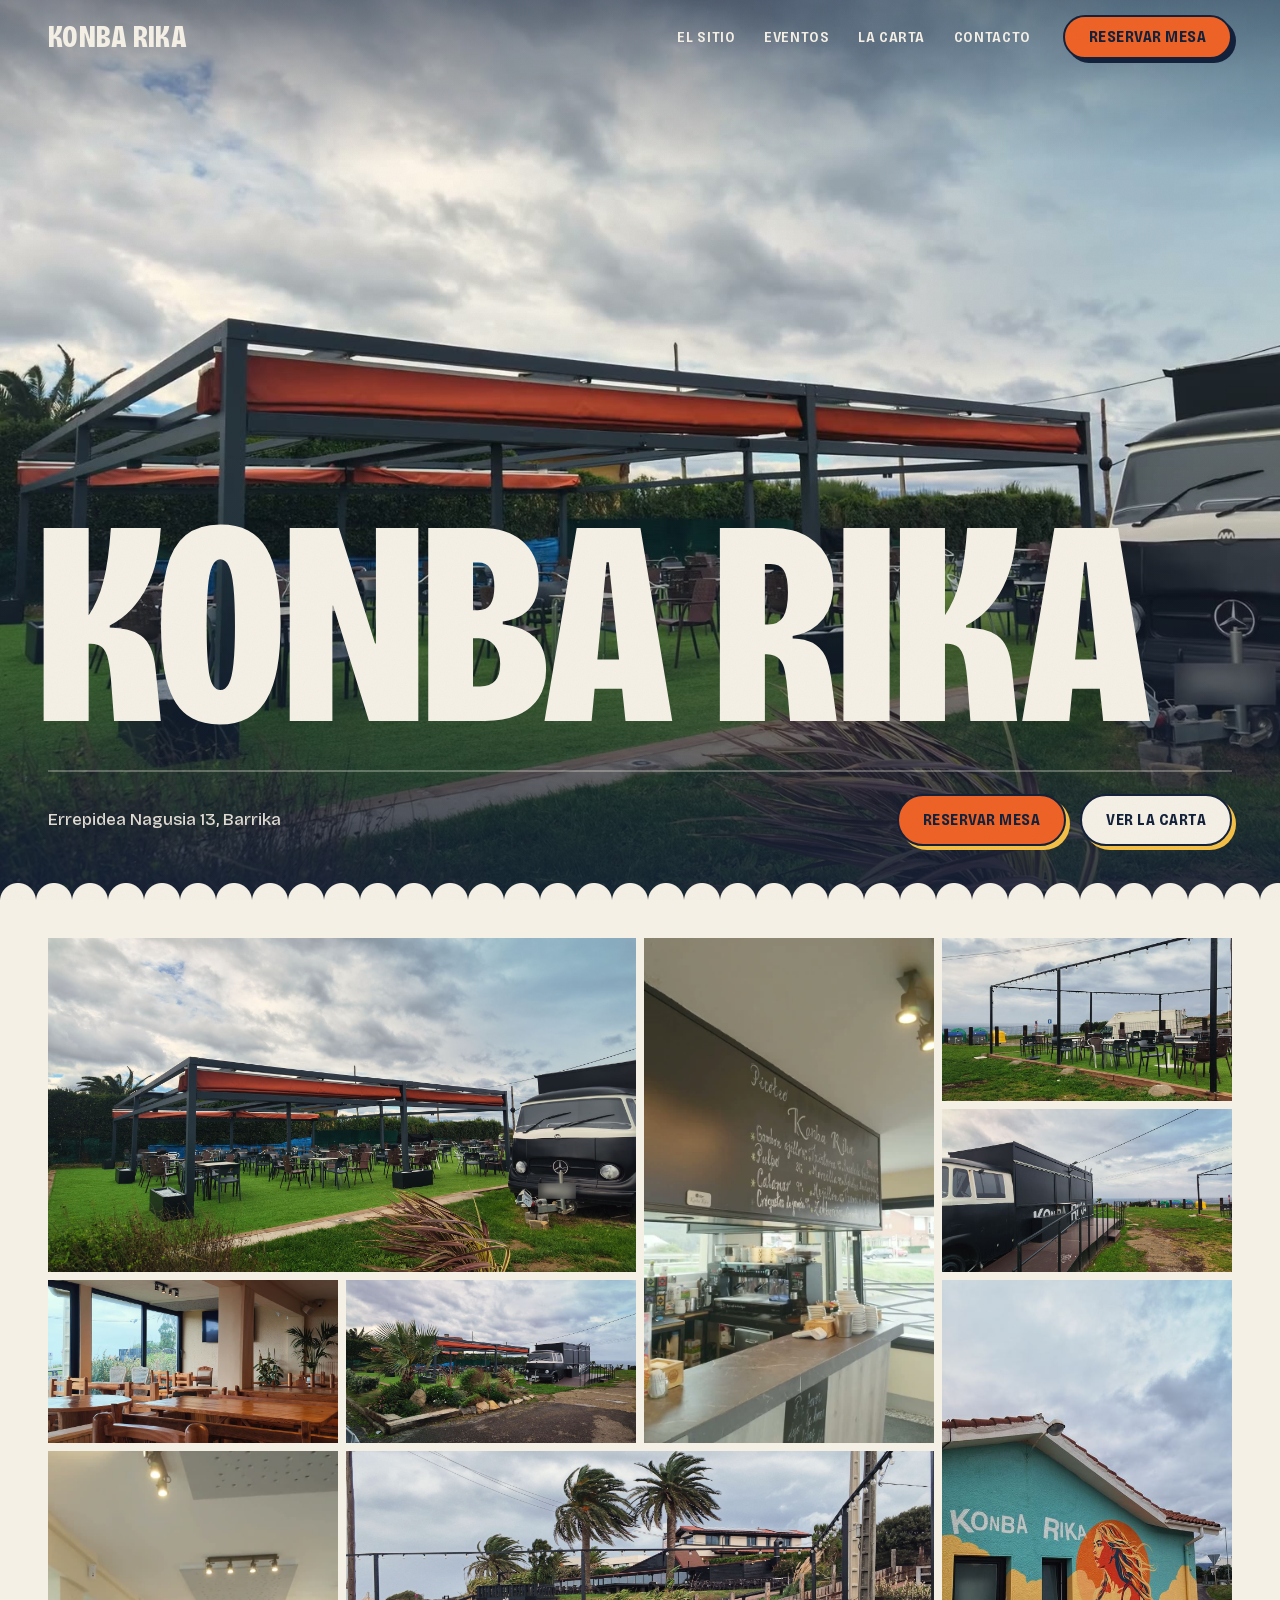
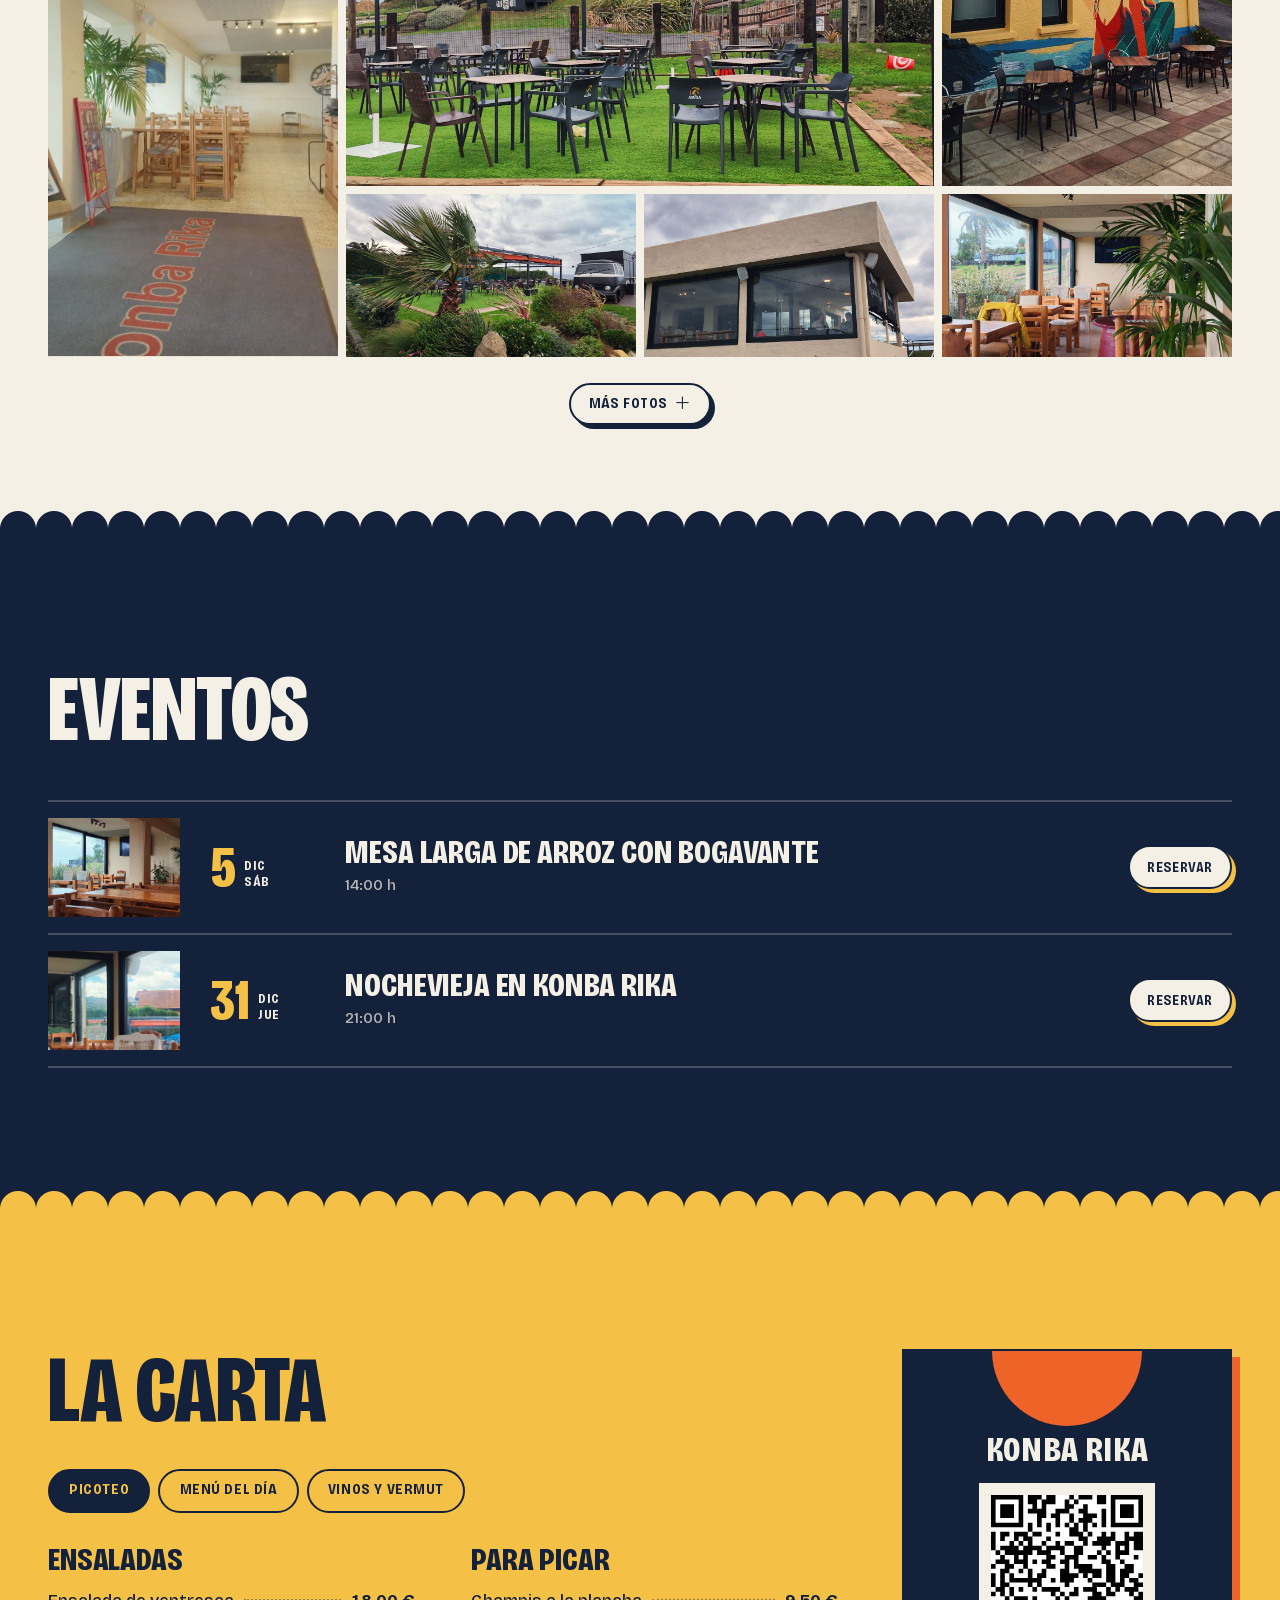
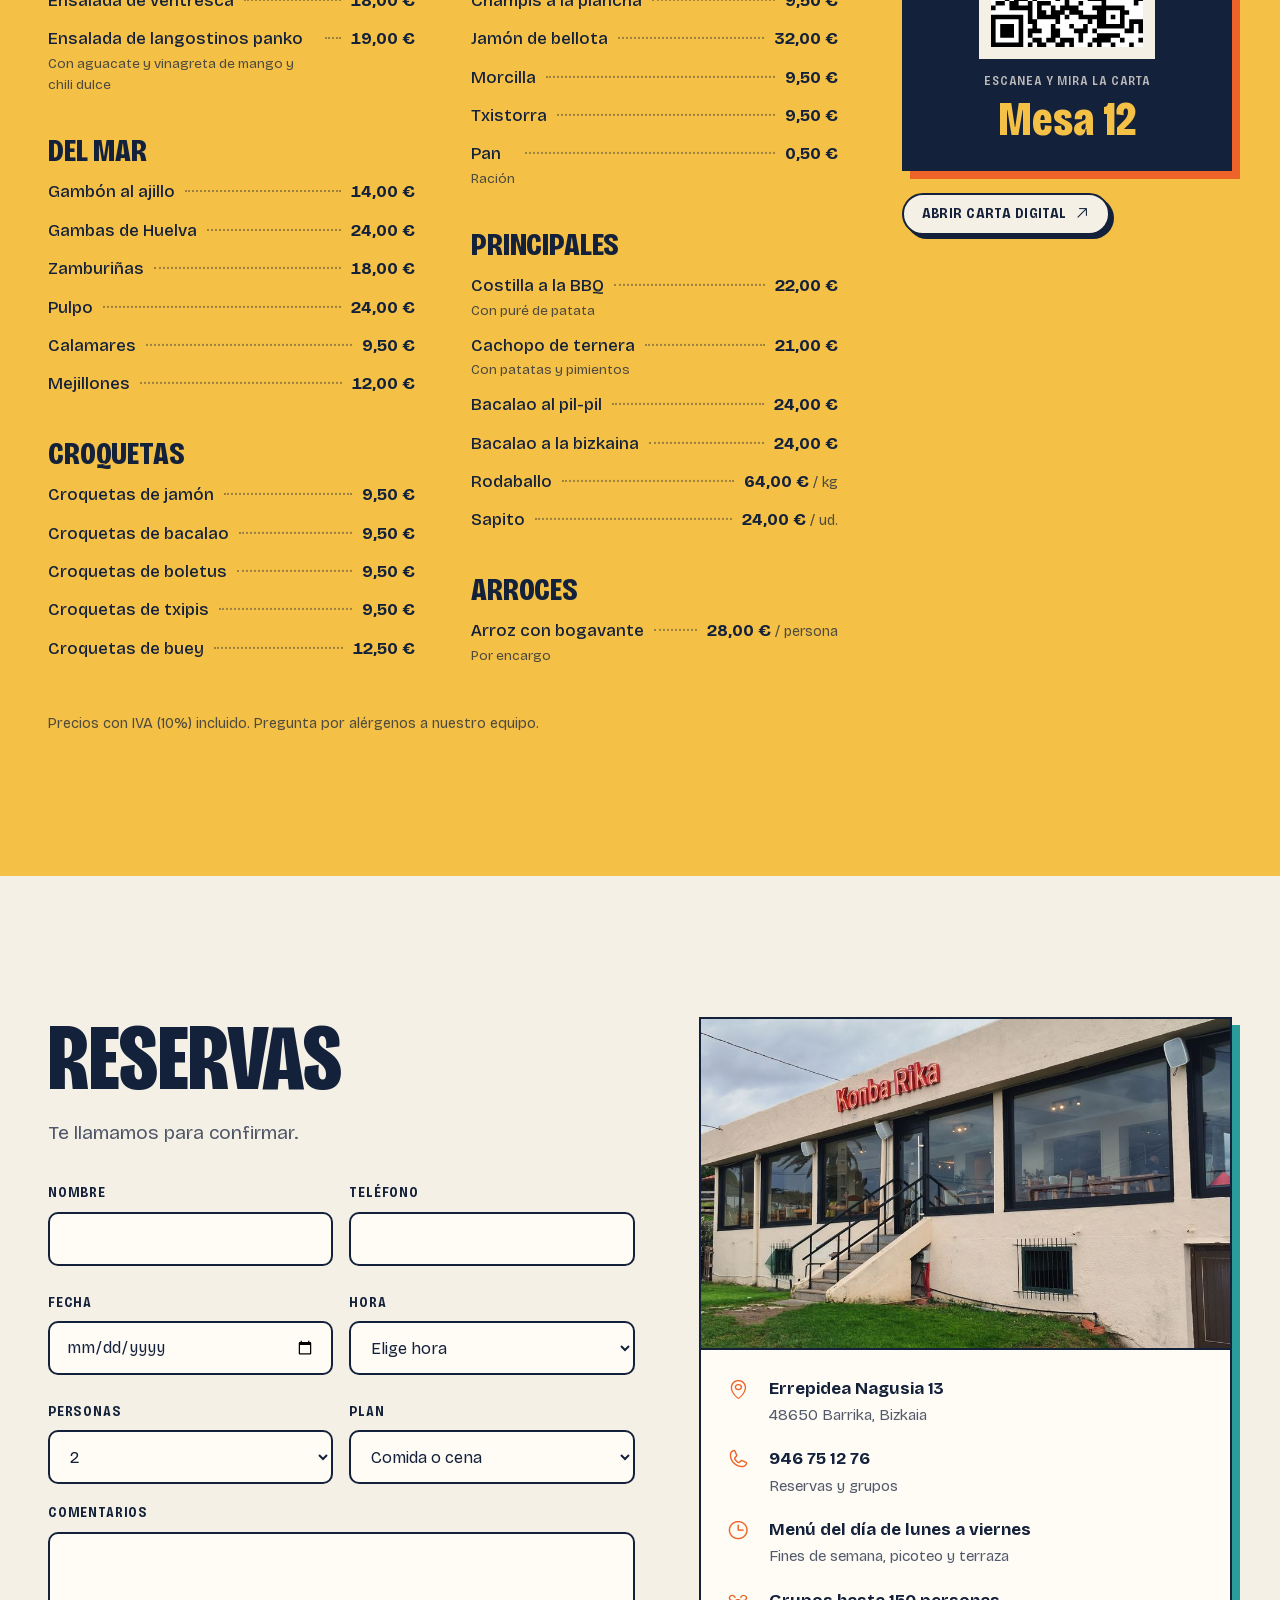
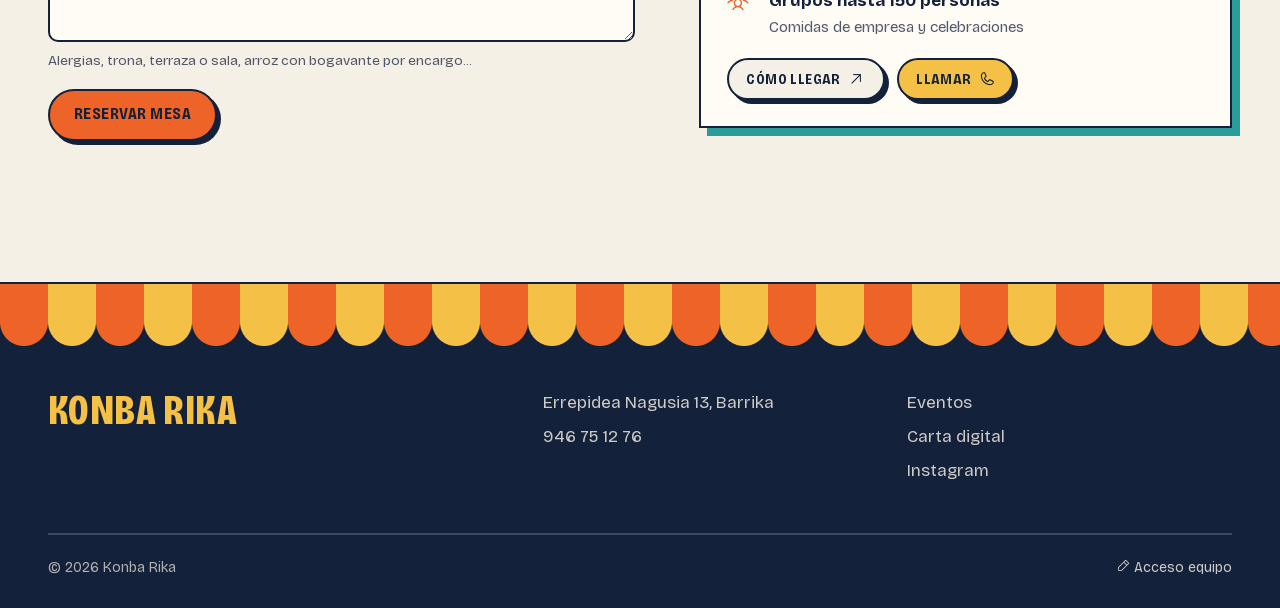
==== commit dfe8c502: "Web más directa: fotos tras la portada y Eventos en lista Co-Authored-By: Claude Opus 5.5 <noreply@a" ====
--- a/index.html
+++ b/index.html
@@ -4,16 +4,16 @@
   <meta charset="utf-8">
   <meta name="viewport" content="width=device-width, initial-scale=1, viewport-fit=cover">
   <meta name="robots" content="noindex, nofollow">
-  <title>Konba Rika · Picoteo y atardeceres en Barrika</title>
-  <meta name="description" content="Picoteo, txakoli, menú del día y Sunset Sessions en la campa de Barrika, frente al Cantábrico. Errepidea Nagusia 13, Barrika (Bizkaia).">
+  <title>Konba Rika · Barrika</title>
+  <meta name="description" content="Bar y restaurante en Barrika (Bizkaia). Picoteo, menú del día, eventos y terraza. Errepidea Nagusia 13, Barrika.">
   <meta name="theme-color" content="#14213a">
   <meta property="og:title" content="Konba Rika · Barrika">
-  <meta property="og:description" content="Picoteo, txakoli y puestas de sol en la campa de Barrika.">
+  <meta property="og:description" content="Bar y restaurante en Barrika.">
   <meta property="og:image" content="assets/img/p0336.jpg">
   <link rel="preload" href="assets/fonts/Bricolage-latin.woff2" as="font" type="font/woff2" crossorigin>
   <link rel="stylesheet" href="assets/css/fonts-bricolage.css">
   <link rel="stylesheet" href="assets/vendor/phosphor/style.css">
-  <link rel="stylesheet" href="assets/css/site.css?v=3">
+  <link rel="stylesheet" href="assets/css/site.css?v=4">
   <script type="application/ld+json">
   {
     "@context": "https://schema.org",
@@ -32,11 +32,10 @@
   <div class="wrap">
     <a class="brand" href="#inicio">Konba Rika</a>
     <ul class="nav-links">
-      <li><a href="#sobre">El sitio</a></li>
-      <li><a href="#cartelera">Cartelera</a></li>
+      <li><a href="#sitio">El sitio</a></li>
+      <li><a href="#eventos">Eventos</a></li>
       <li><a href="#carta">La carta</a></li>
-      <li><a href="#espacios">Rincones</a></li>
-      <li><a href="#galeria">Galería</a></li>
+      <li><a href="#contacto">Contacto</a></li>
     </ul>
     <a class="btn btn-sun" href="#reservar">Reservar mesa</a>
     <button class="nav-toggle" id="navToggle" aria-label="Abrir menú" aria-expanded="false" aria-controls="mobileMenu"><i class="ph ph-list"></i></button>
@@ -49,18 +48,16 @@
     <button class="nav-toggle" style="display:inline-flex" id="navClose" aria-label="Cerrar menú"><i class="ph ph-x"></i></button>
   </div>
   <nav>
-    <a href="#sobre">El sitio</a>
-    <a href="#cartelera">Cartelera</a>
+    <a href="#sitio">El sitio</a>
+    <a href="#eventos">Eventos</a>
     <a href="#carta">La carta</a>
-    <a href="#espacios">Rincones</a>
-    <a href="#galeria">Galería</a>
-    <a href="#reservar">Contacto</a>
+    <a href="#contacto">Contacto</a>
   </nav>
   <a class="btn" href="#reservar">Reservar mesa</a>
 </div>
 
 <main>
-  <!-- HERO: vídeo del local a pantalla completa -->
+  <!-- PORTADA: vídeo del local -->
   <section class="hero" id="inicio" aria-label="Konba Rika">
     <div class="hero-media" aria-hidden="true">
       <video id="heroVideo" autoplay muted loop playsinline preload="auto"
@@ -69,247 +66,108 @@
         data-mobile="assets/video/hero-m.mp4" data-mobile-poster="assets/img/hero-m-poster.jpg"></video>
     </div>
     <div class="hero-shade" aria-hidden="true"></div>
-
-    <div class="sticker hero-in" aria-hidden="true">
-      <svg viewBox="0 0 140 140"><defs><path id="stHero" d="M70,70 m-52,0 a52,52 0 1,1 104,0 a52,52 0 1,1 -104,0"/></defs>
-        <circle class="disc" cx="70" cy="70" r="68"/>
-        <text><textPath href="#stHero" textLength="324">Ongi etorri • Barrika • Bizkaia • </textPath></text>
-      </svg>
-      <div class="ico"><i class="ph ph-sun"></i></div>
-    </div>
-
     <div class="hero-body">
       <div class="wrap">
-        <p class="eyebrow hero-in"><span class="dot"></span> Barrika, Bizkaia · frente al Cantábrico</p>
         <h1 class="wordmark hero-in">Konba Rika</h1>
         <div class="hero-foot hero-in">
-          <p class="lead">Picoteo, txakoli y puestas de sol en la campa de Barrika.</p>
+          <a class="hero-addr" href="https://www.google.com/maps/search/?api=1&query=Konba+Rika+Barrika" target="_blank" rel="noopener">Errepidea Nagusia 13, Barrika</a>
           <div class="hero-ctas">
-            <a class="btn btn-sun" href="#reservar">Reservar mesa <i class="ph ph-arrow-right"></i></a>
+            <a class="btn btn-sun" href="#reservar">Reservar mesa</a>
             <a class="btn" href="#carta">Ver la carta</a>
           </div>
-          <div class="chapter" aria-hidden="true">
-            <span class="ch-num" id="chNum">01</span>
-            <span class="ch-name" id="chName">La campa</span>
-            <span class="ch-bar"><i id="chBar"></i></span>
-          </div>
-        </div>
-      </div>
-    </div>
-  </section>
-
-  <!-- MARQUESINA -->
-  <div class="marquee" aria-label="Picoteo, txakoli, menú del día, Sunset Sessions, arroz con bogavante, grupos hasta 150">
-    <div class="track" aria-hidden="true">
-      <div class="run">Picoteo <i class="ph ph-sun"></i> Txakoli <i class="ph ph-sun"></i> Menú del día 22 € <i class="ph ph-sun"></i> Sunset Sessions <i class="ph ph-sun"></i> Arroz con bogavante <i class="ph ph-sun"></i> Grupos hasta 150 <i class="ph ph-sun"></i></div>
-      <div class="run">Picoteo <i class="ph ph-sun"></i> Txakoli <i class="ph ph-sun"></i> Menú del día 22 € <i class="ph ph-sun"></i> Sunset Sessions <i class="ph ph-sun"></i> Arroz con bogavante <i class="ph ph-sun"></i> Grupos hasta 150 <i class="ph ph-sun"></i></div>
-    </div>
-  </div>
-
-  <!-- EL SITIO -->
-  <section class="section" id="sobre">
+        </div>
+      </div>
+    </div>
+  </section>
+
+  <!-- EL SITIO: fotos y vídeos, sin texto -->
+  <section class="sitio" id="sitio" aria-label="El sitio en fotos y vídeos">
+    <div class="wrap mosaic-box">
+      <div class="mosaic">
+        <figure class="m-a"><img src="assets/img/p0336.jpg" alt="La campa con la pérgola, las mesas y la furgoneta clásica" style="object-position:64% 50%"></figure>
+        <figure class="m-b"><video muted loop playsinline preload="none" poster="assets/img/v0386-poster.jpg" data-src="assets/video/v0386.mp4" aria-label="La barra"></video></figure>
+        <figure class="m-c"><img src="assets/img/p0351-sm.jpg" alt="Terraza con pérgola y el mar al fondo" loading="lazy"></figure>
+        <figure class="m-d"><img src="assets/img/p0340-sm.jpg" alt="La furgoneta junto a la rampa" loading="lazy"></figure>
+        <figure class="m-e"><img src="assets/img/p0354-sm.jpg" alt="La sala con mesas de madera y ventanales" loading="lazy"></figure>
+        <figure class="m-f"><img src="assets/img/p0406-sm.jpg" alt="Entrada con jardín y palmera" loading="lazy"></figure>
+        <figure class="m-k"><img src="assets/img/p0403-sm.jpg" alt="El mural de la casa con la terraza delante" loading="lazy"></figure>
+        <figure class="m-g"><img src="assets/img/p0353.jpg" alt="Terraza sobre la hierba con palmeras" loading="lazy"></figure>
+        <figure class="m-h"><video muted loop playsinline preload="none" poster="assets/img/v0384-poster.jpg" data-src="assets/video/v0384.mp4" aria-label="La entrada"></video></figure>
+        <figure class="m-l"><img src="assets/img/p0408-sm.jpg" alt="Jardín con palmera y la furgoneta al fondo" loading="lazy"></figure>
+        <figure class="m-m"><img src="assets/img/p0349-sm.jpg" alt="Esquina de la casa" loading="lazy"></figure>
+        <figure class="m-n"><img src="assets/img/p0378-sm.jpg" alt="Sala con plantas junto al ventanal" loading="lazy"></figure>
+      </div>
+
+      <div class="mosaic is-flip" id="mosaicMore" hidden>
+        <figure class="m-a"><img src="assets/img/barra.jpg" alt="La barra con la vitrina y la pizarra" loading="lazy"></figure>
+        <figure class="m-b"><video muted loop playsinline preload="none" poster="assets/img/v0382-poster.jpg" data-src="assets/video/v0382.mp4" aria-label="La sala"></video></figure>
+        <figure class="m-c"><img src="assets/img/p0355-sm.jpg" alt="Sala con mesas largas" loading="lazy"></figure>
+        <figure class="m-d"><img src="assets/img/p0405-sm.jpg" alt="Camino de entrada con la pérgola" loading="lazy"></figure>
+        <figure class="m-e"><img src="assets/img/p0377-sm.jpg" alt="Mesas con plantas junto al ventanal" loading="lazy"></figure>
+        <figure class="m-f"><img src="assets/img/p0402-sm.jpg" alt="El mural y la terraza de baldosas" loading="lazy"></figure>
+        <figure class="m-k"><img src="assets/img/p0400-sm.jpg" alt="Barricas y taburetes en la sala" loading="lazy"></figure>
+        <figure class="m-g"><img src="assets/img/txirimiri.jpg" alt="Sala acristalada con vistas a la campa" loading="lazy"></figure>
+        <figure class="m-h"><video muted loop playsinline preload="none" poster="assets/img/v0380-poster.jpg" data-src="assets/video/v0380.mp4" aria-label="Rincón con barrica y palmera"></video></figure>
+        <figure class="m-l"><img src="assets/img/p0365-sm.jpg" alt="Palmera junto a la ventana" loading="lazy"></figure>
+        <figure class="m-m"><img src="assets/img/p0373-sm.jpg" alt="Mesas junto al ventanal" loading="lazy" style="object-position:50% 62%"></figure>
+        <figure class="m-n"><img src="assets/img/p0352-sm.jpg" alt="Terraza con pérgola en la campa" loading="lazy"></figure>
+      </div>
+
+      <div class="more-row">
+        <button class="btn btn-sm" id="moreBtn" aria-controls="mosaicMore" aria-expanded="false">Más fotos <i class="ph ph-plus"></i></button>
+      </div>
+    </div>
+  </section>
+
+  <!-- EVENTOS -->
+  <section class="section events scallop" id="eventos">
     <div class="wrap">
-      <div class="intro reveal">
-        <h2>Una campa, una furgo y el <span class="hl">Cantábrico</span> delante</h2>
-        <div class="intro-side">
-          <p class="lead">Bar y restaurante en lo alto de la costa de Barrika. Se viene a picar algo, a comer de menú entre semana o a quedarse hasta que se pone el sol.</p>
-          <div class="facts">
-            <div class="fact"><b>150</b><span>personas en sala</span></div>
-            <div class="fact"><b>22 €</b><span>menú del día</span></div>
-            <div class="fact"><b>+20</b><span>platos para picar</span></div>
-          </div>
-        </div>
-      </div>
-
-      <div class="bento">
-        <figure class="ph-a reveal"><img src="assets/img/p0336.jpg" alt="La campa con mesas bajo la pérgola y la furgoneta clásica" loading="lazy"><figcaption class="ph-tag">La campa</figcaption></figure>
-        <figure class="ph-b reveal"><img src="assets/img/p0403-sm.jpg" alt="El mural de Konba Rika con la terraza delante" loading="lazy"><figcaption class="ph-tag">El mural</figcaption></figure>
-        <figure class="ph-c reveal"><img src="assets/img/p0361-sm.jpg" alt="Mesa junto al ventanal con el mar al fondo" loading="lazy"><figcaption class="ph-tag">Vistas</figcaption></figure>
-        <div class="ph-d stamp-tile reveal" aria-hidden="true">
-          <div class="stamp">
-            <svg viewBox="0 0 130 130"><defs><path id="stPost" d="M65,65 m-47,0 a47,47 0 1,1 94,0 a47,47 0 1,1 -94,0"/></defs>
-              <circle class="ring" cx="65" cy="65" r="62"/><circle class="ring" cx="65" cy="65" r="33"/>
-              <text><textPath href="#stPost" textLength="292">Barrika • 48650 • Bizkaia • </textPath></text>
-            </svg>
-            <div class="mid"><i class="ph ph-sun-horizon"></i></div>
-          </div>
-        </div>
-        <figure class="ph-e reveal"><img src="assets/img/p0354-sm.jpg" alt="La sala con mesas de madera y ventanales" loading="lazy"><figcaption class="ph-tag">La sala</figcaption></figure>
-        <figure class="ph-f reveal"><img src="assets/img/p0340-sm.jpg" alt="La furgoneta clásica negra junto a la rampa" loading="lazy"><figcaption class="ph-tag">La furgo</figcaption></figure>
-        <figure class="ph-g reveal"><img src="assets/img/p0370-sm.jpg" alt="Barricas de Pomal y taburetes junto a la barra" loading="lazy"><figcaption class="ph-tag">La barra</figcaption></figure>
-      </div>
-    </div>
-  </section>
-
-  <!-- CARTELERA -->
-  <section class="section billboard on-dark" id="cartelera">
-    <div class="wrap">
-      <div class="bb-head reveal">
-        <div>
-          <h2>La <span style="color:var(--sand)">cartelera</span></h2>
-          <p class="lead">Música al atardecer, noches de txakoli y mesas largas. Apúntate o guárdalo en el calendario.</p>
-        </div>
-        <div class="chips" role="group" aria-label="Filtrar eventos" id="eventFilters">
-          <button class="chip" aria-pressed="true" data-cat="all">Todos</button>
-          <button class="chip" aria-pressed="false" data-cat="musica">Música</button>
-          <button class="chip" aria-pressed="false" data-cat="gastro">Gastronomía</button>
-          <button class="chip" aria-pressed="false" data-cat="grupos">Grupos</button>
-          <button class="chip" aria-pressed="false" data-cat="fiesta">Fiesta</button>
-        </div>
-      </div>
-      <div class="posters" id="posters"></div>
+      <h2>Eventos</h2>
+      <ol class="agenda" id="agenda"></ol>
     </div>
   </section>
 
   <!-- CARTA -->
   <section class="section menu scallop" id="carta">
-    <div class="wrap">
-      <div class="menu-top">
-        <div class="reveal">
-          <h2>Para picar <span class="hl">y repetir</span></h2>
-          <p class="lead">La carta de siempre, ahora también en el móvil. Escanea el QR de tu mesa.</p>
-        </div>
-        <figure class="menu-photo reveal">
-          <img src="assets/img/barra.jpg" alt="La barra de Konba Rika con la vitrina de pintxos y la pizarra" loading="lazy">
-          <figcaption class="ph-tag">La barra</figcaption>
-        </figure>
-      </div>
-      <div class="menu-grid">
-        <div>
-          <div class="tabs" role="tablist" aria-label="Secciones de la carta">
-            <button class="tab" role="tab" aria-selected="true" aria-controls="tp-picoteo" id="t-picoteo">Picoteo</button>
-            <button class="tab" role="tab" aria-selected="false" aria-controls="tp-dia" id="t-dia">Menú del día</button>
-            <button class="tab" role="tab" aria-selected="false" aria-controls="tp-vinos" id="t-vinos">Vinos y vermut</button>
-          </div>
-          <div class="tab-panel" role="tabpanel" id="tp-picoteo" aria-labelledby="t-picoteo">
-            <div class="menu-cols" id="menuPicoteo"></div>
-            <p class="menu-note">Precios con IVA (10%) incluido. Pregunta por alérgenos a nuestro equipo.</p>
-          </div>
-          <div class="tab-panel" role="tabpanel" id="tp-dia" aria-labelledby="t-dia" hidden>
-            <div id="menuDia"></div>
-          </div>
-          <div class="tab-panel" role="tabpanel" id="tp-vinos" aria-labelledby="t-vinos" hidden>
-            <div class="wine-grid" id="menuVinos"></div>
-            <p class="menu-note" style="margin-top:1.5rem">Vinos por copa en barra. Pregunta por la carta de vinos completa.</p>
-          </div>
-        </div>
-        <div class="tent-wrap reveal">
-          <aside class="tent" aria-label="Carta con QR en mesa">
-            <div class="tent-sun" aria-hidden="true"></div>
-            <span class="brand">Konba Rika</span>
-            <div class="qr-box" id="qrBox" role="img" aria-label="Código QR de la carta digital"></div>
-            <small>Escanea y mira la carta</small>
-            <div class="mesa">Mesa 12</div>
-          </aside>
-          <div class="sticker" aria-hidden="true">
-            <svg viewBox="0 0 140 140"><defs><path id="stArroz" d="M70,70 m-53,0 a53,53 0 1,1 106,0 a53,53 0 1,1 -106,0"/></defs>
-              <circle class="disc" cx="70" cy="70" r="68"/>
-              <text><textPath href="#stArroz" textLength="330">Arroz con bogavante • por encargo • </textPath></text>
-            </svg>
-            <div class="ico"><span>28 €<small>persona</small></span></div>
-          </div>
-          <p class="tent-note">Cada mesa lleva su QR. Si un plato se acaba, sale tachado al momento.</p>
-          <a class="btn btn-sm" style="margin-top:14px" href="carta.html?mesa=12" id="qrLink">Abrir carta digital <i class="ph ph-arrow-up-right"></i></a>
-        </div>
-      </div>
-    </div>
-  </section>
-
-  <!-- CON SOL O CON TXIRIMIRI -->
-  <section class="section" id="espacios">
-    <div class="wrap weather-head reveal">
-      <h2>Con sol o con <span class="hl">txirimiri</span></h2>
-      <p class="lead">Aquí el tiempo cambia en cinco minutos. Por eso tenemos plan para los dos.</p>
-    </div>
-    <div class="weather">
-      <div class="half sol">
-        <img src="assets/img/p0353.jpg" alt="Terraza sobre la hierba con palmeras" loading="lazy">
-        <div class="label reveal">
-          <span class="display"><i class="ph ph-sun"></i> Con sol</span>
-          <p>Mesas sobre la hierba, la furgo y el mural. Vermut con el mar delante.</p>
-        </div>
-      </div>
-      <div class="half txiri">
-        <img src="assets/img/txirimiri.jpg" alt="Sala acristalada con vistas a la campa y al mar" loading="lazy">
-        <div class="label reveal">
-          <span class="display"><i class="ph ph-cloud-rain"></i> Con txirimiri</span>
-          <p>Sala acristalada para 150 personas. Ves el mar sin mojarte.</p>
-        </div>
-      </div>
-    </div>
-
-    <!-- RINCONES -->
-    <div class="wrap rin-head reveal">
+    <div class="wrap menu-grid">
       <div>
-        <p class="kicker">Siete rincones</p>
-        <h3 class="rin-title">Elige dónde sentarte</h3>
-      </div>
-      <div class="gallery-nav">
-        <button class="icon-btn" id="rinPrev" aria-label="Rincón anterior"><i class="ph ph-arrow-left"></i></button>
-        <button class="icon-btn" id="rinNext" aria-label="Rincón siguiente"><i class="ph ph-arrow-right"></i></button>
-      </div>
-    </div>
-    <div class="rincones" id="rincones">
-      <article class="rin"><div class="rin-ph"><img src="assets/img/p0351-sm.jpg" alt="Terraza con pérgola y el mar al fondo" loading="lazy"></div><span class="rin-n">01</span><h4>La campa</h4><p>Mesas sobre la hierba, pérgola y el mar al fondo.</p></article>
-      <article class="rin"><div class="rin-ph"><img src="assets/img/p0338-sm.jpg" alt="Furgoneta clásica negra en la campa" loading="lazy" style="object-position:62% 50%"></div><span class="rin-n">02</span><h4>La furgo</h4><p>Una furgoneta clásica aparcada en plena campa.</p></article>
-      <article class="rin"><div class="rin-ph"><img src="assets/img/p0404-sm.jpg" alt="Mural con la terraza de baldosas" loading="lazy"></div><span class="rin-n">03</span><h4>El mural</h4><p>Terraza al sol junto a la pared pintada de la casa.</p></article>
-      <article class="rin"><div class="rin-ph"><img src="assets/img/p0396-sm.jpg" alt="La sala con la alfombra de Konba Rika" loading="lazy"></div><span class="rin-n">04</span><h4>La sala</h4><p>Madera, plantas y luz. Hasta 150 personas.</p></article>
-      <article class="rin"><div class="rin-ph"><img src="assets/img/p0373-sm.jpg" alt="Mesas junto al ventanal" loading="lazy"></div><span class="rin-n">05</span><h4>El ventanal</h4><p>Comer viendo el mar, llueva o no.</p></article>
-      <article class="rin"><div class="rin-ph"><img src="assets/img/p0369-sm.jpg" alt="Plantas y taburetes junto a la barra" loading="lazy"></div><span class="rin-n">06</span><h4>La barra</h4><p>Barricas, txakoli y pintxos a la vista.</p></article>
-      <article class="rin"><div class="rin-ph"><img src="assets/img/p0406-sm.jpg" alt="Jardín de entrada con palmeras" loading="lazy" style="object-position:40% 50%"></div><span class="rin-n">07</span><h4>El jardín</h4><p>Palmeras y piedra a la entrada.</p></article>
-    </div>
-
-    <div class="wrap">
-      <div class="groups reveal">
-        <div class="g-ph"><img src="assets/img/p0355-sm.jpg" alt="Sala preparada con mesas largas" loading="lazy"></div>
-        <div class="g-body">
-          <span class="big">150</span>
-          <div>
-            <span class="display">Grupos y celebraciones</span>
-            <p>Comidas de empresa, cumpleaños, comuniones o despedidas. Te preparamos menú y espacio.</p>
-          </div>
-          <a class="btn" href="#reservar" data-motivo="evento">Pedir presupuesto</a>
-        </div>
-      </div>
-    </div>
-  </section>
-
-  <!-- GALERÍA -->
-  <section class="section gallery scallop" id="galeria">
-    <div class="wrap gallery-head reveal">
-      <h2>Desde <span class="hl-paper">la campa</span></h2>
-      <a class="btn btn-sand insta" href="#" aria-label="Instagram de Konba Rika"><i class="ph ph-instagram-logo"></i> Síguenos</a>
-    </div>
-    <div class="wrap">
-      <div class="masonry" id="masonry">
-        <figure class="v"><video muted loop playsinline preload="none" poster="assets/img/v0380-poster.jpg" data-src="assets/video/v0380.mp4"></video></figure>
-        <figure><img src="assets/img/p0363-sm.jpg" alt="Palmera y mesas de madera en la sala" loading="lazy"></figure>
-        <figure><img src="assets/img/p0359-sm.jpg" alt="Palmera junto a las mesas de madera" loading="lazy"></figure>
-        <figure><img src="assets/img/p0345-sm.jpg" alt="Fachada de Konba Rika" loading="lazy"></figure>
-        <figure class="v"><video muted loop playsinline preload="none" poster="assets/img/v0386-poster.jpg" data-src="assets/video/v0386.mp4"></video></figure>
-        <figure><img src="assets/img/p0405-sm.jpg" alt="Camino de entrada con la pérgola" loading="lazy"></figure>
-        <figure><img src="assets/img/p0375-sm.jpg" alt="Ventanal con el rótulo de Konba Rika" loading="lazy"></figure>
-        <figure class="v"><video muted loop playsinline preload="none" poster="assets/img/v0383-poster.jpg" data-src="assets/video/v0383.mp4"></video></figure>
-        <figure><img src="assets/img/p0378-sm.jpg" alt="Sala con plantas y vistas" loading="lazy"></figure>
-        <figure><img src="assets/img/p0362-sm.jpg" alt="Mesa redonda junto a la ventana" loading="lazy"></figure>
-        <figure><img src="assets/img/p0408-sm.jpg" alt="Jardín y palmera con la furgo al fondo" loading="lazy"></figure>
-        <figure class="v"><video muted loop playsinline preload="none" poster="assets/img/v0384-poster.jpg" data-src="assets/video/v0384.mp4"></video></figure>
-        <figure><img src="assets/img/p0365-sm.jpg" alt="Palmera junto a la ventana" loading="lazy"></figure>
-        <figure><img src="assets/img/p0401-sm.jpg" alt="Barrica-mesa junto al ventanal" loading="lazy"></figure>
-        <figure class="v"><video muted loop playsinline preload="none" poster="assets/img/v0387-poster.jpg" data-src="assets/video/v0387.mp4"></video></figure>
-        <figure><img src="assets/img/p0349-sm.jpg" alt="Esquina de la casa con el cielo de Barrika" loading="lazy"></figure>
-        <figure><img src="assets/img/p0377-sm.jpg" alt="Mesas con plantas junto al ventanal" loading="lazy"></figure>
-        <figure class="v"><video muted loop playsinline preload="none" poster="assets/img/v0382-poster.jpg" data-src="assets/video/v0382.mp4"></video></figure>
-      </div>
-    </div>
-  </section>
-
-  <!-- RESERVAS -->
+        <h2>La carta</h2>
+        <div class="tabs" role="tablist" aria-label="Secciones de la carta">
+          <button class="tab" role="tab" aria-selected="true" aria-controls="tp-picoteo" id="t-picoteo">Picoteo</button>
+          <button class="tab" role="tab" aria-selected="false" aria-controls="tp-dia" id="t-dia">Menú del día</button>
+          <button class="tab" role="tab" aria-selected="false" aria-controls="tp-vinos" id="t-vinos">Vinos y vermut</button>
+        </div>
+        <div class="tab-panel" role="tabpanel" id="tp-picoteo" aria-labelledby="t-picoteo">
+          <div class="menu-cols" id="menuPicoteo"></div>
+          <p class="menu-note">Precios con IVA (10%) incluido. Pregunta por alérgenos a nuestro equipo.</p>
+        </div>
+        <div class="tab-panel" role="tabpanel" id="tp-dia" aria-labelledby="t-dia" hidden>
+          <div id="menuDia"></div>
+        </div>
+        <div class="tab-panel" role="tabpanel" id="tp-vinos" aria-labelledby="t-vinos" hidden>
+          <div class="wine-grid" id="menuVinos"></div>
+          <p class="menu-note" style="margin-top:1.5rem">Vinos por copa en barra. Pregunta por la carta de vinos completa.</p>
+        </div>
+      </div>
+      <div class="tent-wrap">
+        <aside class="tent" aria-label="Carta con QR en mesa">
+          <div class="tent-sun" aria-hidden="true"></div>
+          <span class="brand">Konba Rika</span>
+          <div class="qr-box" id="qrBox" role="img" aria-label="Código QR de la carta digital"></div>
+          <small>Escanea y mira la carta</small>
+          <div class="mesa">Mesa 12</div>
+        </aside>
+        <a class="btn btn-sm" href="carta.html?mesa=12" id="qrLink">Abrir carta digital <i class="ph ph-arrow-up-right"></i></a>
+      </div>
+    </div>
+  </section>
+
+  <!-- RESERVAS Y CONTACTO -->
   <section class="section book" id="reservar">
     <div class="wrap book-grid">
-      <div class="reveal">
-        <h2>Reserva <span class="hl">tu mesa</span></h2>
-        <p class="lead">Te llamamos para confirmar. Si sois más de 12, cuéntanos el plan.</p>
+      <div>
+        <h2>Reservas</h2>
+        <p class="lead">Te llamamos para confirmar.</p>
         <form class="form" id="bookForm" novalidate>
           <div class="field">
             <label for="f-nombre">Nombre</label>
@@ -354,19 +212,20 @@
             <textarea id="f-com" name="comentarios"></textarea>
             <span class="help">Alergias, trona, terraza o sala, arroz con bogavante por encargo...</span>
           </div>
-          <button class="btn btn-sun" type="submit">Reservar mesa <i class="ph ph-arrow-right"></i></button>
+          <button class="btn btn-sun" type="submit">Reservar mesa</button>
           <div class="form-ok" id="formOk" role="status">
             <strong>Recibido</strong>
             <span>Te llamamos para confirmar la reserva. Eskerrik asko.</span>
           </div>
         </form>
       </div>
-      <aside class="visit reveal">
-        <div class="photo"><img src="assets/img/p0405-sm.jpg" alt="Entrada a Konba Rika con jardín, furgoneta y mar al fondo" loading="lazy"></div>
+      <aside class="visit" id="contacto" aria-label="Contacto">
+        <div class="photo"><img src="assets/img/p0345-sm.jpg" alt="Fachada de Konba Rika con el rótulo" loading="lazy"></div>
         <div class="body">
           <div class="row"><i class="ph ph-map-pin"></i><div><b>Errepidea Nagusia 13</b><span>48650 Barrika, Bizkaia</span></div></div>
           <div class="row"><i class="ph ph-phone"></i><div><b>946 75 12 76</b><span>Reservas y grupos</span></div></div>
-          <div class="row"><i class="ph ph-clock"></i><div><b>Menú del día de lunes a viernes</b><span>Fines de semana, picoteo y terraza. Horario de temporada en Instagram.</span></div></div>
+          <div class="row"><i class="ph ph-clock"></i><div><b>Menú del día de lunes a viernes</b><span>Fines de semana, picoteo y terraza</span></div></div>
+          <div class="row"><i class="ph ph-users-three"></i><div><b>Grupos hasta 150 personas</b><span>Comidas de empresa y celebraciones</span></div></div>
           <div class="btns">
             <a class="btn btn-sm" href="https://www.google.com/maps/search/?api=1&query=Konba+Rika+Barrika" target="_blank" rel="noopener">Cómo llegar <i class="ph ph-arrow-up-right"></i></a>
             <a class="btn btn-sm btn-sand" href="tel:+34946751276">Llamar <i class="ph ph-phone"></i></a>
@@ -380,27 +239,17 @@
 <div class="awning" aria-hidden="true"></div>
 <footer class="footer">
   <div class="wrap">
-    <div class="giant display" aria-hidden="true">Konba Rika</div>
     <div class="footer-grid">
-      <div>
-        <p class="agur">Agur, y hasta la próxima puesta de sol</p>
-      </div>
-      <div>
-        <h4>Visítanos</h4>
-        <ul>
-          <li><a href="https://www.google.com/maps/search/?api=1&query=Konba+Rika+Barrika" target="_blank" rel="noopener">Errepidea Nagusia 13, Barrika</a></li>
-          <li><a href="tel:+34946751276">946 75 12 76</a></li>
-          <li><a href="#">Instagram</a></li>
-        </ul>
-      </div>
-      <div>
-        <h4>Explora</h4>
-        <ul>
-          <li><a href="#cartelera">Cartelera</a></li>
-          <li><a href="carta.html">Carta digital</a></li>
-          <li><a href="#espacios">Grupos y celebraciones</a></li>
-        </ul>
-      </div>
+      <span class="brand">Konba Rika</span>
+      <ul>
+        <li><a href="https://www.google.com/maps/search/?api=1&query=Konba+Rika+Barrika" target="_blank" rel="noopener">Errepidea Nagusia 13, Barrika</a></li>
+        <li><a href="tel:+34946751276">946 75 12 76</a></li>
+      </ul>
+      <ul>
+        <li><a href="#eventos">Eventos</a></li>
+        <li><a href="carta.html">Carta digital</a></li>
+        <li><a href="#">Instagram</a></li>
+      </ul>
     </div>
     <div class="footer-bottom">
       <span>© 2026 Konba Rika</span>
@@ -412,7 +261,7 @@
 <div class="toast" id="toast" role="status" aria-live="polite"></div>
 
 <script src="assets/vendor/qrcode.min.js"></script>
-<script src="assets/js/data.js?v=3"></script>
-<script src="assets/js/main.js?v=3"></script>
+<script src="assets/js/data.js?v=4"></script>
+<script src="assets/js/main.js?v=4"></script>
 </body>
 </html>
--- a/assets/css/site.css
+++ b/assets/css/site.css
@@ -1,8 +1,7 @@
-/* Konba Rika · sistema "cartel de costa" v3
+/* Konba Rika · sistema "cartel de costa" v4
    Paleta sacada del mural del local: cielo turquesa, sol naranja, nube amarilla, mar azul marino.
-   Las fotos y vídeos del local mandan; el cartel (tipografía condensada, sellos, festón de olas,
-   botones con sombra dura) los enmarca.
-   Formas: fotos y carteles en ángulo recto; sol, sellos, etiquetas y botones en círculo o píldora. */
+   Las fotos y vídeos del local mandan y van sin rótulos; el texto se limita a datos útiles.
+   Formas: fotos en ángulo recto; botones y pestañas en píldora con sombra dura. */
 
 :root {
   --paper: #f5f0e6;
@@ -72,14 +71,6 @@
 .hl { color: var(--sun); }
 .hl-paper { color: var(--paper); }
 .kicker { font-weight: 700; font-stretch: 85%; text-transform: uppercase; letter-spacing: 0.1em; font-size: 0.85rem; color: var(--sun-d); }
-
-/* Etiqueta sobre foto */
-.ph-tag {
-  position: absolute; left: 12px; bottom: 12px; z-index: 2; padding: 5px 12px 4px;
-  background: var(--paper); color: var(--ink); border: 2px solid var(--ink); border-radius: 999px;
-  font-family: var(--display); font-weight: 800; font-stretch: 80%; text-transform: uppercase;
-  font-size: 0.86rem; letter-spacing: 0.04em; line-height: 1.1;
-}
 
 /* Festón de olas: la sección sube sobre la anterior */
 .scallop::before {
@@ -129,7 +120,8 @@
   .nav-toggle { display: inline-flex; }
 }
 
-/* ---------- Hero: el local en vídeo, a pantalla completa ---------- */
+
+/* ---------- Portada: el local en vídeo, a pantalla completa ---------- */
 .hero {
   position: relative; min-height: max(100svh, 640px); display: flex; align-items: flex-end;
   background: var(--ink); color: var(--paper); overflow: hidden; isolation: isolate;
@@ -139,180 +131,142 @@
 .hero-shade {
   position: absolute; inset: 0; z-index: 1; pointer-events: none;
   background:
-    linear-gradient(180deg, rgba(20, 33, 58, 0.55) 0%, rgba(20, 33, 58, 0) 20%),
-    linear-gradient(0deg, rgba(20, 33, 58, 0.92) 0%, rgba(20, 33, 58, 0.62) 26%, rgba(20, 33, 58, 0) 58%);
+    linear-gradient(180deg, rgba(20, 33, 58, 0.5) 0%, rgba(20, 33, 58, 0) 18%),
+    linear-gradient(0deg, rgba(20, 33, 58, 0.85) 0%, rgba(20, 33, 58, 0.45) 24%, rgba(20, 33, 58, 0) 50%);
 }
 .hero::after {
   content: ""; position: absolute; left: 0; right: 0; bottom: -1px; height: 18px; z-index: 3;
-  background: radial-gradient(circle at 18px 18px, var(--sand) 17.5px, transparent 18.5px) 0 0 / 36px 18px repeat-x;
-}
-.hero-body { position: relative; z-index: 2; width: 100%; padding: 120px 0 calc(clamp(26px, 4.5vh, 50px) + 18px); }
-.eyebrow {
-  display: inline-flex; align-items: center; gap: 0.65em; padding: 8px 15px 7px; border-radius: 999px;
-  background: rgba(20, 33, 58, 0.5); -webkit-backdrop-filter: blur(8px); backdrop-filter: blur(8px);
-  border: 1.5px solid rgba(245, 240, 230, 0.35);
-  font-weight: 700; font-stretch: 85%; text-transform: uppercase; letter-spacing: 0.08em; font-size: 0.86rem;
-}
-.eyebrow .dot { width: 9px; height: 9px; border-radius: 50%; background: var(--sun); box-shadow: 0 0 0 4px rgba(238, 99, 39, 0.35); }
+  background: radial-gradient(circle at 18px 18px, var(--paper) 17.5px, transparent 18.5px) 0 0 / 36px 18px repeat-x;
+}
+.hero-body { position: relative; z-index: 2; width: 100%; padding: 120px 0 calc(clamp(24px, 4vh, 44px) + 18px); }
 .wordmark {
-  margin: 14px 0 0 -0.035em; color: var(--paper); white-space: nowrap;
+  margin: 0 0 0 -0.035em; color: var(--paper); white-space: nowrap;
   font-size: min(calc((min(100vw, var(--maxw)) - 2 * var(--gutter)) / 4.05), 320px); line-height: 0.8;
-  text-shadow: 0 8px 50px rgba(20, 33, 58, 0.35);
 }
 .hero-foot {
-  display: grid; grid-template-columns: 1fr auto auto; align-items: end; gap: 22px 36px;
-  margin-top: clamp(18px, 2.4vw, 28px); padding-top: clamp(16px, 2vw, 22px); border-top: 2px solid rgba(245, 240, 230, 0.32);
-}
-.hero-foot .lead { color: var(--paper); font-size: clamp(1.08rem, 1.5vw, 1.32rem); max-width: 32ch; font-weight: 500; }
+  display: flex; align-items: center; justify-content: space-between; gap: 18px 32px; flex-wrap: wrap;
+  margin-top: clamp(18px, 2.4vw, 28px); padding-top: clamp(16px, 2vw, 22px); border-top: 2px solid rgba(245, 240, 230, 0.3);
+}
+.hero-addr { font-weight: 500; font-size: 1.05rem; color: rgba(245, 240, 230, 0.9); text-decoration: none; }
+.hero-addr:hover { color: var(--sand); }
 .hero-ctas { display: flex; gap: 14px; flex-wrap: wrap; }
 .hero .btn { --hard: var(--sand); }
-.chapter { width: 210px; display: grid; grid-template-columns: auto 1fr; align-items: baseline; gap: 6px 12px; }
-.ch-num { font-family: var(--display); font-weight: 800; font-stretch: 75%; font-size: 2.2rem; line-height: 0.85; color: var(--sand); font-variant-numeric: tabular-nums; }
-.ch-name { font-weight: 700; font-stretch: 85%; text-transform: uppercase; letter-spacing: 0.06em; font-size: 0.9rem; white-space: nowrap; }
-.ch-bar { grid-column: 1 / -1; height: 3px; background: rgba(245, 240, 230, 0.28); overflow: hidden; }
-.ch-bar i { display: block; height: 100%; width: 0; background: var(--sand); }
-@keyframes chfill { from { width: 0; } to { width: 100%; } }
-
-.sticker { position: absolute; z-index: 5; width: clamp(104px, 10vw, 140px); aspect-ratio: 1; }
-.sticker svg { width: 100%; height: 100%; overflow: visible; }
-.sticker .disc { fill: var(--sand); stroke: var(--ink); stroke-width: 2.5; }
-.sticker text { font-family: var(--display); font-weight: 800; font-stretch: 80%; font-size: 13px; letter-spacing: 0.12em; fill: var(--ink); text-transform: uppercase; }
-.sticker .ico { position: absolute; inset: 0; display: grid; place-items: center; font-size: 2.2rem; color: var(--ink); }
-.hero .sticker { right: var(--gutter); top: 104px; }
-
 @media (prefers-reduced-motion: no-preference) {
-  .hero .sticker svg { animation: spin 26s linear infinite; }
-  @keyframes spin { to { transform: rotate(360deg); } }
-  .hero-in { opacity: 0; transform: translateY(18px); animation: rise 0.9s var(--ease) 0.25s forwards; }
-  .wordmark.hero-in { animation-delay: 0.1s; }
-  .eyebrow.hero-in { animation-delay: 0s; }
+  .hero-in { opacity: 0; transform: translateY(18px); animation: rise 0.9s var(--ease) 0.2s forwards; }
+  .wordmark.hero-in { animation-delay: 0.05s; }
   @keyframes rise { to { opacity: 1; transform: none; } }
-}
-@media (prefers-reduced-motion: reduce) { .chapter { display: none; } }
-@media (max-width: 960px) {
-  .hero-foot { grid-template-columns: 1fr auto; }
-  .chapter { display: none; }
 }
 @media (max-width: 760px) {
   .hero { min-height: max(100svh, 600px); }
-  .hero-shade { background: linear-gradient(180deg, rgba(20, 33, 58, 0.5) 0%, rgba(20, 33, 58, 0) 18%), linear-gradient(0deg, rgba(20, 33, 58, 0.94) 0%, rgba(20, 33, 58, 0.66) 34%, rgba(20, 33, 58, 0) 66%); }
-  .hero .sticker { top: 84px; width: 88px; }
-  .eyebrow { font-size: 0.74rem; padding: 7px 12px 6px; }
+  .hero-shade { background: linear-gradient(180deg, rgba(20, 33, 58, 0.45) 0%, rgba(20, 33, 58, 0) 16%), linear-gradient(0deg, rgba(20, 33, 58, 0.9) 0%, rgba(20, 33, 58, 0.5) 30%, rgba(20, 33, 58, 0) 58%); }
   .wordmark { font-size: calc((100vw - 2 * var(--gutter)) / 3.9); }
-  .hero-foot { grid-template-columns: 1fr; }
+  .hero-ctas { width: 100%; }
   .hero-ctas .btn { flex: 1; justify-content: center; padding: 0 1rem; }
 }
 
-/* ---------- Reveal ---------- */
-@media (prefers-reduced-motion: no-preference) {
-  .reveal { opacity: 0; transform: translateY(26px); transition: opacity 0.8s var(--ease), transform 0.8s var(--ease); }
-  .reveal.is-in { opacity: 1; transform: none; }
-}
 section { position: relative; }
 .section { padding: clamp(84px, 11vw, 150px) 0; }
 
-/* ---------- Marquesina ---------- */
-.marquee { background: var(--sand); color: var(--ink); border-bottom: 2px solid var(--ink); overflow: hidden; padding: 14px 0 16px; }
-.marquee .track { display: flex; width: max-content; }
-.marquee .run { display: flex; align-items: center; gap: 0.45em; padding-right: 0.45em; font-family: var(--display); font-weight: 800; font-stretch: 75%; text-transform: uppercase; font-size: clamp(2rem, 4.6vw, 4rem); line-height: 1; white-space: nowrap; }
-.marquee .run i { color: var(--sun); font-size: 0.8em; }
-@media (prefers-reduced-motion: no-preference) {
-  .marquee .track { animation: marq 42s linear infinite; }
-  @keyframes marq { to { transform: translateX(-50%); } }
-}
-
-/* ---------- El sitio: texto + mosaico de fotos ---------- */
-.intro { display: grid; grid-template-columns: 1.2fr 1fr; gap: clamp(28px, 5vw, 80px); align-items: end; }
-.intro h2 { font-size: clamp(3rem, 6.4vw, 6.3rem); }
-.intro-side .lead { color: var(--ink-70); }
-.facts { display: grid; grid-template-columns: repeat(3, 1fr); gap: 16px; margin-top: 1.8rem; padding-top: 1.2rem; border-top: 2px solid var(--ink); }
-.fact b { display: block; font-family: var(--display); font-weight: 800; font-stretch: 75%; font-size: clamp(2.5rem, 4vw, 3.6rem); line-height: 0.9; color: var(--sun); }
-.fact span { display: block; font-size: 0.92rem; margin-top: 0.35rem; line-height: 1.3; font-weight: 500; }
-
-.bento { display: grid; grid-template-columns: repeat(12, 1fr); grid-auto-rows: clamp(118px, 12.6vw, 186px); gap: 12px; margin-top: clamp(40px, 6vw, 72px); }
-.bento figure { margin: 0; position: relative; overflow: hidden; background: var(--paper-2); }
-.bento img { width: 100%; height: 100%; object-fit: cover; transition: transform 1.2s var(--ease); }
-.bento figure:hover img { transform: scale(1.04); }
-.ph-a { grid-column: 1 / 8; grid-row: 1 / 4; }
-.ph-a img { object-position: 64% 50%; }
-.ph-b { grid-column: 8 / 11; grid-row: 1 / 4; }
-.ph-c { grid-column: 11 / 13; grid-row: 1 / 3; }
-.ph-d { grid-column: 11 / 13; grid-row: 3 / 4; }
-.ph-e { grid-column: 1 / 5; grid-row: 4 / 6; }
-.ph-f { grid-column: 5 / 10; grid-row: 4 / 6; }
-.ph-g { grid-column: 10 / 13; grid-row: 4 / 6; }
-.stamp-tile { background: var(--sun); display: grid; place-items: center; }
-.stamp { position: relative; width: min(74%, 150px); aspect-ratio: 1; transform: rotate(-12deg); }
-.stamp svg { width: 100%; height: 100%; overflow: visible; }
-.stamp .ring { fill: none; stroke: var(--paper); stroke-width: 2.5; }
-.stamp text { font-family: var(--display); font-weight: 800; font-stretch: 80%; font-size: 12.5px; letter-spacing: 0.14em; fill: var(--paper); }
-.stamp .mid { position: absolute; inset: 0; display: grid; place-items: center; color: var(--paper); font-size: 2.2rem; }
-@media (max-width: 900px) {
-  .intro { grid-template-columns: 1fr; }
-}
+/* ---------- El sitio: mosaico de fotos y vídeos ----------
+   Rejilla de 4 columnas (2 en móvil); cada fila mide 9/16 del ancho de columna, así una celda es 16:9,
+   una de 2×2 es 16:9 grande y una de 1×3 queda casi en 9:16 (fotos verticales y vídeos). */
+.sitio { background: var(--paper); padding: clamp(26px, 3vw, 40px) 0 clamp(64px, 8vw, 110px); }
+.mosaic-box { container-type: inline-size; }
+.mosaic {
+  --g: 8px;
+  display: grid; gap: var(--g); grid-template-columns: repeat(4, 1fr);
+  grid-auto-rows: calc((100vw - 2 * var(--gutter) - 3 * var(--g)) / 4 * 0.5625);
+  grid-auto-rows: calc((100cqw - 3 * var(--g)) / 4 * 0.5625);
+}
+.mosaic + .mosaic { margin-top: var(--g); }
+.mosaic[hidden] { display: none; }
+.mosaic figure { margin: 0; position: relative; overflow: hidden; background: var(--paper-2); }
+.mosaic img, .mosaic video { position: absolute; inset: 0; width: 100%; height: 100%; object-fit: cover; }
+.mosaic img { transition: transform 1.2s var(--ease); }
+.mosaic figure:hover img { transform: scale(1.03); }
+.m-a { grid-area: 1 / 1 / 3 / 3; }
+.m-b { grid-area: 1 / 3 / 4 / 4; }
+.m-c { grid-area: 1 / 4 / 2 / 5; }
+.m-d { grid-area: 2 / 4 / 3 / 5; }
+.m-e { grid-area: 3 / 1 / 4 / 2; }
+.m-f { grid-area: 3 / 2 / 4 / 3; }
+.m-k { grid-area: 3 / 4 / 6 / 5; }
+.m-g { grid-area: 4 / 2 / 6 / 4; }
+.m-h { grid-area: 4 / 1 / 7 / 2; }
+.m-l { grid-area: 6 / 2 / 7 / 3; }
+.m-m { grid-area: 6 / 3 / 7 / 4; }
+.m-n { grid-area: 6 / 4 / 7 / 5; }
+/* segundo bloque en espejo */
+.is-flip .m-a { grid-area: 1 / 3 / 3 / 5; }
+.is-flip .m-b { grid-area: 1 / 2 / 4 / 3; }
+.is-flip .m-c { grid-area: 1 / 1 / 2 / 2; }
+.is-flip .m-d { grid-area: 2 / 1 / 3 / 2; }
+.is-flip .m-e { grid-area: 3 / 4 / 4 / 5; }
+.is-flip .m-f { grid-area: 3 / 3 / 4 / 4; }
+.is-flip .m-k { grid-area: 3 / 1 / 6 / 2; }
+.is-flip .m-g { grid-area: 4 / 2 / 6 / 4; }
+.is-flip .m-h { grid-area: 4 / 4 / 7 / 5; }
+.is-flip .m-l { grid-area: 6 / 3 / 7 / 4; }
+.is-flip .m-m { grid-area: 6 / 2 / 7 / 3; }
+.is-flip .m-n { grid-area: 6 / 1 / 7 / 2; }
+.more-row { display: flex; justify-content: center; margin-top: 26px; }
+.more-row[hidden] { display: none; }
 @media (max-width: 680px) {
-  .bento { grid-template-columns: 1fr 1fr; grid-auto-rows: 44vw; gap: 10px; }
-  .ph-a { grid-column: 1 / 3; grid-row: 1 / 3; }
-  .ph-b { grid-column: 1 / 2; grid-row: 3 / 5; }
-  .ph-c { grid-column: 2 / 3; grid-row: 3 / 4; }
-  .ph-d { grid-column: 2 / 3; grid-row: 4 / 5; }
-  .ph-e { grid-column: 1 / 3; grid-row: 5 / 6; }
-  .ph-f { grid-column: 1 / 2; grid-row: 6 / 7; }
-  .ph-g { grid-column: 2 / 3; grid-row: 6 / 7; }
-  .facts .fact span { font-size: 0.84rem; }
-}
-
-/* ---------- Cartelera ---------- */
-.billboard { background: var(--ink); color: var(--paper); }
-.billboard h2 { color: var(--paper); }
-.billboard .lead { color: rgba(245, 240, 230, 0.78); margin-top: 1.2rem; }
-.bb-head { display: flex; align-items: flex-end; justify-content: space-between; gap: 32px; flex-wrap: wrap; }
-.chips { display: flex; flex-wrap: wrap; gap: 8px; }
-.chip { height: 40px; padding: 0 1.05rem; border-radius: 999px; border: 2px solid rgba(245, 240, 230, 0.5); background: transparent; color: var(--paper); cursor: pointer; font-weight: 600; font-stretch: 85%; text-transform: uppercase; letter-spacing: 0.04em; font-size: 0.86rem; }
-.chip:hover { border-color: var(--paper); }
-.chip[aria-pressed="true"] { background: var(--sand); color: var(--ink); border-color: var(--sand); }
-.posters { display: grid; grid-template-columns: repeat(3, 1fr); gap: 22px; margin-top: 3rem; }
-.poster { --pc: var(--sun); position: relative; display: flex; flex-direction: column; background: var(--pc); color: var(--ink); }
-.poster.c-sea { --pc: var(--sea); }
-.poster.c-sand { --pc: var(--sand); }
-.poster.c-paper { --pc: var(--paper); }
-.poster .p-img { position: relative; aspect-ratio: 4 / 3; background: var(--ink); overflow: hidden; }
-.poster .p-img img { width: 100%; height: 100%; object-fit: cover; transition: transform 1s var(--ease); }
-.poster:hover .p-img img { transform: scale(1.04); }
-.poster .p-body { position: relative; padding: 22px 22px 20px; display: flex; flex-direction: column; gap: 10px; flex: 1; border-top: 2px dashed rgba(20, 33, 58, 0.55); }
-.poster .p-body::before, .poster .p-body::after { content: ""; position: absolute; top: -12px; width: 22px; height: 22px; border-radius: 50%; background: var(--ink); }
-.poster .p-body::before { left: -11px; }
-.poster .p-body::after { right: -11px; }
-.p-date { display: flex; align-items: flex-end; gap: 10px; }
-.p-date b { font-family: var(--display); font-weight: 800; font-stretch: 75%; font-size: 4.4rem; line-height: 0.78; }
-.p-date span { font-weight: 700; font-stretch: 85%; text-transform: uppercase; font-size: 0.86rem; line-height: 1.1; letter-spacing: 0.06em; }
-.poster h3 { font-size: clamp(1.9rem, 2.6vw, 2.4rem); }
-.poster p { font-size: 0.97rem; line-height: 1.45; }
-.p-foot { display: flex; align-items: center; justify-content: space-between; gap: 12px; margin-top: auto; padding-top: 8px; }
-.p-meta { font-weight: 700; font-stretch: 85%; text-transform: uppercase; font-size: 0.82rem; letter-spacing: 0.06em; }
-.p-acts { display: flex; gap: 8px; }
-.poster .icon-btn { width: 44px; height: 44px; }
-.poster .btn { --hard: var(--ink); height: 44px; padding: 0 1rem; font-size: 0.86rem; }
-.poster.is-feature { grid-column: span 2; grid-row: span 2; }
-.poster.is-feature .p-img { aspect-ratio: auto; flex: 1; min-height: 360px; }
-.poster.is-feature .p-body { flex: 0 0 auto; }
-.poster.is-feature h3 { font-size: clamp(2.6rem, 4.6vw, 4.4rem); }
-.poster.is-feature .p-date b { font-size: 6.2rem; }
-.empty { grid-column: 1 / -1; padding: 40px 0; color: rgba(245, 240, 230, 0.75); }
-@media (max-width: 1000px) { .posters { grid-template-columns: 1fr 1fr; } }
-@media (max-width: 680px) {
-  .posters { grid-template-columns: 1fr; }
-  .poster.is-feature { grid-column: auto; grid-row: auto; }
-  .poster.is-feature .p-img { aspect-ratio: 4 / 3; min-height: 0; }
-}
+  .mosaic {
+    --g: 6px; grid-template-columns: repeat(2, 1fr);
+    grid-auto-rows: calc((100vw - 2 * var(--gutter) - var(--g)) / 2 * 0.5625);
+    grid-auto-rows: calc((100cqw - var(--g)) / 2 * 0.5625);
+  }
+  .mosaic .m-a, .is-flip .m-a { grid-area: 1 / 1 / 3 / 3; }
+  .mosaic .m-b, .is-flip .m-b { grid-area: 3 / 1 / 6 / 2; }
+  .mosaic .m-k, .is-flip .m-k { grid-area: 3 / 2 / 6 / 3; }
+  .mosaic .m-g, .is-flip .m-g { grid-area: 6 / 1 / 8 / 3; }
+  .mosaic .m-h, .is-flip .m-h { grid-area: 8 / 1 / 11 / 2; }
+  .mosaic .m-c, .is-flip .m-c { grid-area: 8 / 2 / 9 / 3; }
+  .mosaic .m-d, .is-flip .m-d { grid-area: 9 / 2 / 10 / 3; }
+  .mosaic .m-e, .is-flip .m-e { grid-area: 10 / 2 / 11 / 3; }
+  .mosaic .m-f, .is-flip .m-f { grid-area: 11 / 1 / 12 / 2; }
+  .mosaic .m-l, .is-flip .m-l { grid-area: 11 / 2 / 12 / 3; }
+  .mosaic .m-m, .is-flip .m-m { grid-area: 12 / 1 / 13 / 2; }
+  .mosaic .m-n, .is-flip .m-n { grid-area: 12 / 2 / 13 / 3; }
+}
+
+/* ---------- Eventos: lista sencilla ---------- */
+.events { --sc: var(--ink); background: var(--ink); color: var(--paper); }
+.agenda { list-style: none; margin: clamp(28px, 4vw, 48px) 0 0; padding: 0; border-top: 2px solid rgba(245, 240, 230, 0.22); }
+.ev {
+  display: grid; grid-template-columns: 132px 104px 1fr auto; align-items: center; gap: 0 clamp(18px, 2.4vw, 32px);
+  padding: 16px 0; border-bottom: 2px solid rgba(245, 240, 230, 0.22);
+}
+.ev-ph { width: 132px; aspect-ratio: 4 / 3; object-fit: cover; background: var(--navy-2); }
+.ev-date { display: flex; align-items: flex-end; gap: 8px; }
+.ev-date b { font-family: var(--display); font-weight: 800; font-stretch: 75%; font-size: 3.6rem; line-height: 0.78; color: var(--sand); }
+.ev-date span { font-weight: 700; font-stretch: 85%; text-transform: uppercase; font-size: 0.82rem; line-height: 1.15; letter-spacing: 0.06em; }
+.ev-date i { display: block; font-style: normal; }
+.ev h3 { font-size: clamp(1.7rem, 2.6vw, 2.4rem); color: var(--paper); }
+.ev-hora { display: block; margin-top: 6px; font-weight: 500; color: rgba(245, 240, 230, 0.72); font-size: 0.96rem; }
+.ev .btn { --hard: var(--sand); height: 44px; font-size: 0.86rem; }
+.agenda .empty { padding: 28px 0; color: rgba(245, 240, 230, 0.75); }
+@media (max-width: 760px) {
+  .ev { grid-template-columns: 92px 1fr; grid-template-rows: auto auto; gap: 4px 16px; align-items: start; padding: 14px 0; }
+  .ev-ph { width: 92px; grid-row: 1 / 3; }
+  .ev-date { gap: 6px; align-items: baseline; }
+  .ev-date b { font-size: 1.05rem; line-height: 1; color: var(--sand); font-family: var(--body); font-weight: 700; font-stretch: 85%; }
+  .ev-date i { display: inline; }
+  .ev-date span { color: var(--sand); }
+  .ev-main { grid-column: 2; }
+  .ev .btn { display: none; }
+  .ev h3 { font-size: 1.55rem; }
+  .ev-hora { margin-top: 4px; font-size: 0.9rem; }
+  .ev-link { position: absolute; inset: 0; }
+  .ev { position: relative; }
+}
+@media (min-width: 761px) { .ev-link { display: none; } }
 
 /* ---------- Carta ---------- */
 .menu { --sc: var(--sand); background: var(--sand); }
-.menu-top { display: grid; grid-template-columns: 1fr 1.05fr; gap: clamp(28px, 5vw, 72px); align-items: end; }
-.menu-top .lead { margin-top: 1.2rem; }
-.menu-photo { margin: 0; position: relative; aspect-ratio: 16 / 9; overflow: hidden; border: 2px solid var(--ink); box-shadow: 8px 8px 0 var(--ink); background: var(--ink); }
-.menu-photo img { width: 100%; height: 100%; object-fit: cover; }
-.menu-grid { display: grid; grid-template-columns: 1fr 330px; gap: clamp(32px, 5vw, 72px); align-items: start; margin-top: clamp(48px, 6vw, 80px); }
+.menu-grid { display: grid; grid-template-columns: 1fr 330px; gap: clamp(32px, 5vw, 72px); align-items: start; }
+.menu h2 { margin-bottom: clamp(24px, 3vw, 36px); }
 .tabs { display: flex; gap: 8px; flex-wrap: wrap; }
 .tab { height: 44px; padding: 0 1.2rem; border-radius: 999px; border: 2px solid var(--ink); background: transparent; cursor: pointer; font-weight: 700; font-stretch: 85%; text-transform: uppercase; letter-spacing: 0.04em; font-size: 0.9rem; }
 .tab[aria-selected="true"] { background: var(--ink); color: var(--sand); }
@@ -320,8 +274,7 @@
 .tab-panel[hidden] { display: none; }
 .menu-cols { columns: 2; column-gap: 56px; }
 .menu-group { break-inside: avoid; margin-bottom: 2.2rem; }
-.menu-group h3 { font-size: 2rem; margin-bottom: 0.5rem; display: flex; align-items: center; gap: 0.35em; }
-.menu-group h3 i { color: var(--sun); font-size: 0.75em; }
+.menu-group h3 { font-size: 2rem; margin-bottom: 0.5rem; }
 .dish { display: grid; grid-template-columns: auto 1fr auto; align-items: baseline; padding: 6px 0; }
 .dish .name { font-weight: 500; }
 .dish .note { display: block; font-size: 0.85rem; color: var(--ink-70); font-weight: 400; }
@@ -340,98 +293,24 @@
 .menudia li, .wine-grid li { padding: 7px 0; border-bottom: 2px dotted rgba(20, 33, 58, 0.3); }
 .wine-grid { display: grid; grid-template-columns: repeat(2, 1fr); gap: 30px 56px; }
 .wine-grid h3 { font-size: 2rem; margin-bottom: 0.4rem; }
-.tent { position: sticky; top: 100px; background: var(--ink); color: var(--paper); padding: 0 24px 26px; text-align: center; overflow: hidden; border: 2px solid var(--ink); box-shadow: 8px 8px 0 var(--sun); }
+.tent-wrap { position: sticky; top: 100px; display: grid; justify-items: start; gap: 22px; }
+.tent { width: 100%; background: var(--ink); color: var(--paper); padding: 0 24px 26px; text-align: center; overflow: hidden; border: 2px solid var(--ink); box-shadow: 8px 8px 0 var(--sun); }
 .tent .tent-sun { width: 150px; height: 75px; margin: 0 auto 6px; background: var(--sun); border-radius: 0 0 150px 150px; }
 .tent .brand { display: block; font-size: 2.2rem; color: var(--paper); }
 .qr-box { width: 176px; height: 176px; margin: 16px auto 12px; background: var(--paper); padding: 12px; }
 .qr-box svg { width: 100%; height: 100%; }
 .tent small { display: block; font-weight: 600; font-stretch: 85%; text-transform: uppercase; letter-spacing: 0.08em; font-size: 0.78rem; color: rgba(245, 240, 230, 0.75); }
 .tent .mesa { font-family: var(--display); font-weight: 800; font-stretch: 75%; font-size: 3rem; line-height: 1; margin-top: 4px; color: var(--sand); }
-.tent-note { margin-top: 24px; font-size: 0.95rem; }
-.tent-wrap { position: relative; }
-.tent-wrap .sticker { right: -26px; top: -40px; width: 128px; transform: rotate(12deg); }
-.tent-wrap .sticker .disc { fill: var(--sun); }
-.tent-wrap .sticker .ico { font-family: var(--display); font-weight: 800; font-stretch: 75%; font-size: 2.1rem; line-height: 0.85; text-align: center; }
-.tent-wrap .sticker .ico small { display: block; font-size: 0.42em; letter-spacing: 0.06em; }
 @media (max-width: 960px) {
-  .menu-top, .menu-grid { grid-template-columns: 1fr; }
-  .tent { position: relative; top: 0; max-width: 360px; }
-  .tent-wrap .sticker { right: 0; }
+  .menu-grid { grid-template-columns: 1fr; }
+  .tent-wrap { position: relative; top: 0; max-width: 360px; }
 }
 @media (max-width: 680px) {
   .menu-cols { columns: 1; }
   .menudia, .wine-grid { grid-template-columns: 1fr; gap: 26px; }
-  .menu-photo { box-shadow: 5px 5px 0 var(--ink); }
-}
-
-/* ---------- Con sol o con txirimiri ---------- */
-.weather-head { display: flex; align-items: flex-end; justify-content: space-between; gap: 24px 48px; flex-wrap: wrap; }
-.weather-head .lead { color: var(--ink-70); max-width: 34ch; }
-.weather { display: grid; grid-template-columns: 1fr 1fr; margin-top: 3rem; border-block: 2px solid var(--ink); }
-.half { position: relative; min-height: clamp(460px, 48vw, 680px); overflow: hidden; }
-.half > img { position: absolute; inset: 0; width: 100%; height: 100%; object-fit: cover; transition: transform 1.4s var(--ease); }
-.half:hover > img { transform: scale(1.03); }
-.half + .half { border-left: 2px solid var(--ink); }
-.label { position: absolute; left: clamp(16px, 3vw, 36px); bottom: clamp(16px, 3vw, 36px); max-width: min(420px, 82%); padding: 22px 24px; border: 2px solid var(--ink); box-shadow: 6px 6px 0 var(--ink); }
-.label .display { font-size: clamp(3rem, 5.4vw, 5.2rem); display: flex; align-items: center; gap: 0.18em; }
-.label .display i { font-size: 0.7em; }
-.label p { margin-top: 8px; font-weight: 500; }
-.half.sol .label { background: var(--sand); }
-.half.txiri .label { background: var(--sea); }
-@media (max-width: 900px) {
-  .weather { grid-template-columns: 1fr; }
-  .half { min-height: 118vw; max-height: 620px; }
-  .half + .half { border-left: 0; border-top: 2px solid var(--ink); }
-}
-
-/* ---------- Rincones (carrusel) ---------- */
-.rin-head { display: flex; align-items: flex-end; justify-content: space-between; gap: 24px; margin-top: clamp(64px, 8vw, 110px); }
-.rin-title { font-size: clamp(2.4rem, 4.4vw, 4rem); margin-top: 0.35rem; }
-.gallery-nav { display: flex; gap: 10px; }
-.rincones {
-  --pad: max(var(--gutter), calc((100vw - var(--maxw)) / 2 + var(--gutter)));
-  display: flex; gap: 18px; overflow-x: auto; scroll-snap-type: x mandatory; scrollbar-width: none;
-  padding: 2rem var(--pad) 0.5rem; scroll-padding-inline: var(--pad);
-}
-.rincones::-webkit-scrollbar { display: none; }
-.rin { flex: 0 0 clamp(250px, 25vw, 330px); scroll-snap-align: start; }
-.rin-ph { position: relative; aspect-ratio: 4 / 5; overflow: hidden; border: 2px solid var(--ink); background: var(--paper-2); }
-.rin-ph img { width: 100%; height: 100%; object-fit: cover; transition: transform 1.2s var(--ease); }
-.rin:hover .rin-ph img { transform: scale(1.05); }
-.rin-n { display: inline-block; margin-top: 14px; font-family: var(--display); font-weight: 800; font-stretch: 75%; font-size: 1.15rem; color: var(--sun-d); }
-.rin h4 { font-size: 2.2rem; margin: 2px 0 6px; }
-.rin p { color: var(--ink-70); font-size: 0.97rem; max-width: 30ch; }
-
-.groups { display: grid; grid-template-columns: 1fr 1.1fr; margin-top: clamp(56px, 7vw, 96px); background: var(--sun); border: 2px solid var(--ink); box-shadow: 8px 8px 0 var(--ink); }
-.g-ph { position: relative; min-height: 360px; border-right: 2px solid var(--ink); overflow: hidden; }
-.g-ph img { position: absolute; inset: 0; width: 100%; height: 100%; object-fit: cover; }
-.g-body { padding: clamp(24px, 3vw, 44px); display: grid; gap: 20px; align-content: space-between; }
-.groups .big { font-family: var(--display); font-weight: 800; font-stretch: 75%; font-size: clamp(6rem, 12vw, 10.5rem); line-height: 0.78; color: var(--ink); }
-.groups .display { font-size: clamp(2.4rem, 3.8vw, 3.6rem); display: block; }
-.groups p { font-weight: 500; margin-top: 10px; max-width: 40ch; }
-.groups .btn { justify-self: start; background: var(--paper); }
-@media (max-width: 900px) {
-  .groups { grid-template-columns: 1fr; }
-  .g-ph { min-height: 240px; border-right: 0; border-bottom: 2px solid var(--ink); }
-}
-
-/* ---------- Galería (mosaico sobre turquesa) ---------- */
-.gallery { --sc: var(--sea); background: var(--sea); color: var(--ink); }
-.gallery-head { display: flex; align-items: flex-end; justify-content: space-between; gap: 24px; flex-wrap: wrap; }
-.masonry { columns: 4; column-gap: 14px; margin-top: 2.8rem; }
-.masonry figure { margin: 0 0 14px; break-inside: avoid; position: relative; overflow: hidden; border: 2px solid var(--ink); background: var(--sea-d); }
-.masonry img { width: 100%; height: auto; transition: transform 1.2s var(--ease); }
-.masonry figure:hover img { transform: scale(1.04); }
-.masonry video { width: 100%; aspect-ratio: 9 / 16; object-fit: cover; }
-.masonry .v::after {
-  content: "Vídeo"; position: absolute; top: 10px; left: 10px; padding: 3px 10px 2px; border-radius: 999px;
-  background: var(--sun); color: var(--ink); border: 2px solid var(--ink);
-  font-family: var(--display); font-weight: 800; font-stretch: 80%; text-transform: uppercase; font-size: 0.74rem; letter-spacing: 0.06em;
-}
-@media (max-width: 1000px) { .masonry { columns: 3; } }
-@media (max-width: 640px) { .masonry { columns: 2; column-gap: 10px; } .masonry figure { margin-bottom: 10px; } }
-
-/* ---------- Reservas ---------- */
+}
+
+/* ---------- Reservas y contacto ---------- */
 .book { background: var(--paper); color: var(--ink); }
 .book .lead { color: var(--ink-70); margin-top: 1.2rem; }
 .book-grid { display: grid; grid-template-columns: 1.1fr 1fr; gap: clamp(32px, 5vw, 80px); align-items: start; }
@@ -449,7 +328,7 @@
 .form-ok { display: none; grid-column: 1 / -1; padding: 20px 22px; background: var(--sand); color: var(--ink); border: 2px solid var(--ink); }
 .form-ok.is-visible { display: block; }
 .form-ok strong { display: block; font-family: var(--display); font-weight: 800; font-stretch: 75%; text-transform: uppercase; font-size: 2rem; line-height: 1; }
-.visit { background: var(--salt); color: var(--ink); border: 2px solid var(--ink); box-shadow: 8px 8px 0 var(--sea); }
+.visit { background: var(--salt); color: var(--ink); border: 2px solid var(--ink); box-shadow: 8px 8px 0 var(--sea); scroll-margin-top: 100px; }
 .visit .photo { aspect-ratio: 16 / 10; border-bottom: 2px solid var(--ink); overflow: hidden; }
 .visit .photo img { width: 100%; height: 100%; object-fit: cover; }
 .visit .body { padding: 26px; display: grid; gap: 18px; }
@@ -468,22 +347,20 @@
   mask: linear-gradient(#000 0 0) top / 100% 40px no-repeat, radial-gradient(circle at 24px 0, #000 23.5px, transparent 24.5px) left bottom / 48px 24px repeat-x;
   position: relative; z-index: 2; border-top: 2px solid var(--ink);
 }
-.footer { background: var(--ink); color: var(--paper); margin-top: -40px; padding: 90px 0 30px; }
-.footer .giant { font-size: clamp(64px, 16.4vw, 290px); line-height: 0.8; color: var(--sun); white-space: nowrap; text-align: center; }
-.footer-grid { display: grid; grid-template-columns: 1.3fr 1fr 1fr; gap: 40px; margin-top: 56px; }
-.footer p, .footer a { color: rgba(245, 240, 230, 0.8); text-decoration: none; }
+.footer { background: var(--ink); color: var(--paper); margin-top: -40px; padding: 84px 0 30px; }
+.footer-grid { display: grid; grid-template-columns: 1.4fr 1fr 1fr; gap: 28px 40px; align-items: start; }
+.footer .brand { font-size: 2.6rem; color: var(--sand); }
+.footer a { color: rgba(245, 240, 230, 0.82); text-decoration: none; }
 .footer a:hover { color: var(--sand); }
 .footer ul { list-style: none; padding: 0; margin: 0; display: grid; gap: 8px; }
-.footer h4 { margin: 0 0 14px; font-size: 1.6rem; color: var(--sand); }
-.footer .agur { font-family: var(--display); font-weight: 800; font-stretch: 75%; text-transform: uppercase; font-size: 3rem; line-height: 0.9; color: var(--paper); }
-.footer-bottom { display: flex; justify-content: space-between; gap: 16px; flex-wrap: wrap; margin-top: 56px; padding-top: 22px; border-top: 2px solid rgba(245, 240, 230, 0.2); font-size: 0.88rem; }
+.footer-bottom { display: flex; justify-content: space-between; gap: 16px; flex-wrap: wrap; margin-top: 48px; padding-top: 22px; border-top: 2px solid rgba(245, 240, 230, 0.2); font-size: 0.88rem; color: rgba(245, 240, 230, 0.7); }
 @media (max-width: 760px) { .footer-grid { grid-template-columns: 1fr; } }
 
-/* ---------- Toast ---------- */
+/* ---------- Aviso ---------- */
 .toast { position: fixed; left: 50%; bottom: 24px; z-index: 80; transform: translate(-50%, 24px); opacity: 0; visibility: hidden; background: var(--ink); color: var(--paper); padding: 14px 20px; border-radius: 999px; border: 2px solid var(--paper); font-weight: 600; transition: transform 0.35s var(--ease), opacity 0.3s, visibility 0.3s; max-width: calc(100vw - 32px); }
 .toast.is-visible { transform: translate(-50%, 0); opacity: 1; visibility: visible; }
 
 @media (prefers-reduced-motion: reduce) {
   html { scroll-behavior: auto; }
-  .half > img, .poster .p-img img, .bento img, .rin-ph img, .masonry img { transition: none; }
-}
+  .mosaic img { transition: none; }
+}
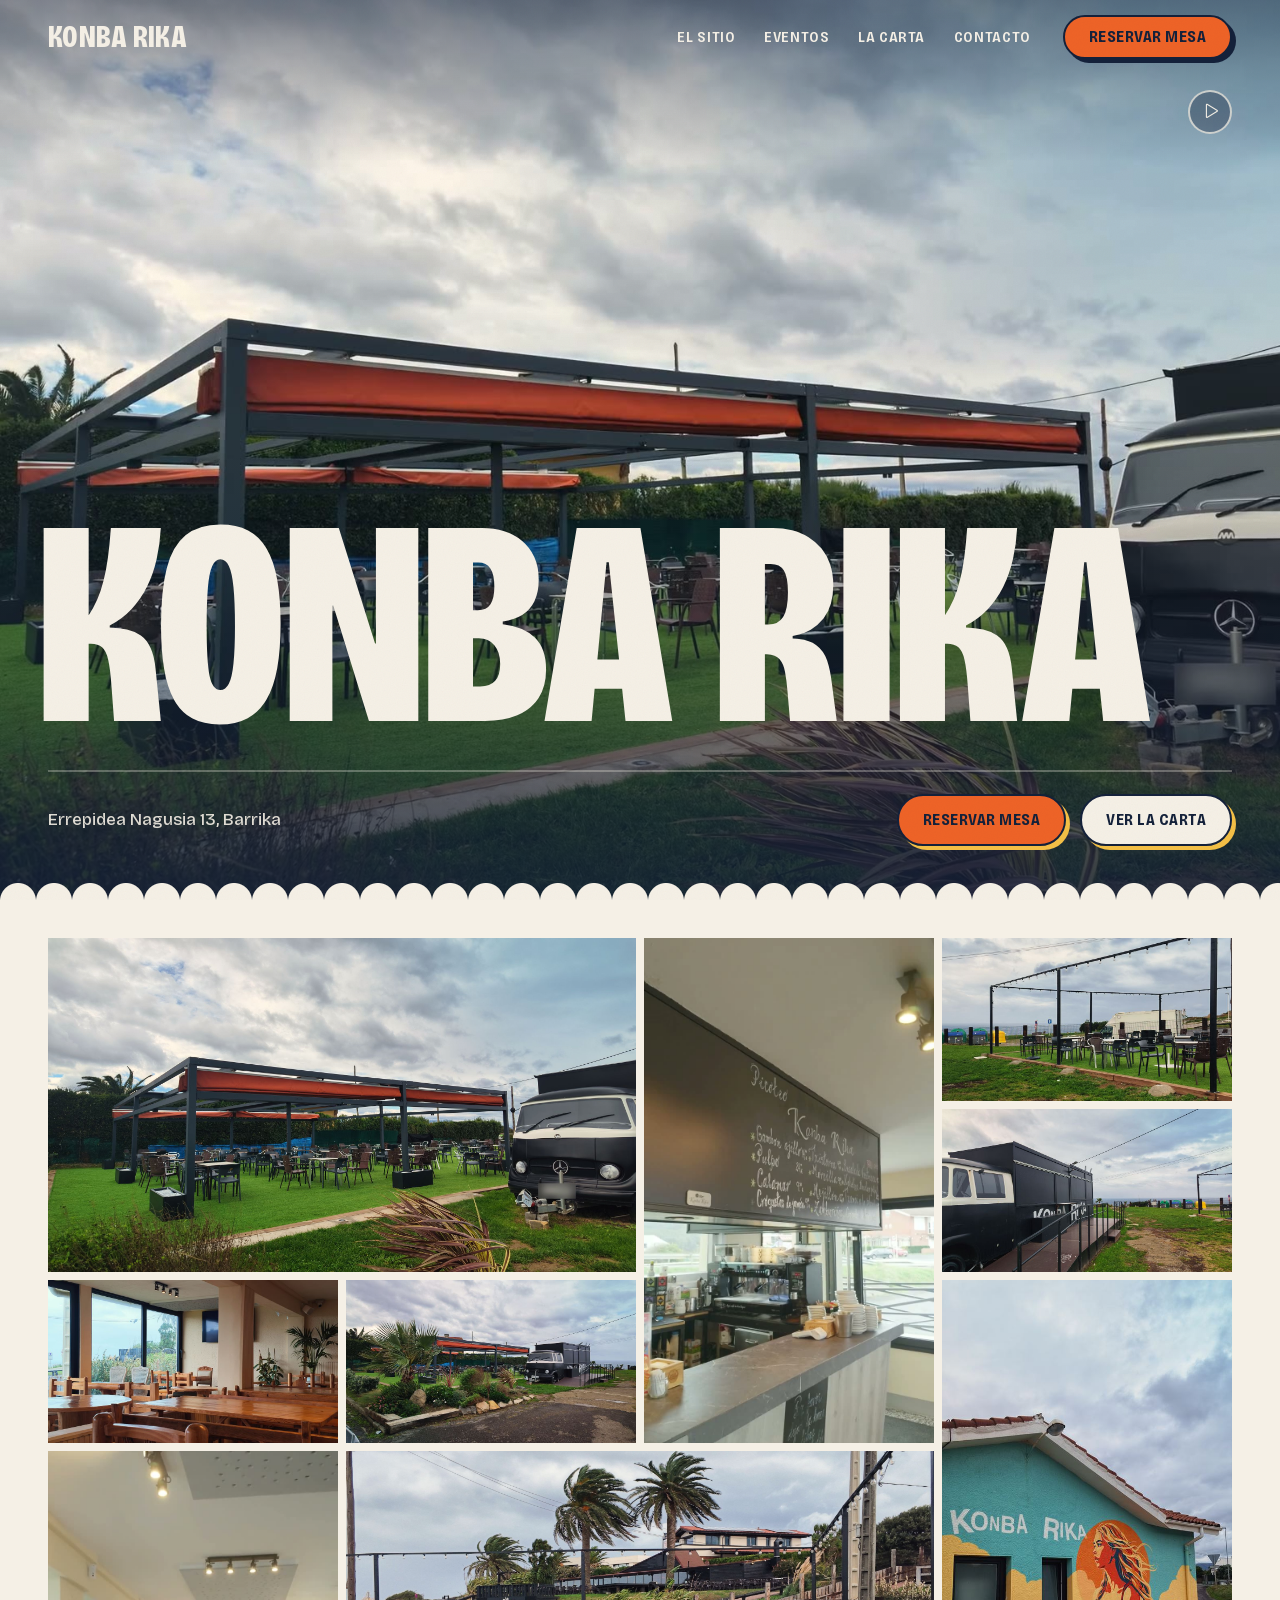
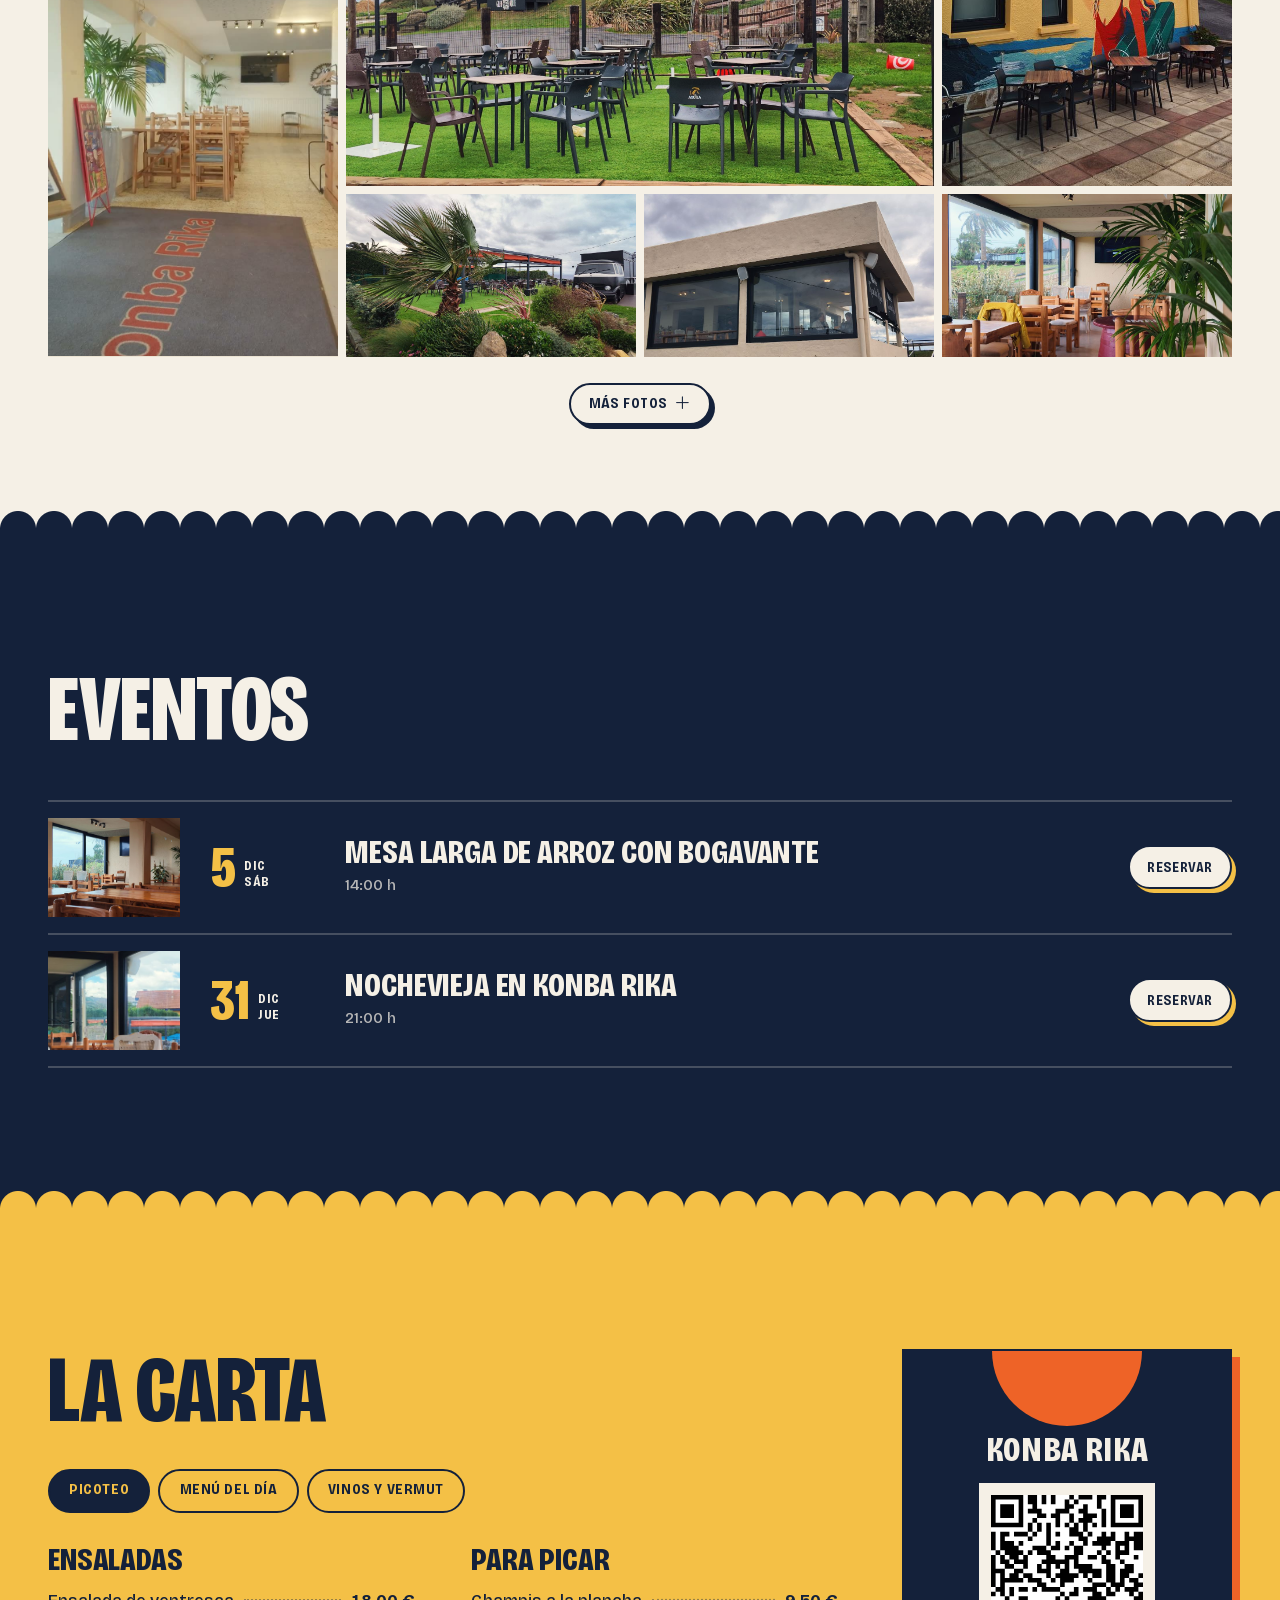
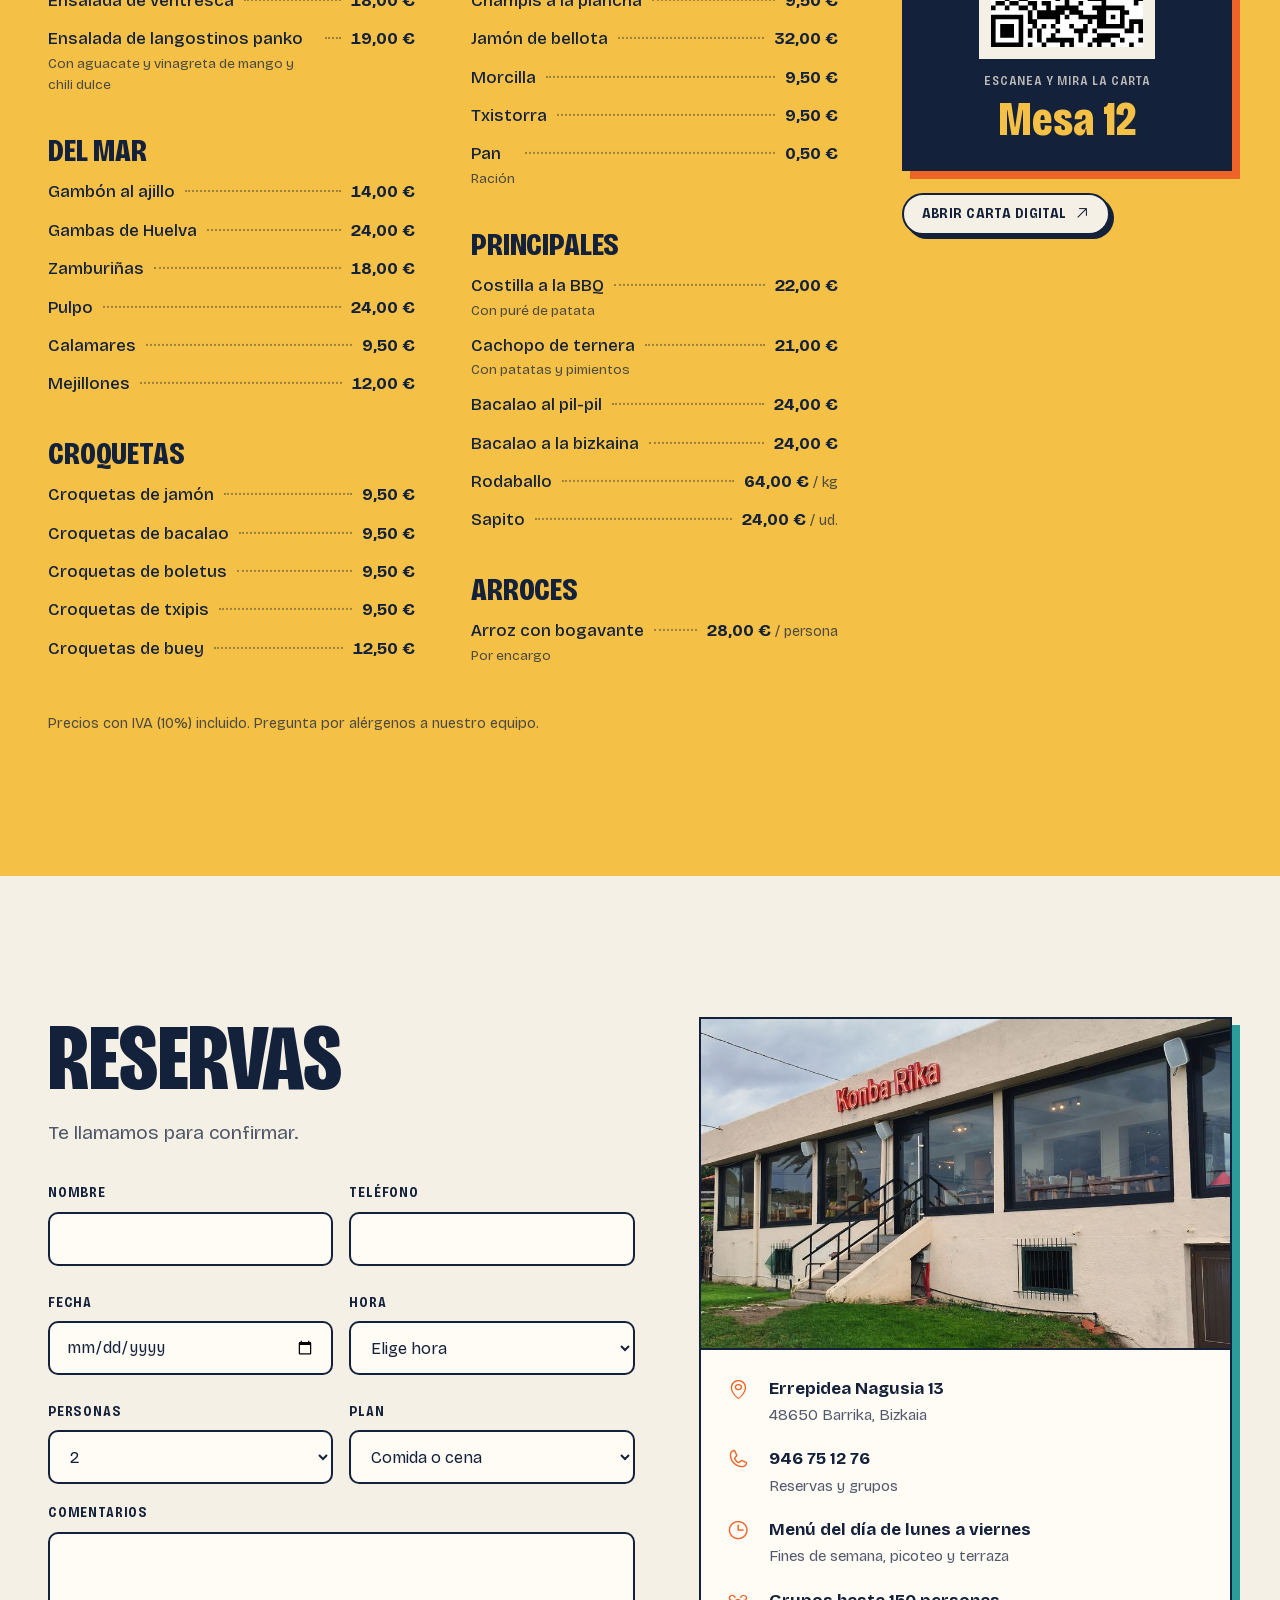
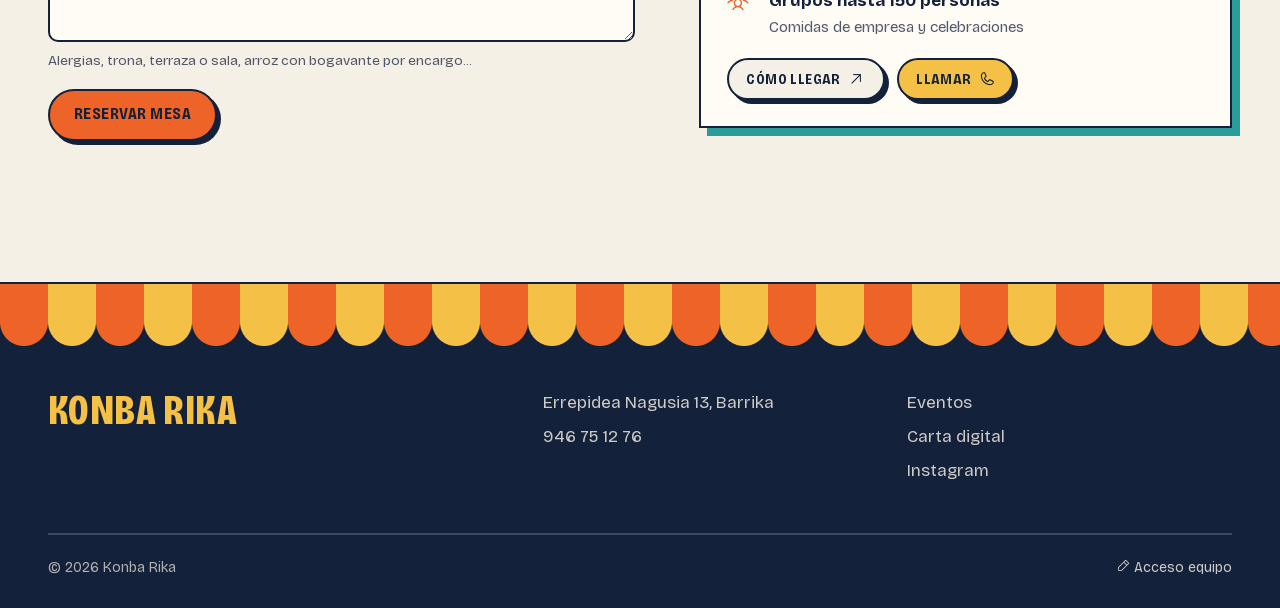
==== commit c267b1ea: "Vídeos en móvil: se reproducen con «Reducir movimiento» y con ahorro de batería Co-Authored-By: Clau" ====
--- a/index.html
+++ b/index.html
@@ -13,7 +13,7 @@
   <link rel="preload" href="assets/fonts/Bricolage-latin.woff2" as="font" type="font/woff2" crossorigin>
   <link rel="stylesheet" href="assets/css/fonts-bricolage.css">
   <link rel="stylesheet" href="assets/vendor/phosphor/style.css">
-  <link rel="stylesheet" href="assets/css/site.css?v=4">
+  <link rel="stylesheet" href="assets/css/site.css?v=5">
   <script type="application/ld+json">
   {
     "@context": "https://schema.org",
@@ -66,6 +66,7 @@
         data-mobile="assets/video/hero-m.mp4" data-mobile-poster="assets/img/hero-m-poster.jpg"></video>
     </div>
     <div class="hero-shade" aria-hidden="true"></div>
+    <button class="hero-play" id="heroPlay" type="button" aria-label="Pausar vídeo"><i class="ph ph-pause"></i></button>
     <div class="hero-body">
       <div class="wrap">
         <h1 class="wordmark hero-in">Konba Rika</h1>
@@ -261,7 +262,7 @@
 <div class="toast" id="toast" role="status" aria-live="polite"></div>
 
 <script src="assets/vendor/qrcode.min.js"></script>
-<script src="assets/js/data.js?v=4"></script>
-<script src="assets/js/main.js?v=4"></script>
+<script src="assets/js/data.js?v=5"></script>
+<script src="assets/js/main.js?v=5"></script>
 </body>
 </html>
--- a/assets/css/site.css
+++ b/assets/css/site.css
@@ -151,6 +151,13 @@
 .hero-addr:hover { color: var(--sand); }
 .hero-ctas { display: flex; gap: 14px; flex-wrap: wrap; }
 .hero .btn { --hard: var(--sand); }
+/* pausa / reproducir el vídeo de portada (y plan B si el móvil bloquea la reproducción automática) */
+.hero-play {
+  position: absolute; z-index: 4; top: 90px; right: var(--gutter); width: 44px; height: 44px; border-radius: 999px;
+  display: inline-flex; align-items: center; justify-content: center; font-size: 1.1rem; cursor: pointer;
+  border: 2px solid rgba(245, 240, 230, 0.75); background: rgba(20, 33, 58, 0.35); color: var(--paper);
+}
+.hero-play:hover { background: rgba(20, 33, 58, 0.6); }
 @media (prefers-reduced-motion: no-preference) {
   .hero-in { opacity: 0; transform: translateY(18px); animation: rise 0.9s var(--ease) 0.2s forwards; }
   .wordmark.hero-in { animation-delay: 0.05s; }
